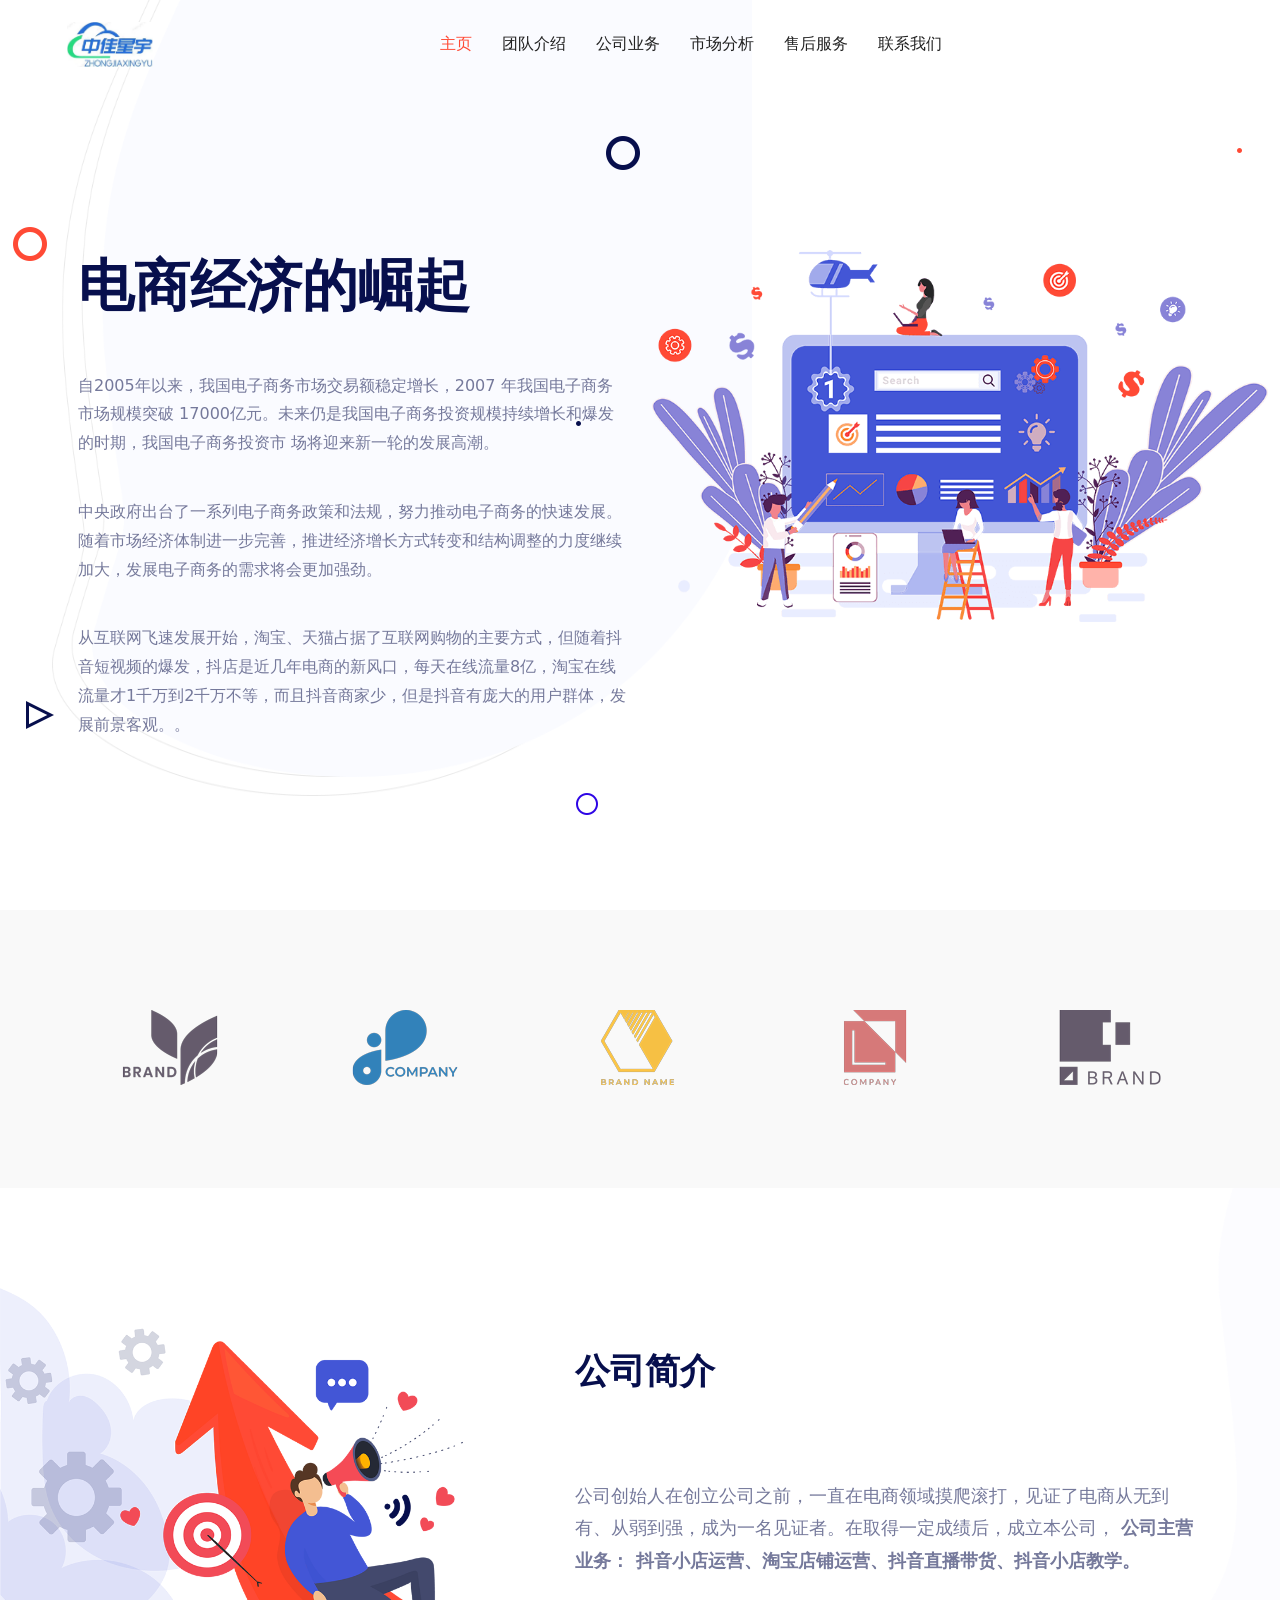
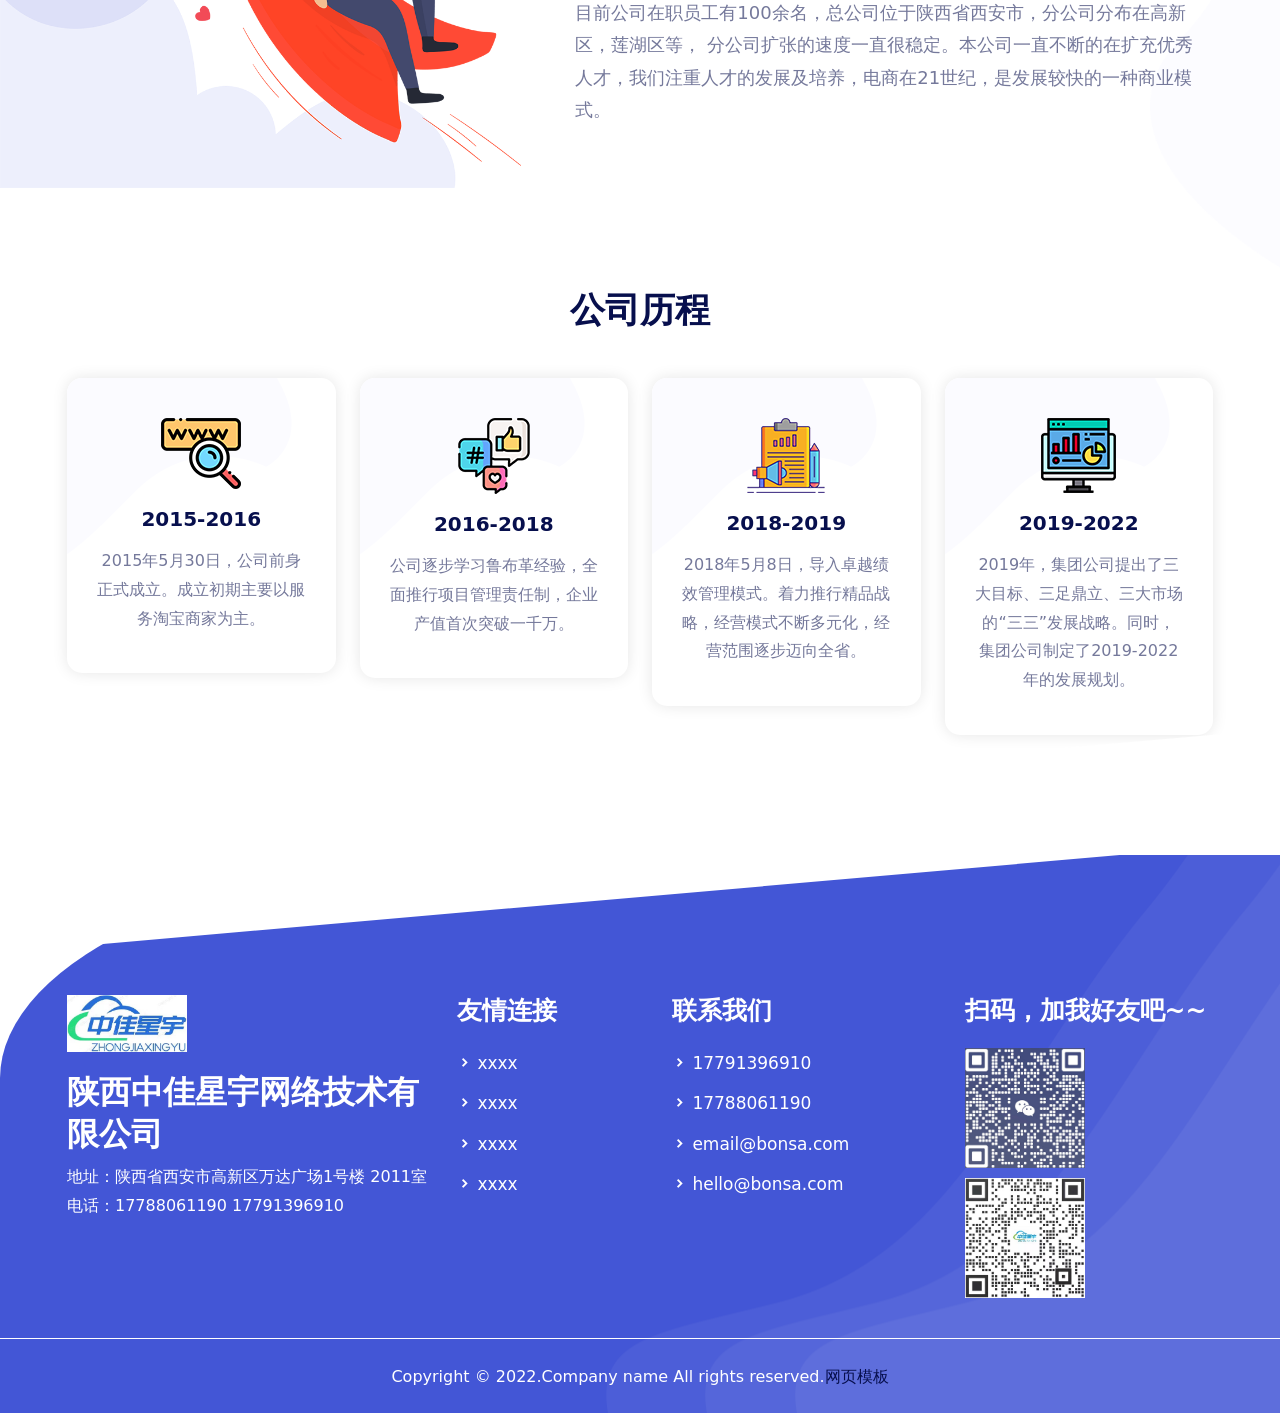
==== index.html @ acd69f8a "update" ====
<!doctype html>
<html lang="zxx">
<head>

  <meta charset="UTF-8">
  <meta name="viewport" content="width=device-width, initial-scale=1.0">

  <link rel="stylesheet" href="static/css/bootstrap.min.css">

  <link rel="stylesheet" href="static/css/owl.theme.default.min.css">
  <link rel="stylesheet" href="static/css/owl.carousel.min.css">

  <link rel="stylesheet" href="static/css/magnific-popup.min.css">

  <link rel="stylesheet" href="static/css/animate.min.css">

  <link rel="stylesheet" href="static/css/boxicons.min.css">

  <link rel="stylesheet" href="static/css/flaticon.css">

  <link rel="stylesheet" href="static/css/meanmenu.min.css">

  <link rel="stylesheet" href="static/css/style.css">

  <link rel="stylesheet" href="static/css/responsive.css">

  <title>陕西中佳星宇网络技术有限公司</title>

</head>
<body>

<div class="preloader">
  <div class="preloader-wave"></div>
</div>


<div class="navbar-area">

  <div class="mobile-nav">
    <a href="" class="logo">
      <img src="static/picture/logo.png" alt="Logo" style="height: 45px">
    </a>
  </div>

  <div class="main-nav">
    <div class="container">
      <nav class="navbar navbar-expand-md navbar-light ">
        <a class="navbar-brand" href="index.html">
          <img src="static/picture/logo.png" alt="Logo" style="height: 45px">
        </a>
        <a class="navbar-brand-sticky" href="">
          <img src="static/picture/logo.png" alt="Logo" style="height: 45px">
        </a>
        <div class="collapse navbar-collapse mean-menu" id="navbarSupportedContent">
          <ul class="navbar-nav m-auto">
            <li class="nav-item">
              <a href="index.html" class="nav-link active">
                主页
              </a>
            </li>
            <li class="nav-item">
              <a href="teams.html" class="nav-link">
                团队介绍
              </a>
            </li>
            <li class="nav-item">
              <a href="service.html" class="nav-link">
                公司业务
              </a>
            </li>
            <li class="nav-item">
              <a href="privacy-policy.html" class="nav-link">
                市场分析
              </a>
            </li>
            <li class="nav-item">
              <a href="#" class="nav-link">
                售后服务
              </a>
            </li>
            <li class="nav-item">
              <a href="contact.html" class="nav-link">
                联系我们
              </a>
            </li>
          </ul>
<!--          <div class="menu-btn">-->
<!--            <a href="#" class="seo-btn">SEO Score</a>-->
<!--          </div>-->
        </div>
      </nav>
    </div>
  </div>
</div>


<div class="main-banner">
  <div class="container-fluid">
    <div class="row">
      <div class="col-lg-6">
        <div class="banner-text">
<!--          <span>Search Engine Optimization</span>-->
          <h1>电商经济的崛起</h1>
          <br>

          <p>
            自2005年以来，我国电子商务市场交易额稳定增长，2007 年我国电子商务市场规模突破 17000亿元。未来仍是我国电子商务投资规模持续增长和爆发的时期，我国电子商务投资市 场将迎来新一轮的发展高潮。
          </p>
          <p>
            中央政府出台了一系列电子商务政策和法规，努力推动电子商务的快速发展。随着市场经济体制进一步完善，推进经济增长方式转变和结构调整的力度继续加大，发展电子商务的需求将会更加强劲。
          </p>
          <p>
            从互联网飞速发展开始，淘宝、天猫占据了互联网购物的主要方式，但随着抖音短视频的爆发，抖店是近几年电商的新风口，每天在线流量8亿，淘宝在线流量才1千万到2千万不等，而且抖音商家少，但是抖音有庞大的用户群体，发展前景客观。。
          </p>
<!--          <div class="banner-btn">-->
<!--            <a href="contact.html" class="default-btn">Contact Us</a>-->
<!--            <a href="#" class="default-btn active">Know More</a>-->
<!--          </div>-->
        </div>
      </div>
      <div class="col-lg-6">
        <div class="banner-img">
          <img src="static/picture/home1.png" alt="Banner Images">
        </div>
      </div>
      <div class="banner-shape-1">
        <img src="static/picture/home11.png" alt="Banner Shape">
      </div>
    </div>
  </div>
  <div class="home-shape">
    <div class="shape1">
      <img src="static/picture/1.png" alt="shape">
    </div>
    <div class="shape2">
      <img src="static/picture/2.png" alt="shape">
    </div>
<!--    <div class="shape3">-->
<!--      <img src="static/picture/3.png" alt="shape">-->
<!--    </div>-->
    <div class="shape4">
      <img src="static/picture/4.png" alt="shape">
    </div>
    <div class="shape5">
      <img src="static/picture/5.png" alt="shape">
    </div>
    <div class="shape6">
      <img src="static/picture/6.png" alt="shape">
    </div>
    <div class="shape7">
      <img src="static/picture/3.png" alt="shape">
    </div>
  </div>
</div>


<div class="brand-area brand-bg ptb-100">
  <div class="container">
    <div class="brand-slider owl-carousel owl-theme">
      <div class="brand-item">
        <a href="#">
          <img src="static/picture/11.png" alt="Brand Images">
        </a>
      </div>
      <div class="brand-item">
        <a href="#">
          <img src="static/picture/21.png" alt="Brand Images">
        </a>
      </div>
      <div class="brand-item">
        <a href="#">
          <img src="static/picture/31.png" alt="Brand Images">
        </a>
      </div>
      <div class="brand-item">
        <a href="#">
          <img src="static/picture/41.png" alt="Brand Images">
        </a>
      </div>
      <div class="brand-item">
        <a href="#">
          <img src="static/picture/51.png" alt="Brand Images">
        </a>
      </div>
    </div>
  </div>
</div>


<div class="about-area pt-100 pb-70">
  <div class="container-fluid">
    <div class="row align-items-center">
      <div class="col-lg-5 col-xxl-6 ps-0">
        <div class="about-img">
          <img src="static/picture/12.png" alt="About Images">
        </div>
      </div>
      <div class="col-lg-7 col-xxl-6">
        <div class="about-content about-width">
<!--          <span>公司简介</span>-->
          <h2>公司简介</h2>
          <br>
          <br>

          <div style="font-size: 18px">
            <p>
              公司创始人在创立公司之前，一直在电商领域摸爬滚打，见证了电商从无到有、从弱到强，成为一名见证者。在取得一定成绩后，成立本公司， <b>公司主营业务： 抖音小店运营、淘宝店铺运营、抖音直播带货、抖音小店教学。</b>
            </p>
            <p>
              目前公司在职员工有100余名，总公司位于陕西省西安市，分公司分布在高新区，莲湖区等， 分公司扩张的速度一直很稳定。本公司一直不断的在扩充优秀人才，我们注重人才的发展及培养，电商在21世纪，是发展较快的一种商业模式。
            </p>
<!--            <p>-->
<!--              公司创始人在创立公司之前，一直在电商领域摸爬滚打，见证了电商从无到有、从弱到强，成为一名见证者。在取得一定成绩后，成立本公司， 公司主营业务： 抖音小店运营、淘宝店铺运营、抖音直播带货、抖音小店教学。-->
<!--            </p>-->
<!--            <p>-->
<!--              目前公司在职员工有100余名，总公司位于陕西省西安市，分公司分布在高新区，莲湖区等， 分公司扩张的速度一直很稳定。本公司一直不断的在扩充优秀人才，我们注重人才的发展及培养，电商在21世纪，是发展较快的一种商业模式。-->
<!--            </p>-->
          </div>

<!--          <div class="about-btn">-->
<!--            <a href="#" class="default-btn">Know More</a>-->
<!--          </div>-->
        </div>
      </div>
    </div>
  </div>
  <div class="about-shape">
    <img src="static/picture/right-side.png" alt="Shape Images">
  </div>
</div>


<section class="service-area pb-70">
  <div class="container">
    <div class="section-title text-center">
<!--      <span>Our Service</span>-->
      <h2>公司历程</h2>

    </div>
    <div class="row pt-45">
      <div class="col-lg-3 col-sm-6">
        <div class="service-card">
          <a href="service-details.html">
            <img src="static/picture/13.png" alt="Images">
          </a>
          <a href="service-details.html">
            <h3>2015-2016</h3>
          </a>
          <p>
            2015年5月30日，公司前身正式成立。成立初期主要以服务淘宝商家为主。
          </p>
        </div>
      </div>
      <div class="col-lg-3 col-sm-6">
        <div class="service-card">
          <a href="service-details.html">
            <img src="static/picture/22.png" alt="Images">
          </a>
          <a href="service-details.html">
            <h3>2016-2018</h3>
          </a>
          <p>
            公司逐步学习鲁布革经验，全面推行项目管理责任制，企业产值首次突破一千万。
          </p>
        </div>
      </div>
      <div class="col-lg-3 col-sm-6">
        <div class="service-card">
          <a href="service-details.html">
            <img src="static/picture/32.png" alt="Images">
          </a>
          <a href="service-details.html">
            <h3>2018-2019</h3>
          </a>
          <p>
            2018年5月8日，导入卓越绩效管理模式。着力推行精品战略，经营模式不断多元化，经营范围逐步迈向全省。
          </p>
        </div>
      </div>
      <div class="col-lg-3 col-sm-6">
        <div class="service-card">
          <a href="service-details.html">
            <img src="static/picture/42.png" alt="Images">
          </a>
          <a href="service-details.html">
            <h3>2019-2022</h3>
          </a>
          <p>
            2019年，集团公司提出了三大目标、三足鼎立、三大市场的“三三”发展战略。同时，集团公司制定了2019-2022年的发展规划。
          </p>
        </div>
      </div>

    </div>
  </div>
</section>

<footer id="footer" class="footer-area bg-footer">
  <div class="footer-top">
    <div class="container">
      <div class="row">
        <div class="col-lg-4 col-md-6">
          <div class="footer-single">
            <div class="footer-single-content">
              <a href="">
                <img src="static/picture/logo.png" alt="Logo" style="width: 120px">
              </a>
              <h2 style="color: white">陕西中佳星宇网络技术有限公司</h2>
              <p>
                地址：陕西省西安市高新区万达广场1号楼 2011室
              </p>
              <p>
                电话：17788061190  17791396910
              </p>
            </div>

          </div>
        </div>
        <div class="col-lg-2 col-md-6">
          <div class="footer-list">
            <h3>友情连接</h3>
            <ul>
              <li>
                <i class='bx bxs-chevron-right'></i>
                <a href="">xxxx</a>
              </li>
              <li>
                <i class='bx bxs-chevron-right'></i>
                <a href="services.html">xxxx</a>
              </li>
              <li>
                <i class='bx bxs-chevron-right'></i>
                <a href="about.html">xxxx</a>
              </li>
              <li>
                <i class='bx bxs-chevron-right'></i>
                <a href="testimonial.html">xxxx</a>
              </li>

            </ul>
          </div>
        </div>
        <div class="col-lg-3 col-md-6">
          <div class="footer-list ml-20">
            <h3>联系我们</h3>
            <ul>
              <li>
                <i class='bx bxs-chevron-right'></i>
                <a href="tel:17791396910">17791396910</a>
              </li>
              <li>
                <i class='bx bxs-chevron-right'></i>
                <a href="tel:17788061190">17788061190</a>
              </li>
              <li>
                <i class='bx bxs-chevron-right'></i>
                <a href="email-protection.html#26434b474f4a6644494855470845494b"><span class="__cf_email__" data-cfemail="9df8f0fcf4f1ddfff2f3eefcb3fef2f0">[email&#160;protected]</span></a>
              </li>
              <li>
                <i class='bx bxs-chevron-right'></i>
                <a href="email-protection.html#721a171e1e1d32101d1c01135c111d1f"><span class="__cf_email__" data-cfemail="90f8f5fcfcffd0f2fffee3f1bef3fffd">[email&#160;protected]</span></a>
              </li>
            </ul>
          </div>
        </div>

        <div class="col-lg-3 col-md-6">
          <div class="footer-list ml-20">
            <h3>扫码，加我好友吧~~</h3>

            <div style="display: inline-block; margin-right: 10px; margin-bottom: 10px ">
              <img src="static/picture/qr_code1.png" alt="" width="120px">
            </div>

            <div style="display: inline-block;">
              <img src="static/picture/qr_code2.png" alt="" width="120px">
            </div>
          </div>
        </div>
      </div>
    </div>
  </div>
  <div class="footer-bottom">
    <div class="container">
      <div class="row align-items-center">
        <div class="col-lg-12">
          <div class="bottom-text text-center">
            <p>Copyright &copy; 2022.Company name All rights reserved.<a target="_blank" href="https://sc.chinaz.com/moban/">&#x7F51;&#x9875;&#x6A21;&#x677F;</a></p>
          </div>
        </div>
      </div>
    </div>
  </div>
</footer>


<script data-cfasync="false" src="static/js/email-decode.min.js"></script>
<script src="static/js/jquery-3.5.0.min.js"></script>

<script src="static/js/bootstrap.bundle.min.js"></script>

<script src="static/js/meanmenu.min.js"></script>

<script src="static/js/owl.carousel.min.js"></script>

<script src="static/js/jquery.magnific-popup.min.js"></script>

<script src="static/js/wow.min.js"></script>

<script src="static/js/jquery.ajaxchimp.min.js"></script>

<script src="static/js/form-validator.min.js"></script>

<script src="static/js/contact-form-script.js"></script>

<script src="static/js/custom.js"></script>
</body>
</html>
---- static/css/flaticon.css ----
@font-face{font-family:flaticon;src:url(../font/Flaticon.eot);src:url(../font/Flaticon.eot) format("embedded-opentype"),url(../font/Flaticon.woff2) format("woff2"),url(../font/Flaticon.woff) format("woff"),url(../font/Flaticon.ttf) format("truetype"),url(https://templates.hibootstrap.com/bonsa/default/assets/fonts/Flaticon.svg) format("svg");font-weight:400;font-style:normal}@media screen and (-webkit-min-device-pixel-ratio:0){@font-face{font-family:flaticon;src:url(https://templates.hibootstrap.com/bonsa/default/assets/fonts/Flaticon.svg) format("svg")}}[class^=flaticon-]:before,[class*=" flaticon-"]:before,[class^=flaticon-]:after,[class*=" flaticon-"]:after{font-family:Flaticon;font-style:normal}.flaticon-team:before{content:"\f100"}.flaticon-launch:before{content:"\f101"}.flaticon-customer:before{content:"\f102"}.flaticon-team-building:before{content:"\f103"}.flaticon-pin:before{content:"\f104"}.flaticon-paper-plane:before{content:"\f105"}.flaticon-call:before{content:"\f106"}.flaticon-loupe:before{content:"\f107"}.flaticon-menu:before{content:"\f108"}.flaticon-double-angle-pointing-to-right:before{content:"\f109"}.flaticon-plus:before{content:"\f10a"}.flaticon-success:before{content:"\f10b"}
---- static/css/style.css ----
/*
@File: Bonsa  HTML Template

* This file contains the styling for the actual template, this
is the file you need to edit to change the look of the
template.

This files table contents are outlined below>>>>>

*******************************************
*******************************************
** - Default Btn Style 
** - Section Title Style
** - Home Page One Style
** - Navbar Area Style
** - Main Banner Style
** - Unique Area Style
** - Service Area Style
** - Faq Area Style
** - Portfolio Area Style
** - Submission Area Style
** - Price Section Style
** - Member Area Style
** - Testimonial Area Style
** - Blog Card Style
** - Footer Section Style
** - Home Page Two Style
** - Home Page Three Style
** - Inner Banner Style
** - Pagination Area Style
** - Service Details Page Style
** - Blog Details Page Style
** - Contact Page Style
** - Single Content CSS Style
** - 404 Error page Style
** - Back To Top Button Style
** - Preloader Style
** - Animation CSS Style

*******************************************
/*

/*================================================
Default CSS
=================================================*/
@import url("css2.css");
body {
  font-size: 16px;
  line-height: 1.8;
  /*font-family: "Poppins", sans-serif;*/
  color: #75799b;
}

p {
  color: #75799b;
}

a {
  display: inline-block;
  -webkit-transition: all 0.5s;
  transition: all 0.5s;
  text-decoration: none;
}

a:hover, a:focus {
  text-decoration: none;
}

button {
  margin: 0;
  padding: 0;
  outline: 0;
}

button:focus {
  outline: 0;
  border: 0;
}

h1, h2, h3, h4, h5, h6 {
  color: #070f4d;
  font-weight: 600;
  line-height: 1.3;
}

.d-table {
  width: 100%;
  height: 100%;
}

.d-table-cell {
  display: table-cell;
  vertical-align: middle;
}

img {
  max-width: 100%;
}

.ptb-100 {
  padding-top: 100px;
  padding-bottom: 100px;
}

.pt-100 {
  padding-top: 100px;
}

.pb-100 {
  padding-bottom: 100px;
}

.ptb-70 {
  padding-top: 70px;
  padding-bottom: 70px;
}

.pt-70 {
  padding-top: 70px;
}

.pb-90 {
  padding-bottom: 90px;
}

.pb-70 {
  padding-bottom: 70px;
}

.pt-45 {
  padding-top: 45px;
}

.pt-20 {
  padding-top: 20px;
}

.ml-50 {
  margin-left: 50px;
}

.ml-20 {
  margin-left: 20px;
}

.box-shadow {
  -webkit-box-shadow: 0 0 15px rgba(0, 0, 0, 0.3);
          box-shadow: 0 0 15px rgba(0, 0, 0, 0.3);
}

.price-bg {
  background-color: #fafbff;
}

.radius-and-padding {
  padding-bottom: 70px !important;
  border-radius: 15px 15px 250px 250px !important;
}

.color-title {
  color: #070f4d !important;
}

.color-list {
  color: #75799b !important;
}

/*================================
Default Btn Style 
===================================*/
.default-btn {
  background-color: #4356d6;
  padding: 12px 42px;
  color: #fff;
  border-radius: 50px;
  text-align: center;
  position: relative;
  overflow: hidden;
  z-index: 1;
}

.default-btn::before {
  content: "";
  position: absolute;
  top: 100%;
  left: 0%;
  width: 100%;
  height: 50%;
  background-color: #4356d6;
  z-index: -1;
  -webkit-transition: all 0.5s;
  transition: all 0.5s;
}

.default-btn::after {
  content: "";
  position: absolute;
  bottom: 100%;
  right: 0%;
  width: 100%;
  height: 50%;
  background-color: #4356d6;
  z-index: -1;
  -webkit-transition: all 0.5s;
  transition: all 0.5s;
}

.default-btn:hover {
  color: #fff;
}

.default-btn:hover::before {
  top: 0;
  background-color: #070f4d;
  color: #fff;
}

.default-btn:hover::after {
  bottom: 0;
  background-color: #070f4d;
  color: #fff;
}

.default-btn.active {
  margin-left: 20px;
  color: #232350;
  background-color: transparent;
  border: 1px solid #070f4d;
  overflow: hidden;
}

.default-btn.active:hover {
  color: #fff;
}

/*================================
Default Btn Style End
===================================*/
/*================================
Section Title Style 
===================================*/
.section-title span {
  color: #ff4a35;
  font-weight: 500;
  line-height: 0;
}

.section-title h2 {
  font-size: 35px;
  max-width: 510px;
  margin: auto;
}

.section-title p {
  padding-top: 25px;
  max-width: 620px;
  margin: 0 auto;
}

/*================================
Section Title Style End
===================================*/
/*===============================
Default CSS End
==================================*/
/*================================
Home Page One Style 
==================================*/
/*=================================
Navbar Area
====================================*/
.navbar-area {
  background-color: transparent;
  -webkit-transition: 0.3s;
  transition: 0.3s;
  position: relative;
  padding-top: 0;
  padding-bottom: 0;
  padding-right: 0;
  padding-left: 0;
}

.navbar-light {
  padding-left: 0;
  padding-right: 0;
}

.navbar-light .navbar-brand img {
  float: left;
}

.navbar-light .navbar-brand-sticky {
  display: none;
}

.sticky-nav {
  position: fixed;
  top: 0;
  left: 0;
  right: 0;
  -webkit-box-shadow: 0 0 15px rgba(0, 0, 0, 0.3);
          box-shadow: 0 0 15px rgba(0, 0, 0, 0.3);
  margin: auto;
  z-index: 999;
  background-color: #4356d6 !important;
  -webkit-animation: 900ms ease-in-out 5s normal none 1 running fadeInDown;
          animation: 900ms ease-in-out 5s normal none 1 running fadeInDown;
  -webkit-transition: 0.9s;
  transition: 0.9s;
  width: 100% !important;
}

.sticky-nav .main-nav {
  background-color: #8883d7;
}

.sticky-nav .main-nav nav .navbar-nav .nav-item a {
  color: #fff;
}

.sticky-nav .menu-btn .seo-btn {
  background-color: #4356d6;
}

.sticky-nav .navbar-light .navbar-brand {
  display: none;
}

.sticky-nav .navbar-light .navbar-brand-sticky {
  display: inline-block;
}

/* Main nav */
.main-nav {
  position: absolute;
  background: transparent;
  top: 0;
  left: 0;
  padding: 7px 0;
  width: 100%;
  z-index: 999;
  height: auto;
}

.main-nav nav .navbar-nav .nav-item:hover a, .main-nav nav .navbar-nav .nav-item .active {
  color: #ff4a35;
}

.main-nav nav .navbar-nav .nav-item a {
  text-transform: capitalize;
  color: #222222;
  font-weight: 400;
}

.main-nav nav .navbar-nav .nav-item a i {
  line-height: 0;
  position: relative;
  top: 3px;
}

.main-nav nav .navbar-nav .nav-item a:hover, .main-nav nav .navbar-nav .nav-item a :focus {
  color: #ff4a35;
}

.main-nav nav .navbar-nav .nav-item a.active {
  color: #ff4a35 !important;
}

.main-nav nav .navbar-nav .nav-item a.active i {
  -webkit-transform: rotate(90deg);
  transform: rotate(90deg);
}

.main-nav nav .navbar-nav .nav-item a:hover i {
  -webkit-transform: rotate(90deg);
  transform: rotate(90deg);
  -webkit-transition: 0.7s;
  transition: 0.7s;
}

.main-nav nav .navbar-nav .nav-item a:focus i {
  -webkit-transform: rotate(90deg);
  transform: rotate(90deg);
}

.main-nav nav .navbar-nav .nav-item a .active::before {
  -webkit-transform: scale(1);
          transform: scale(1);
}

.main-nav nav .navbar-nav .nav-item .dropdown-menu {
  border: none;
  padding: 0;
  border-radius: 0;
  background-color: #fff !important;
}

.main-nav nav .navbar-nav .nav-item .dropdown-menu li {
  border-bottom: 1px dotted rgba(187, 9, 83, 0.4);
}

.main-nav nav .navbar-nav .nav-item .dropdown-menu li:last-child {
  border-bottom: none;
}

.main-nav nav .navbar-nav .nav-item .dropdown-menu li a {
  color: #222222 !important;
  position: relative;
  -webkit-transition: 0.7s;
  transition: 0.7s;
  font-weight: 400;
}

.main-nav nav .navbar-nav .nav-item .dropdown-menu li a:hover {
  background-color: #f3f3f3;
}

.main-nav nav .navbar-nav .nav-item .dropdown-menu li a.active {
  background-color: #f3f3f3;
  border-radius: .25rem;
  color: #ff4a35 !important;
}

.main-nav nav .navbar-nav .nav-item .dropdown-menu li a::before {
  content: "";
  position: absolute;
  bottom: -1px;
  left: 0;
  width: 0;
  height: 1px;
  background-color: #ff4a35;
  -webkit-transition: all 0.5s;
  transition: all 0.5s;
}

.main-nav nav .navbar-nav .nav-item .dropdown-menu li a:hover::before {
  width: 100%;
}

.main-nav nav .navbar-nav .nav-item .dropdown-menu li a:hover, .main-nav nav .navbar-nav .nav-item .dropdown-menu li a :focus, .main-nav nav .navbar-nav .nav-item .dropdown-menu li a .active {
  color: #ff4a35 !important;
  letter-spacing: 0.5px;
  background-color: #f3f3f3;
  border-radius: .25rem;
}

.main-nav nav .navbar-nav .nav-item .dropdown-menu li.active {
  color: #ff4a35 !important;
}

.menu-btn {
  display: inline-block;
  position: relative;
  top: 5px;
}

.menu-btn .seo-btn {
  background-color: #070f4d;
  padding: 10px 40px;
  color: #fff;
  border-radius: 50px;
  text-align: center;
  position: relative;
  overflow: hidden;
  z-index: 1;
}

.menu-btn .seo-btn::before {
  content: "";
  position: absolute;
  top: 100%;
  left: 0%;
  width: 100%;
  height: 50%;
  background-color: #070f4d;
  z-index: -1;
  -webkit-transition: all 0.5s;
  transition: all 0.5s;
}

.menu-btn .seo-btn::after {
  content: "";
  position: absolute;
  bottom: 100%;
  right: 0%;
  width: 100%;
  height: 50%;
  background-color: #070f4d;
  z-index: -1;
  -webkit-transition: all 0.5s;
  transition: all 0.5s;
}

.menu-btn .seo-btn:hover {
  color: #fff;
}

.menu-btn .seo-btn:hover::before {
  top: 0;
  background-color: #4356d6;
  color: #fff;
}

.menu-btn .seo-btn:hover::after {
  bottom: 0;
  background-color: #4356d6;
  color: #fff;
}

/* Mobile Nav */
.mobile-nav .mean-container .mean-nav ul li a .active {
  color: #ff4a35;
}

.mean-container a.meanmenu-reveal {
  color: #222222;
}

.mean-container a.meanmenu-reveal span {
  background-color: #75799b;
}

/*=================================
Navbar Area
====================================*/
/*================================
Main Banner Style
===================================*/
.main-banner {
  position: relative;
  z-index: 1;
  padding-top: 250px;
  padding-bottom: 130px;
  overflow: hidden;
}

.banner-text {
  position: relative;
  max-width: 550px;
  margin-left: auto;
}

.banner-text span {
  color: #ff4a35;
  font-weight: 500;
  margin-bottom: 10px;
}

.banner-text h1 {
  font-size: 56px;
  font-weight: 700;
  margin-bottom: 20px;
}

.banner-text p {
  margin-bottom: 40px;
}

.banner-text .banner-btn {
  display: inline-block;
  position: relative;
  z-index: 1;
}

.banner-img {
  position: relative;
}

.banner-img img {
  max-width: 100%;
  -webkit-animation: moveBounce 9s linear infinite;
          animation: moveBounce 9s linear infinite;
}

.banner-shape-1 {
  position: absolute;
  top: -54px;
  right: -40px;
  z-index: -1;
}

.banner-shape-1 img {
  max-width: 700px;
  height: 850px;
  -webkit-animation: pulse 7s infinite;
          animation: pulse 7s infinite;
}

.home-shape .shape1 {
  position: absolute;
  top: 77%;
  left: 2%;
  -webkit-animation: rotaed360 6s infinite linear;
          animation: rotaed360 6s infinite linear;
}

.home-shape .shape2 {
  position: absolute;
  top: 25%;
  left: 1%;
  -webkit-animation: animationFramesOne 15s linear infinite;
          animation: animationFramesOne 15s linear infinite;
}

.home-shape .shape3 {
  position: absolute;
  top: 17%;
  left: 10%;
}

.home-shape .shape4 {
  position: absolute;
  top: 45%;
  left: 45%;
  -webkit-animation: animationFramesOne 10s linear infinite;
          animation: animationFramesOne 10s linear infinite;
}

.home-shape .shape5 {
  position: absolute;
  bottom: 10%;
  left: 45%;
  -webkit-animation: animationFramesOne 15s linear infinite;
          animation: animationFramesOne 15s linear infinite;
}

.home-shape .shape6 {
  position: absolute;
  top: 15%;
  right: 50%;
  -webkit-animation: animationFramesOne 15s linear infinite;
          animation: animationFramesOne 15s linear infinite;
}

.home-shape .shape7 {
  position: absolute;
  top: 15%;
  right: 3%;
  -webkit-animation: animationFramesOne 15s linear infinite;
          animation: animationFramesOne 15s linear infinite;
}

.home-shape .home-shape3 {
  position: absolute;
  top: 28%;
  left: 15%;
  -webkit-animation: animationFramesOne 10s linear infinite;
          animation: animationFramesOne 10s linear infinite;
}

.home-shape .home-shape4 {
  position: absolute;
  top: 47%;
  left: 52%;
  -webkit-animation: animationFramesOne 15s linear infinite;
          animation: animationFramesOne 15s linear infinite;
}

.home-shape .home-shape5 {
  position: absolute;
  bottom: 16%;
  right: 32%;
  -webkit-animation: animationFramesOne 10s linear infinite;
          animation: animationFramesOne 10s linear infinite;
}

.home-shape .home-shape6 {
  position: absolute;
  top: 30%;
  right: 38%;
  -webkit-animation: animationFramesOne 15s linear infinite;
          animation: animationFramesOne 15s linear infinite;
}

.home-shape .home-shape8 {
  position: absolute;
  top: 40%;
  right: 10%;
  -webkit-animation: animationFramesOne 10s linear infinite;
          animation: animationFramesOne 10s linear infinite;
}

.head-width {
  max-width: 480px;
}

.banner-img-3 {
  margin-top: 220px;
  position: relative;
}

.banner-img-3 img {
  border-radius: 50%;
  border: 1px solid #dcdcdc;
  padding: 0 35px 0 35px;
}

.banner-img-shape {
  position: absolute;
  top: 50px;
  right: 10px;
}

.banner-img-shape img {
  border: none;
  max-width: 245px;
}

.banner-another {
  background-image: url(../image/bg-shape-home3.png);
  background-position: center center;
  background-size: cover;
  position: relative;
  overflow: hidden;
}

.banner-ptb {
  padding-top: 160px;
  padding-bottom: 270px;
}

.banner-social-icon .banner-icon-tag {
  width: 80px;
  height: 80px;
  text-align: center;
  background-color: #fff;
  line-height: 80px;
  border-radius: 50px;
}

.banner-social-icon .banner-icon-tag img {
  width: 40px;
  border: none;
  padding: 0;
}

.banner-social-icon .banner-icon1 {
  position: absolute;
  top: 25%;
  right: 20%;
}

.banner-social-icon .banner-icon2 {
  position: absolute;
  top: 40%;
  right: 8%;
}

.banner-social-icon .banner-icon3 {
  position: absolute;
  top: 42%;
  right: 25%;
}

.banner-social-icon .banner-icon4 {
  position: absolute;
  top: 57%;
  right: 15%;
}

/*================================
Main Banner Style End
===================================*/
/*=================================
Brand Area 
====================================*/
.brand-area {
  position: relative;
}

.brand-bg {
  background-color: #f9f9f9;
}

.brand-title {
  margin-bottom: 50px;
}

.brand-title span {
  color: #ff4a35;
  font-weight: 500;
  line-height: 0;
}

.brand-title h2 {
  font-size: 35px;
}

.brand-item {
  text-align: center;
  line-height: 1;
}

.brand-item a img {
  max-width: unset;
  opacity: 0.8;
}

.brand-item a img:hover {
  opacity: 1;
}

/*=================================
Brand Area End
====================================*/
/*=================================
About Area 
====================================*/
.about-area {
  position: relative;
}

.about-img {
  margin-bottom: 30px;
}

.about-content {
  margin-left: 30px;
  margin-bottom: 30px;
}

.about-content.about-width {
  max-width: 620px;
  margin-right: auto;
}

.about-content span {
  color: #ff4a35;
  font-weight: 500;
  line-height: 0;
}

.about-content h2 {
  font-size: 35px;
}

.about-content p {
  margin-top: 20px;
}

.about-content .about-btn {
  margin-top: 31px;
}

.about-shape {
  position: absolute;
  top: -100px;
  right: 0;
  z-index: -1;
}

.about-shape img {
  max-width: 130px;
  height: 780px;
}

.about-shape-2 {
  position: absolute;
  top: 400px;
  right: 0;
  z-index: -1;
}

/*=================================
About Area End
====================================*/
/*=================================
Service Area
====================================*/
.service-area {
  z-index: 1;
  position: relative;
}

.service-area .owl-nav .owl-prev {
  position: absolute;
  -webkit-transition: 0.5s all ease;
  transition: 0.5s all ease;
  position: absolute;
  top: 45%;
  left: 0;
  opacity: 0;
  width: 40px;
  height: 40px;
  font-size: 24px;
  line-height: 0;
  background-color: #cfd5f5;
  -webkit-box-shadow: 0 0 15px rgba(0, 0, 0, 0.1);
          box-shadow: 0 0 15px rgba(0, 0, 0, 0.1);
  color: #fff;
  border-radius: 50px;
  -webkit-transition: all 0.5s;
  transition: all 0.5s;
}

.service-area .owl-nav .owl-prev:hover {
  background-color: #4356d6;
  opacity: 1;
}

.service-area .owl-nav .owl-next {
  position: absolute;
  -webkit-transition: 0.5s all ease;
  transition: 0.5s all ease;
  position: absolute;
  top: 45%;
  right: 0;
  opacity: 0;
  right: 0;
  width: 40px;
  height: 40px;
  font-size: 24px;
  line-height: 0;
  background-color: #cfd5f5;
  -webkit-box-shadow: 0 0 15px rgba(0, 0, 0, 0.1);
          box-shadow: 0 0 15px rgba(0, 0, 0, 0.1);
  color: #fff;
  border-radius: 50px;
  -webkit-transition: all 0.5s;
  transition: all 0.5s;
}

.service-area .owl-nav .owl-next:hover {
  background-color: #4356d6;
  opacity: 1;
}

.service-area .service-slider:hover .owl-prev {
  opacity: 1;
  left: 0;
}

.service-area .service-slider:hover .owl-next {
  opacity: 1;
  right: 0;
}

.service-area .service-slider .center .service-card::before {
  background-image: url(../image/card-shape-2.png);
  z-index: 1;
}

.service-area .service-slider .center .service-card::after {
  width: 100%;
  opacity: 1;
}

.service-area .service-slider .center .service-card h3, .service-area .service-slider .center .service-card p {
  color: #fff;
  z-index: 5555;
}

.service-card {
  position: relative;
  text-align: center;
  padding: 40px 30px;
  -webkit-box-shadow: 0 0 15px rgba(0, 0, 0, 0.1);
          box-shadow: 0 0 15px rgba(0, 0, 0, 0.1);
  display: block;
  z-index: 1;
  border-radius: 15px;
  margin-bottom: 30px;
}

.service-card:hover::before {
  background-image: url(../image/card-shape-2.png);
  z-index: 1;
}

.service-card:hover::after {
  width: 100%;
  opacity: 1;
}

.service-card:hover h3, .service-card:hover p {
  color: #fff;
  z-index: 5555;
}

.service-card::before {
  content: '';
  position: absolute;
  top: 0;
  left: 0;
  width: 100%;
  height: 100%;
  background-image: url(../image/card-shape.png);
  background-repeat: no-repeat;
  z-index: -1;
  -webkit-transition: 0.3s;
  transition: 0.3s;
}

.service-card::after {
  content: '';
  position: absolute;
  top: 0;
  left: 0;
  right: 0;
  opacity: 0;
  width: 0;
  height: 100%;
  background-color: #4356d6;
  z-index: -1;
  -webkit-transition: 0.5s;
  transition: 0.5s;
  border-radius: 15px;
}

.service-card a img {
  margin-bottom: 17px;
  max-width: 100% !important;
  margin-left: auto;
  margin-right: auto;
  position: relative;
  z-index: 1;
}

.service-card a {
  display: block;
}

.service-card a h3 {
  font-size: 20px;
  margin-bottom: 15px;
  position: relative;
}

.service-card p {
  margin: 0 auto;
}

.service-shape1 {
  position: absolute;
  top: 0;
  right: 0;
  z-index: -1;
}

.service-shape1 img {
  max-width: 100px;
  height: 970px;
}

/*=================================
Service Area End
====================================*/
/*=================================
Faq Area 
====================================*/
.faq-area {
  background-color: #fcfcff;
  position: relative;
  z-index: 1;
}

.faq-area::before {
  content: '';
  position: absolute;
  z-index: -1;
  top: 0;
  left: 0;
  height: 100%;
  width: 100%;
  background-image: url(../image/shape-3.png);
  background-position: center center;
  background-size: cover;
}

.faq-area-bg {
  background-color: #fcfcff;
}

.faq-bg {
  background-color: #4356d6;
  position: relative;
  z-index: 1;
  height: auto;
}

.faq-bg::before {
  content: '';
  position: absolute;
  z-index: -1;
  top: 0;
  left: 0;
  right: 0;
  background-image: url(../image/shape-5.png);
  width: 60%;
  height: 100%;
  background-repeat: no-repeat;
  background-position: center center;
  background-size: cover;
}

.faq-bg::after {
  content: '';
  position: absolute;
  top: 0;
  right: 0;
  left: 0;
  background-image: url(../image/shape-6.png);
  width: 100%;
  height: 100%;
  background-repeat: no-repeat;
  background-position: center center;
  background-size: cover;
}

.faq-bg-into {
  background-color: #fff;
  max-width: 1240px;
  top: 100px;
  left: 0;
  right: 0;
  margin-left: auto;
  margin-right: auto;
  -webkit-box-shadow: 0 0 15px rgba(0, 0, 0, 0.1);
          box-shadow: 0 0 15px rgba(0, 0, 0, 0.1);
  border-radius: 30px;
  position: relative;
  z-index: 1;
}

.faq-bg-into::before {
  content: '';
  position: absolute;
  z-index: -1;
  bottom: 0;
  right: 0;
  background-image: url(../image/shape-4.png);
  width: 100%;
  height: 100%;
  background-repeat: no-repeat;
  background-position: bottom right;
}

.faq-img {
  margin-bottom: 30px;
}

.faq-img img {
  max-width: 100%;
  height: 500px;
  -webkit-animation: moveBounce 10s linear infinite;
          animation: moveBounce 10s linear infinite;
}

.faq-content {
  max-width: 570px;
  margin-right: auto;
  margin-left: 30px;
}

.faq-content span {
  color: #ff4a35;
  font-weight: 500;
  line-height: 0;
}

.faq-content h2 {
  font-size: 35px;
  margin-bottom: 25px;
}

.faq-content p {
  padding-bottom: 45px;
  max-width: 620px;
  margin: 0 auto;
}

.faq-accordion {
  max-width: 470px;
  margin-right: auto;
  margin-bottom: 30px;
  margin-left: 30px;
}

.faq-accordion .accordion {
  list-style-type: none;
  padding-left: 0;
  margin-bottom: 0;
}

.faq-accordion .accordion .accordion-item {
  border-radius: 50px;
  display: block;
  background-color: #ffffff;
  margin-bottom: 15px;
  -webkit-box-shadow: 0 0 20px 3px rgba(0, 0, 0, 0.05);
          box-shadow: 0 0 20px 3px rgba(0, 0, 0, 0.05);
}

.faq-accordion .accordion .accordion-item:last-child {
  margin-bottom: 0;
}

.faq-accordion .accordion .accordion-title {
  padding: 20px 60px 17px 25px;
  color: #232350;
  text-decoration: none;
  position: relative;
  display: block;
  font-size: 18px;
  font-weight: 600;
}

.faq-accordion .accordion .accordion-title.active {
  border-radius: 50px;
}

.faq-accordion .accordion .accordion-title i {
  position: absolute;
  right: 20px;
  top: 15px;
  font-size: 25px;
  -webkit-transition: 0.5s;
  transition: 0.5s;
  font-size: 24px;
  width: 40px;
  height: 40px;
  border-radius: 50px;
  color: #fff;
  text-align: center;
  line-height: 40px;
  background-color: #4356d6;
}

.faq-accordion .accordion .accordion-title.active i {
  -webkit-transform: rotate(180deg);
          transform: rotate(180deg);
  top: 15px;
}

.faq-accordion .accordion .accordion-content {
  display: none;
  position: relative;
  margin-top: -5px;
  padding-bottom: 10px;
  padding-right: 30px;
  padding-left: 30px;
}

.faq-accordion .accordion .accordion-content p {
  line-height: 1.8;
}

.faq-accordion .accordion .accordion-content.show {
  display: block;
}

.faq-accordion-width {
  max-width: 100% !important;
  margin-bottom: 30px !important;
  margin-right: auto !important;
  margin-left: auto !important;
}

.faq-img-2 {
  margin-bottom: 30px;
}

.faq-content-text p {
  margin-bottom: 50px;
}

.faq-content-text p a {
  color: #ff4a35;
  text-decoration: underline;
}

.faq-content-text p a:hover {
  color: #070f4d;
}

.faq-content-text .color-black {
  color: #070f4d !important;
}

.faq-content-text .font-size {
  font-size: 18px;
}

/*=================================
Faq Area End
====================================*/
/*=================================
Portfolio Area 
====================================*/
.portfolio-area {
  position: relative;
}

.portfolio-area .owl-nav .owl-prev {
  position: absolute;
  margin-top: 0;
  top: 50%;
  -webkit-transform: translateY(-16px);
          transform: translateY(-16px);
  left: 0;
  width: 40px;
  height: 40px;
  font-size: 20px;
  line-height: 0;
  background-color: #4356d6 !important;
  -webkit-box-shadow: 0 0 15px rgba(0, 0, 0, 0.1);
          box-shadow: 0 0 15px rgba(0, 0, 0, 0.1);
  color: #fff !important;
  border-radius: 50px;
  -webkit-transition: all 0.5s;
  transition: all 0.5s;
}

.portfolio-area .owl-nav .owl-prev:hover {
  background-color: #fff !important;
  color: #4356d6 !important;
}

.portfolio-area .owl-nav .owl-next {
  position: absolute;
  margin-top: 0;
  top: 50%;
  -webkit-transform: translateY(-16px);
          transform: translateY(-16px);
  right: 0;
  width: 40px;
  height: 40px;
  font-size: 20px;
  line-height: 0;
  background-color: #4356d6 !important;
  -webkit-box-shadow: 0 0 15px rgba(0, 0, 0, 0.1);
          box-shadow: 0 0 15px rgba(0, 0, 0, 0.1);
  color: #fff !important;
  border-radius: 50px;
  -webkit-transition: all 0.5s;
  transition: all 0.5s;
}

.portfolio-area .owl-nav .owl-next:hover {
  background-color: #fff;
  color: #4356d6;
}

.portfolio-item {
  margin-bottom: 30px;
}

.portfolio-item .portfolio-img {
  position: relative;
}

.portfolio-item .portfolio-img a {
  display: block;
}

.portfolio-item .portfolio-img a img {
  border-radius: 10px;
}

.portfolio-item .portfolio-tag {
  position: absolute;
  bottom: 105px;
  left: 25px;
}

.portfolio-item .portfolio-tag a span {
  color: #fff;
  background-color: #ff4a35;
  padding: 7px 20px;
  border-radius: 50px;
  font-size: 13px;
}

.portfolio-item .portfolio-content {
  position: absolute;
  bottom: 25px;
  left: 25px;
  background-color: #fff;
  padding: 15px 20px;
  border-radius: 15px;
  width: 85%;
  -webkit-transition: 0.7s;
  transition: 0.7s;
}

.portfolio-item .portfolio-content:hover {
  background-color: #4356d6;
}

.portfolio-item .portfolio-content:hover h3 {
  color: #fff;
}

.portfolio-item .portfolio-content:hover i {
  background-color: #fff;
  color: #4356d6;
}

.portfolio-item .portfolio-content a h3 {
  font-size: 20px;
  color: #070f4d;
  display: inline-block;
  margin-top: 6px;
}

.portfolio-item .portfolio-content i {
  width: 35px;
  height: 35px;
  background-color: #4356d6;
  color: #fff;
  border-radius: 50px;
  line-height: 35px;
  text-align: center;
  font-size: 24px;
  top: 16px;
  position: absolute;
  right: 15px;
}

.portfolio-mt {
  margin-top: 100px;
}

/*=================================
Portfolio Area End
====================================*/
/*=================================
Submission Area 
====================================*/
.submission-area {
  background-color: #ff4a35;
  position: relative;
  z-index: 1;
}

.submission-area::before {
  content: '';
  position: absolute;
  z-index: -1;
  background-image: url(../image/shape-1.png);
  background-position: center center;
  bottom: 0;
  width: 100%;
  height: 60%;
}

.submission-title h2 {
  font-size: 35px;
  color: #fff;
  text-align: center;
  margin-bottom: 35px;
}

.submission-form {
  max-width: 780px;
  margin: 0 auto;
  height: 70px;
  background-color: #fff;
  border-radius: 50px;
}

.submission-form .form-group {
  margin-bottom: 0;
}

.submission-form .form-group.border-line {
  position: relative;
}

.submission-form .form-group.border-line::before {
  content: '';
  position: absolute;
  background-color: #d3d9ff;
  width: 1px;
  height: 40px;
  top: 15px;
  left: 0;
}

.submission-form .form-group .form-control {
  height: 70px;
  font-size: 18px;
  line-height: 70px;
  background-color: transparent;
  border: 0;
  padding: 3px 35px;
}

.submission-form .form-group .form-control:focus, .submission-form .form-group .form-control :hover {
  outline: 0;
  -webkit-box-shadow: none;
          box-shadow: none;
}

.submission-form .default-btn {
  border: 0;
  margin-top: 8px;
  float: right;
  margin-right: 10px;
  padding: 12px 50px;
  font-size: 18px;
}

.submission-form .form-group .form-control::-webkit-input-placeholder {
  color: #b6b6b6;
}

.submission-form .form-group .form-control::-ms-input-placeholder {
  color: #b6b6b6;
}

.submission-form .form-group .form-control::-ms-input-placeholder {
  color: #b6b6b6;
}

.submission-form .form-group .form-control:-ms-input-placeholder {
  color: #b6b6b6;
}

.submission-form .form-group .form-control::placeholder {
  color: #b6b6b6;
}

/*=================================
Submission Area End
====================================*/
/*=================================
Price Section 
====================================*/
.bg-price {
  background-color: #fcfcff;
}

.tabs-item-list ul {
  list-style: none;
  padding: 0;
  margin: 0;
  margin: auto;
}

.tabs-item-list ul li {
  display: inline-block;
}

.tabs-item-list ul li.active a {
  background-color: #4356d6;
  color: #fff;
}

.tabs-item-list ul li a {
  color: #4356d6;
  display: inline-block;
  color: #fff;
  margin-right: 20px;
  text-align: center;
  background-color: #eff1ff;
  padding: 10px 50px;
  border-radius: 50px;
  color: #4356d6;
}

.tabs-item-list ul li a.active {
  background-color: #4356d6;
  color: #fff;
}

#prices-content {
  margin-top: 50px;
}

#prices-content .prices-content-area {
  display: none;
}

#prices-content .active {
  display: block;
}

.single-price {
  padding-top: 38px;
  padding-bottom: 30px;
  text-align: center;
  background-color: #fff;
  -webkit-box-shadow: 0 0 15px rgba(146, 145, 145, 0.1);
          box-shadow: 0 0 15px rgba(146, 145, 145, 0.1);
  border-radius: 15px;
  -webkit-transition: 0.7s;
  transition: 0.7s;
  margin-bottom: 30px;
}

.single-price:hover {
  background-color: #4356d6;
}

.single-price:hover .get-btn {
  background-color: #fff;
  color: #ff4a35;
}

.single-price:hover ul li, .single-price:hover .single-price-title h2 {
  color: #fff;
}

.single-price:hover ul .color-gray {
  color: #6578f7;
}

.single-price.current {
  background-color: #4356d6;
}

.single-price.current .get-btn {
  background-color: #fff;
  color: #ff4a35;
}

.single-price.current ul li, .single-price.current .single-price-title h2 {
  color: #fff;
}

.single-price.current ul .color-gray {
  color: #6578f7;
}

.single-price.current .get-btn {
  background-color: #fff;
  color: #ff4a35;
}

.single-price span {
  color: #ff4a35;
  background-color: #fffbfb;
  padding: 10px 20px;
  border-radius: 50px;
}

.single-price .single-price-title {
  margin-top: 20px;
  margin-bottom: 30px;
}

.single-price .single-price-title h2 {
  font-size: 40px;
  color: #4356d6;
  font-weight: 700;
}

.single-price .single-price-title h2 sup {
  font-size: 22px;
  line-height: 0;
  margin-right: 5px;
}

.single-price .single-price-title h2 sub {
  font-size: 22px;
  font-weight: 500;
}

.single-price ul {
  list-style: none;
  margin: 0;
  padding: 0;
}

.single-price ul li {
  color: #444444;
  display: block;
  margin-top: 10px;
}

.single-price ul li.color-gray {
  color: #cbcbcb;
}

.single-price .get-btn {
  margin-top: 30px;
  background-color: #4356d6;
  text-align: center;
  padding: 10px 40px;
  color: #fff;
  border-radius: 50px;
  -webkit-transition: 0.7s;
  transition: 0.7s;
}

.single-price .get-btn:hover {
  background-color: #070f4d;
  color: #fff;
}

/*=================================
Price Section End
====================================*/
/*=================================
Member Area 
====================================*/
.member-area {
  position: relative;
}

.member-card {
  margin-bottom: 30px;
  -webkit-box-shadow: 0 0 15px rgba(0, 0, 0, 0.1);
          box-shadow: 0 0 15px rgba(0, 0, 0, 0.1);
}

.member-card:hover .member-img .member-content {
  padding-top: 40px;
}

.member-card:hover .member-img .member-content .social-icon {
  opacity: 1;
}

.member-card .member-img {
  position: relative;
}

.member-card .member-img a {
  display: block;
}

.member-card .member-img a img {
  max-width: 100%;
  border-radius: 10px 10px 0 0;
  width: 100%;
}

.member-card .member-img .member-content {
  position: absolute;
  bottom: 0;
  padding-top: 20px;
  padding-bottom: 15px;
  text-align: center;
  background-color: #fff;
  border-radius: 15px 15px 0 0;
  width: 100%;
  -webkit-transition: 0.7s;
  transition: 0.7s;
}

.member-card .member-img .member-content a h3 {
  font-size: 20px;
  line-height: 0.7;
  color: #070f4d;
}

.member-card .member-img .member-content span {
  font-size: 14px;
  line-height: 0;
  color: #707070;
}

.member-card .member-img .member-content .social-icon {
  opacity: 0;
  position: absolute;
  left: 0;
  right: 0;
  bottom: 85px;
  -webkit-transition: 0.7s;
  transition: 0.7s;
}

.member-card .member-img .member-content .social-icon.active {
  opacity: 1;
}

.member-card .member-img .member-content .social-icon ul {
  list-style: none;
  padding: 0;
  margin: 0;
}

.member-card .member-img .member-content .social-icon ul li {
  display: inline-block;
  width: 40px;
  height: 40px;
  line-height: 40px;
  margin-right: 5px;
  border-radius: 50px;
  text-align: center;
  background-color: #fff;
  -webkit-box-shadow: 0 0 15px rgba(0, 0, 0, 0.1);
          box-shadow: 0 0 15px rgba(0, 0, 0, 0.1);
  -webkit-transition: 0.7s;
  transition: 0.7s;
}

.member-card .member-img .member-content .social-icon ul li a {
  color: #4356d6;
  font-size: 20px;
}

.member-card .member-img .member-content .social-icon ul li a:hover {
  color: #fff;
}

.member-card .member-img .member-content .social-icon ul li:hover {
  background-color: #4356d6;
}

.member-shape {
  position: absolute;
  top: -300px;
  left: 0;
  z-index: -1;
}

.member-shape img {
  height: 900px;
  max-width: 845px;
}

.member-shape-2 {
  position: absolute;
  top: 0;
  left: 0;
  z-index: -1;
}

.member-shape-2 img {
  max-width: 950px;
  height: 1730px;
}

/*=================================
Member Area End
====================================*/
/*=================================
Counter Area 
====================================*/
.counter-area {
  background-color: #ff4a35;
  position: relative;
}

.counter-area::before {
  content: '';
  position: absolute;
  background-image: url(../image/counter-shape-1.png);
  top: 0;
  left: 0;
  right: 0;
  background-position: center center;
  width: 100%;
  height: 250px;
}

.single-counter {
  text-align: center;
  margin-bottom: 30px;
  -webkit-transition: 0.5s;
  transition: 0.5s;
}

.single-counter i {
  font-size: 35px;
  width: 70px;
  display: inline-block;
  height: 70px;
  background-color: #fff;
  color: #070f4d;
  border-radius: 50%;
  line-height: 70px;
  margin-bottom: 35px;
}

.single-counter h3 {
  font-size: 25px;
  color: #fff;
  line-height: 0;
  margin-bottom: 15px;
}

.single-counter p {
  font-size: 22px;
  color: #fff;
  margin: 0;
}

.counter-area-2 {
  background-image: url(../image/counter-bg.png);
  background-position: center center;
  background-size: cover;
  background-repeat: no-repeat;
  position: relative;
  z-index: 1;
}

.counter-area-2::before {
  content: '';
  z-index: -1;
  position: absolute;
  background-color: #ff4a35;
  top: 0;
  left: 0;
  right: 0;
  width: 100%;
  height: 100%;
  opacity: 0.8;
}

/*=================================
Counter Area End
====================================*/
/*=================================
Testimonial Area
====================================*/
.testimonial-area {
  position: relative;
}

.testimonial-area .owl-theme .owl-nav {
  margin-top: 40px;
}

.testimonial-area .owl-theme .owl-nav .owl-prev {
  width: 45px !important;
  height: 45px !important;
  font-size: 24px !important;
  line-height: 0;
  background-color: #d0d5f5 !important;
  color: #fff;
  border-radius: 50px;
  -webkit-transition: all 0.5s;
  transition: all 0.5s;
}

.testimonial-area .owl-theme .owl-nav .owl-prev:hover {
  background-color: #4356d6 !important;
}

.testimonial-area .owl-theme .owl-nav .owl-next {
  width: 45px !important;
  height: 45px !important;
  font-size: 24px !important;
  line-height: 0;
  background-color: #d0d5f5 !important;
  color: #fff;
  border-radius: 50px;
  -webkit-transition: all 0.5s;
  transition: all 0.5s;
}

.testimonial-area .owl-theme .owl-nav .owl-next:hover {
  background-color: #4356d6 !important;
}

.testimonial-slider {
  max-width: 700px;
  margin-left: auto;
  position: relative;
}

.testimonial-slider .testimonial-icon {
  font-size: 160px;
  color: #fff6f5;
  line-height: 0;
  position: absolute;
  top: 0;
  left: 0;
}

.testimonial-item {
  max-width: 670px;
  margin-top: 150px;
  margin-left: auto;
  margin-right: auto;
  position: relative;
  background-color: #4356d6;
  text-align: center;
  border-radius: 15px;
  padding-bottom: 45px;
}

.testimonial-item::before {
  content: '';
  position: absolute;
  background-image: url(../image/shape-bg.png);
  background-position: center center;
  background-size: cover;
  background-repeat: no-repeat;
  top: 0;
  left: 0;
  right: 0;
  height: 100%;
  width: 100%;
}

.testimonial-item .testimonial-item-img img {
  position: absolute;
  top: -50px;
  left: 0;
  right: 0;
  margin: auto;
  width: 100px;
  border-radius: 50%;
}

.testimonial-item h3 {
  font-size: 20px;
  color: #fff;
  padding-top: 70px;
}

.testimonial-item p {
  color: #fff;
  max-width: 490px;
  margin: 0 auto;
}

.testimonial-img img {
  max-width: 100%;
  height: 100%;
  margin-top: 90px;
  -webkit-animation: moveBounce 10s linear infinite;
          animation: moveBounce 10s linear infinite;
}

.shape-left {
  position: absolute;
  top: 130px;
  left: 0;
  z-index: -1;
}

.shape-left img {
  max-width: 470px;
  height: 1100px;
}

.shape-right {
  position: absolute;
  top: -70px;
  right: 0;
  z-index: -1;
}

.shape-right img {
  max-width: 580px;
  height: 1290px;
}

/*=================================
Testimonial Area End
====================================*/
/*=================================
Blog Card 
====================================*/
.blog-card {
  margin-bottom: 30px;
}

.blog-card:hover a h3 {
  color: #4356d6;
}

.blog-card .blog-img {
  position: relative;
}

.blog-card .blog-img a {
  display: block;
}

.blog-card .blog-img a img {
  border-radius: 15px 15px 0 0;
}

.blog-card .blog-content {
  margin-top: -45px;
  position: relative;
  width: 90%;
  margin-left: auto;
  margin-right: auto;
  left: 0;
  right: 0;
  padding-top: 35px;
  padding-bottom: 20px;
  padding-left: 35px;
  padding-right: 35px;
  background-color: #fff;
  border-radius: 15px;
  -webkit-box-shadow: 0 0 15px rgba(0, 0, 0, 0.1);
          box-shadow: 0 0 15px rgba(0, 0, 0, 0.1);
}

.blog-card .blog-content .blog-tag {
  position: absolute;
  left: 25px;
  bottom: 130px;
}

.blog-card .blog-content .blog-tag a {
  display: block;
}

.blog-card .blog-content .blog-tag a span {
  padding: 7px 20px;
  background-color: #ff4a35;
  color: #fff;
  border-radius: 50px;
  font-size: 13px;
}

.blog-card .blog-content a {
  display: block;
}

.blog-card .blog-content a h3 {
  font-size: 20px;
}

.blog-card .blog-content .read-btn {
  color: #4356d6;
}

.blog-card .blog-content .read-btn:hover {
  color: #ff4a35;
  letter-spacing: .2px;
}

/*=================================
Blog Card End
====================================*/
/*=================================
Footer Section 
====================================*/
.bg-footer {
  margin-top: 20px;
  background-color: #4356d6;
  position: relative;
  border-radius: 40% 0 0 0;
}

.bg-footer::before {
  content: "";
  left: 0;
  position: absolute;
  background: #ffffff;
  height: 20%;
  top: -70px;
  -webkit-transform: skewY(175deg);
          transform: skewY(175deg);
  width: 100%;
  z-index: 1;
}

.bg-footer::after {
  content: '';
  position: absolute;
  top: 0;
  right: 0;
  background-image: url(../image/footer-shape.png);
  background-repeat: no-repeat;
  background-position: right;
  width: 100%;
  height: 100%;
}

.footer-top {
  padding-top: 140px;
  padding-bottom: 10px;
  position: relative;
  z-index: 1;
}

.footer-single {
  margin-bottom: 30px;
}

.footer-single .footer-single-content a img {
  margin-bottom: 20px;
}

.footer-single .footer-single-content p {
  color: #fff;
  margin: 0;
}

.footer-single .newsletter-area {
  margin-top: 25px;
}

.footer-single .newsletter-area .newsletter-form {
  position: relative;
  max-width: 370px;
  border-radius: 50px;
}

.footer-single .newsletter-area .newsletter-form .form-control {
  background: #fff;
  height: 55px;
  line-height: 55px;
  margin: 0;
  border-radius: 50px;
  border: none;
  padding: 0 25px;
}

.footer-single .newsletter-area .newsletter-form .form-control:focus {
  outline: none;
  -webkit-box-shadow: none;
          box-shadow: none;
  border: none;
}

.footer-single .newsletter-area .newsletter-form .subscribe-btn {
  position: absolute;
  top: 8px;
  right: 10px;
  margin: 0;
  background: #4356d6;
  color: #fff;
  height: 40px;
  line-height: 40px;
  padding: 0 20px;
  border: 0;
  border-radius: 50px;
  font-size: 14px;
}

.footer-single .newsletter-area .newsletter-form .subscribe-btn:hover {
  background: #070f4d;
  color: #ffffff;
}

.footer-single .newsletter-area .newsletter-form .validation-danger {
  font-size: 18px;
  margin-top: 5px;
  color: red;
}

.footer-list {
  margin-bottom: 30px;
}

.footer-list h3 {
  font-size: 25px;
  color: #fff;
  position: relative;
  margin-bottom: 20px;
}

.footer-list ul {
  list-style: none;
  margin: 0;
  padding: 0;
}

.footer-list ul li {
  margin-top: 10px;
  display: block;
  font-size: 17px;
  color: #fff;
}

.footer-list ul li i {
  font-size: 15px;
}

.footer-list ul li a {
  color: #fff;
  position: relative;
  -webkit-transition: 0.7s;
  transition: 0.7s;
}

.footer-list ul li a::before {
  content: '';
  position: absolute;
  bottom: 0;
  left: 0;
  width: 0;
  height: 1px;
  background-color: #070f4d;
  -webkit-transition: 0.7s;
  transition: 0.7s;
}

.footer-list ul li a:hover::before {
  width: 100%;
}

.footer-list ul li a:hover {
  color: #070f4d;
}

.footer-bottom {
  position: relative;
  border-top: 1px solid #fff;
  padding-top: 24px;
  padding-bottom: 22px;
  z-index: 1;
}

.footer-bottom .bottom-text p {
  color: #fff;
  padding: 0;
  margin: 0;
}

.footer-bottom .bottom-text p a {
  color: #070f4d;
  font-weight: 500;
}

.footer-bottom .bottom-text p a:hover {
  color: #fff;
}

.footer-area-bg {
  background-color: #4356d6;
}

/*=================================
Footer Section End
====================================*/
/*================================
Home Page One Style  End
==================================*/
/*================================
Home Page two Style  
==================================*/
/*================================
Header Area 
==================================*/
.header-area {
  background-color: #4356d6;
  padding: 10px 0;
}

.header-content-right {
  position: relative;
}

.header-content-right .header-contact {
  margin: 0;
  padding: 0;
  list-style: none;
  float: left;
}

.header-content-right .header-contact li {
  display: inline-block;
  position: relative;
  font-size: 14px;
  margin-right: 20px;
  font-weight: 400;
}

.header-content-right .header-contact li:hover {
  color: #ff4a35;
}

.header-content-right .header-contact li a {
  color: #fff;
}

.header-content-right .header-contact li a:hover {
  color: #070f4d;
}

.header-content-right .header-contact li i {
  position: relative;
  top: 3px;
  margin-right: 10px;
  font-size: 16px;
}

.header-content-right .header-social {
  margin: 0;
  padding: 0;
  list-style: none;
  float: right;
}

.header-content-right .header-social li {
  display: inline-block;
  position: relative;
  padding-left: 10px;
}

.header-content-right .header-social li a {
  font-size: 20px;
  color: #fff;
}

.header-content-right .header-social li a:hover {
  color: #070f4d;
  -webkit-transform: translateY(-2px);
          transform: translateY(-2px);
}

/*================================
Header Area End
==================================*/
.top-nav {
  background-color: #fff;
  position: inherit;
}

/*================================
Banner Area 
==================================*/
.banner-area {
  position: relative;
  overflow: hidden;
}

.banner-area::before {
  content: '';
  position: absolute;
  z-index: -1;
  width: 100%;
  height: 100%;
  background-image: url(../image/home-bg.jpg);
  background-position: center center;
  background-size: cover;
  background-repeat: no-repeat;
  border-radius: 0 0 50px 50px;
}

.banner-into {
  padding-top: 125px;
  padding-bottom: 165px;
}

.banner-content h1 {
  font-size: 56px;
  font-weight: 700;
  margin-bottom: 20px;
}

.banner-content p {
  margin-bottom: 40px;
  max-width: 560px;
}

.banner-content .banner-content-btn .learn-btn {
  background-color: #4356d6;
  padding: 12px 42px;
  color: #fff;
  border-radius: 50px;
  text-align: center;
  position: relative;
  z-index: 1;
}

.banner-content .banner-content-btn .learn-btn::before {
  position: absolute;
  content: '';
  background: #070f4d;
  top: 0;
  bottom: 0;
  left: 0;
  right: 0;
  z-index: -1;
  border-radius: 50px;
  -webkit-transform: scaleY(0);
          transform: scaleY(0);
  -webkit-transition: .3s all ease-in-out;
  transition: .3s all ease-in-out;
}

.banner-content .banner-content-btn .learn-btn:hover::before {
  -webkit-transform: scaleY(1);
          transform: scaleY(1);
}

.banner-content .banner-content-btn .banner-play-btn {
  display: inline-block;
  margin-left: 20px;
}

.banner-content .banner-content-btn .banner-play-btn .play-btn {
  color: #ff4a35;
  position: relative;
}

.banner-content .banner-content-btn .banner-play-btn .play-btn i {
  position: relative;
  top: 8px;
  width: 50px;
  height: 50px;
  line-height: 50px;
  text-align: center;
  font-size: 35px;
  border-radius: 50px;
  color: #ff4a35;
  background-color: #fff;
  margin-right: 10px;
  -webkit-transition: 0.7s;
  transition: 0.7s;
}

.banner-content .banner-content-btn .banner-play-btn .play-btn i:hover {
  background-color: #4356d6;
  color: #fff;
}

.banner-img-2 {
  position: relative;
}

.banner-img-2 .dots {
  position: absolute;
  bottom: -40px;
  right: -40px;
  z-index: -1;
}

/*================================
Banner Area End
==================================*/
.submission-top {
  margin-top: -40px;
  position: relative;
  z-index: 1;
}

/*================================
About Section
==================================*/
.about-img-2 {
  margin-top: 80px;
  margin-bottom: 30px;
  margin-left: auto;
  max-width: 500px;
  height: auto;
  position: relative;
  z-index: 1;
}

.about-img-2 .about-man {
  text-align: center;
  position: relative;
}

.about-img-2 .about-man img {
  height: 570px;
  margin-top: -80px;
}

.about-img-2 .about-man::before {
  content: '';
  position: absolute;
  background-image: url(../image/bg-shape.png);
  background-position: center center;
  background-size: cover;
  background-repeat: no-repeat;
  width: 500px;
  height: 500px;
  top: 0;
  left: 0;
  right: 0;
  z-index: -1;
}

.about-img-2 .about-shape1 {
  position: absolute;
  left: -40px;
  top: 35%;
  -webkit-animation: moveBounce 9s linear infinite;
          animation: moveBounce 9s linear infinite;
}

.about-img-2 .about-shape2 {
  position: absolute;
  right: -10px;
  top: 55%;
  -webkit-animation: moveBounce 12s linear infinite;
          animation: moveBounce 12s linear infinite;
}

/*================================
About Section End
==================================*/
/*================================
Client Area
==================================*/
.client-area {
  position: relative;
}

.client-area .owl-theme .owl-nav {
  margin-top: 40px;
}

.client-area .owl-theme .owl-nav .owl-prev {
  width: 45px !important;
  height: 45px !important;
  font-size: 24px !important;
  line-height: 0;
  background-color: #d0d5f5 !important;
  color: #fff;
  border-radius: 50px;
  -webkit-transition: all 0.5s;
  transition: all 0.5s;
}

.client-area .owl-theme .owl-nav .owl-prev:hover {
  background-color: #4356d6 !important;
}

.client-area .owl-theme .owl-nav .owl-next {
  width: 45px !important;
  height: 45px !important;
  font-size: 24px !important;
  line-height: 0;
  background-color: #d0d5f5 !important;
  color: #fff;
  border-radius: 50px;
  -webkit-transition: all 0.5s;
  transition: all 0.5s;
}

.client-area .owl-theme .owl-nav .owl-next:hover {
  background-color: #4356d6 !important;
}

.client-area .client-slider .center .client-item {
  background-color: #4356d6;
}

.client-area .client-slider .center .client-item::before {
  content: '';
  position: absolute;
  background-image: url(../image/shape-bg.png);
  background-position: center center;
  background-size: cover;
  background-repeat: no-repeat;
  top: 0;
  left: 0;
  right: 0;
  height: 100%;
  width: 100%;
}

.client-area .client-slider .center .client-item h3, .client-area .client-slider .center .client-item p {
  color: #fff;
}

.client-item {
  margin-left: auto;
  margin-right: auto;
  margin-top: 100px;
  position: relative;
  background-color: #fff;
  -webkit-box-shadow: 0 0 15px rgba(0, 0, 0, 0.1);
          box-shadow: 0 0 15px rgba(0, 0, 0, 0.1);
  text-align: center;
  border-radius: 15px;
  padding-left: 20px;
  padding-right: 20px;
  padding-bottom: 45px;
}

.client-item .client-item-img img {
  position: absolute;
  top: -50px;
  left: 0;
  right: 0;
  margin: auto;
  width: 100px;
  border-radius: 50%;
}

.client-item h3 {
  font-size: 20px;
  color: #070f4d;
  padding-top: 70px;
}

.client-item p {
  color: #75799b;
  max-width: 490px;
  margin: 0 auto;
}

.client-mt {
  margin-top: 80px !important;
}

/*================================
Client Area End
==================================*/
/*================================
Subscribe Area 
==================================*/
.subscribe-area {
  margin-top: 25px;
  position: relative;
  background-color: #ff4a35;
}

.subscribe-area::before {
  content: '';
  position: absolute;
  background-image: url(../image/submition-shape2.png);
  width: 50%;
  height: 100%;
  top: 0;
  left: 0;
  background-position: left;
  background-repeat: no-repeat;
}

.subscribe-area::after {
  content: '';
  position: absolute;
  background-image: url(../image/submition-shape1.png);
  background-position: right;
  width: 100%;
  height: 100%;
  top: 0;
  background-repeat: no-repeat;
}

.subscribe-area .subscribe-content {
  max-width: 685px;
  margin: 0 auto;
  position: relative;
  z-index: 1;
}

.subscribe-area .subscribe-content h2 {
  font-size: 40px;
  color: #fff;
  margin-bottom: 50px;
}

.subscribe-area .subscribe-form {
  position: relative;
  max-width: 575px;
  margin: 0 auto;
  border-radius: 50px;
}

.subscribe-area .subscribe-form .form-control {
  background: #fff;
  height: 55px;
  line-height: 55px;
  margin: 0;
  border-radius: 50px;
  border: none;
  padding: 0 25px;
}

.subscribe-area .subscribe-form .form-control:focus {
  outline: none;
  -webkit-box-shadow: none;
          box-shadow: none;
  border: none;
}

.subscribe-area .subscribe-form .submit-btn {
  position: absolute;
  top: 8px;
  right: 10px;
  margin: 0;
  background: #4356d6;
  color: #fff;
  height: 40px;
  line-height: 40px;
  padding: 0 30px;
  border: 0;
  border-radius: 50px;
  font-size: 14px;
}

.subscribe-area .subscribe-form .submit-btn:hover {
  background: #070f4d;
  color: #ffffff;
}

/*================================
Subscribe Area End
==================================*/
/*=================================
Footer Area Another
====================================*/
.footer-area-another {
  background-color: #fff;
}

.footer-top-2 {
  position: relative;
  z-index: 1;
}

.footer-single-2 {
  margin-bottom: 30px;
}

.footer-single-2 .footer-single-content-2 a img {
  margin-bottom: 20px;
}

.footer-single-2 .footer-single-content-2 p {
  color: #75799b;
  margin-bottom: 20px;
}

.footer-single-2 .footer-social {
  margin: 0;
  padding: 0;
  list-style: none;
}

.footer-single-2 .footer-social li {
  display: inline-block;
  position: relative;
  padding-right: 10px;
}

.footer-single-2 .footer-social li a {
  font-size: 24px;
  color: #070f4d;
}

.footer-single-2 .footer-social li a:hover {
  color: #4356d6;
}

.footer-list-2 {
  margin-bottom: 30px;
}

.footer-list-2 h3 {
  font-size: 25px;
  color: #070f4d;
  position: relative;
  margin-bottom: 20px;
}

.footer-list-2 ul {
  list-style: none;
  margin: 0;
  padding: 0;
}

.footer-list-2 ul li {
  margin-top: 10px;
  display: block;
  font-size: 17px;
  color: #070f4d;
}

.footer-list-2 ul li i {
  font-size: 15px;
}

.footer-list-2 ul li a {
  color: #070f4d;
  position: relative;
  -webkit-transition: 0.7s;
  transition: 0.7s;
}

.footer-list-2 ul li a::before {
  content: '';
  position: absolute;
  bottom: 0;
  left: 0;
  width: 0;
  height: 1px;
  background-color: #4356d6;
  -webkit-transition: 0.7s;
  transition: 0.7s;
}

.footer-list-2 ul li a:hover::before {
  width: 100%;
}

.footer-list-2 ul li a:hover {
  color: #4356d6;
}

.footer-bottom-2 {
  position: relative;
  border-top: 1px solid #fff;
  padding-top: 24px;
  padding-bottom: 22px;
  z-index: 1;
  background-color: #070f4d;
}

.footer-bottom-2 .bottom-text-2 p {
  color: #fff;
  padding: 0;
  margin: 0;
}

.footer-bottom-2 .bottom-text-2 p a {
  color: #ff4a35;
  font-weight: 500;
}

.footer-bottom-2 .bottom-text-2 p a:hover {
  color: #fff;
}

/*=================================
Footer Area Another End
====================================*/
/*================================
Home Page Two Style End
==================================*/
/*================================
Home Page Three Style 
==================================*/
/* Other Side */
.other-side .search-area {
  float: left;
  position: relative;
  top: 0;
  margin-right: 10px;
}

.other-side .search-area .search-item {
  display: inline-block;
  position: relative;
  color: #75799b;
  cursor: pointer;
  top: 9px;
}

.other-side .search-area .search-item i {
  display: inline-block;
  text-align: center;
  font-size: 16px;
  position: relative;
  top: -5px;
  color: #75799b;
  font-weight: 600;
  border-radius: 3px;
  width: 40px;
  height: 40px;
  line-height: 40px;
  text-align: center;
  background-color: #fff;
  -webkit-box-shadow: 0 0 15px rgba(0, 0, 0, 0.1);
          box-shadow: 0 0 15px rgba(0, 0, 0, 0.1);
}

.other-side .search-area .search-item .search-overlay {
  display: none;
}

.other-side .search-area .search-item .search-overlay.search-popup {
  position: absolute;
  top: 100%;
  width: 300px;
  right: 0;
  background: #fff;
  z-index: 2;
  padding: 20px;
  -webkit-box-shadow: 0px 0px 15px 0px rgba(0, 0, 0, 0.1);
  box-shadow: 0px 0px 15px 0px rgba(0, 0, 0, 0.1);
  margin-top: 20px;
}

.other-side .search-area .search-item .search-overlay.search-popup .search-form {
  position: relative;
}

.other-side .search-area .search-item .search-overlay.search-popup .search-form .search-input {
  display: block;
  width: 100%;
  height: 50px;
  line-height: initial;
  border: 1px solid #eeeeee;
  color: #75799b;
  outline: 0;
  -webkit-transition: 0.5s;
  transition: 0.5s;
  padding-top: 4px;
  padding-left: 10px;
}

.other-side .search-area .search-item .search-overlay.search-popup .search-form .search-input:focus {
  border-color: #ff4a35;
}

.other-side .search-area .search-item .search-overlay.search-popup .search-form .search-button {
  position: absolute;
  right: 0;
  top: 0;
  height: 50px;
  background: transparent;
  border: none;
  width: 50px;
  outline: 0;
  -webkit-transition: 0.5s;
  transition: 0.5s;
  padding: 0;
  cursor: pointer;
}

.other-side .search-area .search-item .search-overlay.search-popup .search-form .search-button i {
  height: 50px;
  width: 50px;
  line-height: 50px;
  top: 0;
  margin-top: 0;
  background: transparent;
  -webkit-box-shadow: none;
          box-shadow: none;
}

.other-side .search-area .search-item .search-overlay.search-popup .search-form .search-button:focus {
  color: #ff4a35;
}

.other-side .search-area .search-item .search-btn {
  -webkit-transition: all 0.5s;
  transition: all 0.5s;
  font-size: 16px;
  color: #000000;
}

.other-side .search-area .search-item .search-btn:hover {
  color: #ff4a35;
}

.other-side .search-area .search-item .search-btn:hover i {
  color: #ff4a35;
}

.other-side .search-area .search-item .close-btn {
  cursor: pointer;
  display: none;
  -webkit-transition: 0.5s;
  transition: 0.5s;
  color: #75799b;
}

.other-side .search-area .search-item .close-btn i {
  font-size: 20px;
}

.other-side .search-area .search-item .close-btn:hover {
  color: #ff4a35;
}

.other-side .search-area .search-item .close-btn.active {
  display: block;
  top: -5px;
}

.other-side .search-area .search-item .close-btn.active i {
  font-size: 20px;
}

.other-side .modal-menu {
  float: right;
  margin-left: 20px;
  margin-top: 3px;
}

.other-side .modal-menu a {
  color: #000000;
  border-radius: 3px;
  font-size: 20px;
  font-weight: bold;
  width: 40px;
  height: 40px;
  line-height: 40px;
  background-color: #fff;
  -webkit-box-shadow: 0 0 15px rgba(0, 0, 0, 0.1);
          box-shadow: 0 0 15px rgba(0, 0, 0, 0.1);
  text-align: center;
}

.other-side .modal-menu a:hover {
  color: #ff4a35;
}

/* Sidebar Modal */
.sidebar-modal {
  position: relative;
}

.sidebar-modal .navbar-nav li a {
  padding: 10px 0px 10px 15px;
}

.sidebar-modal .modal.right .modal-dialog {
  position: fixed;
  margin: auto;
  width: 450px;
  height: 100%;
  -webkit-transform: translate3d(0%, 0, 0);
          transform: translate3d(0%, 0, 0);
}

.sidebar-modal .modal.right .modal-content {
  height: 100%;
  overflow-y: auto;
  border-radius: 0;
  border: none;
  background-color: #fff;
}

.sidebar-modal .modal.right .modal-body {
  padding: 30px;
}

.sidebar-modal .modal.right .modal-body .sidebar-modal-widget {
  margin-bottom: 35px;
}

.sidebar-modal .modal.right .modal-body .sidebar-modal-widget .title {
  position: relative;
  z-index: 1;
  margin-bottom: 35px;
  color: #070f4d;
  border-bottom: 1px solid #eeeeee;
  padding-bottom: 5px;
}

.sidebar-modal .modal.right .modal-body .sidebar-modal-widget .title::before {
  content: '';
  position: absolute;
  left: 0;
  bottom: -1px;
  width: 70px;
  height: 2px;
  border-radius: 5px;
  background: #4356d6;
}

.sidebar-modal .modal.right .modal-body .sidebar-modal-widget:last-child {
  margin-bottom: 0;
}

.sidebar-modal .modal.right .modal-body .sidebar-modal-widget ul {
  list-style: none;
  padding: 0;
  margin: 0;
}

.sidebar-modal .modal.right .modal-body .sidebar-modal-widget ul li {
  margin-bottom: 10px;
}

.sidebar-modal .modal.right .modal-body .sidebar-modal-widget ul li:last-child {
  margin-bottom: 0;
}

.sidebar-modal .modal.right .modal-body .sidebar-modal-widget ul li a {
  font-size: 16px;
  color: #75799b;
  font-weight: 600;
  text-transform: capitalize;
}

.sidebar-modal .modal.right .modal-body .sidebar-modal-widget ul li a:hover {
  color: #ff4a35;
}

.sidebar-modal .modal.right .modal-body .sidebar-modal-widget .contact-info {
  list-style: none;
  padding: 0;
  margin: 0;
}

.sidebar-modal .modal.right .modal-body .sidebar-modal-widget .contact-info li {
  position: relative;
  font-weight: 500;
  padding-left: 45px;
  text-transform: uppercase;
  margin-bottom: 10px;
  font-size: 16px;
  color: #75799b;
}

.sidebar-modal .modal.right .modal-body .sidebar-modal-widget .contact-info li span {
  font-size: 16px;
  display: block;
  font-weight: 400;
  color: #070f4d;
  margin-top: 5px;
  text-transform: initial;
}

.sidebar-modal .modal.right .modal-body .sidebar-modal-widget .contact-info li i {
  position: absolute;
  left: 0;
  top: 0;
  color: #fff;
  text-align: center;
  width: 35px;
  height: 35px;
  line-height: 35px;
  font-size: 29px;
  -webkit-transition: all 0.5s;
  transition: all 0.5s;
  background-color: #4356d6;
  border-radius: 4px;
  font-size: 15px;
}

.sidebar-modal .modal.right .modal-body .sidebar-modal-widget .contact-info li:hover i {
  color: #ffffff;
  background: #ff4a35;
}

.sidebar-modal .modal.right .modal-body .sidebar-modal-widget .contact-info li:last-child {
  margin-bottom: 0;
}

.sidebar-modal .modal.right .modal-body .sidebar-modal-widget .social-list {
  text-align: left;
}

.sidebar-modal .modal.right .modal-body .sidebar-modal-widget .social-list li {
  display: inline-block;
  padding-right: 5px;
}

.sidebar-modal .modal.right .modal-body .sidebar-modal-widget .social-list li a i {
  width: 25px;
  height: 25px;
  display: inline-block;
  text-align: center;
  line-height: 25px;
  border-radius: 4px;
  color: #ffffff;
  background-color: #75799b;
  font-size: 12px;
  -webkit-transition: all 0.5s;
  transition: all 0.5s;
}

.sidebar-modal .modal.right .modal-body .sidebar-modal-widget .social-list li a i:hover {
  background-color: #ff4a35;
}

.sidebar-modal .modal.right .modal-body .sidebar-modal-widget .social-list li a:hover {
  color: #ff4a35;
}

.sidebar-modal .modal.right .modal-body .sidebar-modal-widget .social-list li:hover {
  color: #fff;
}

.sidebar-modal .modal.right.fade.show .modal-dialog {
  right: 0;
  -webkit-animation: fadeInRight 0.6s linear;
  animation: fadeInRight 0.6s linear;
}

.sidebar-modal .modal-header {
  display: inline;
  padding: 0;
  border: none;
}

.sidebar-modal .modal-header .close {
  height: 110px;
  width: 60px;
  color: #75799b;
  margin: 0px;
  padding: 0px;
  cursor: pointer;
  -webkit-transition: all 0.3s ease-in-out;
  transition: all 0.3s ease-in-out;
  border: none;
  opacity: 1;
  position: absolute;
  top: 0;
  right: 0;
}

.sidebar-modal .modal-header .close i {
  margin-left: 0;
  font-size: 40px;
}

.sidebar-modal .modal-header h2 {
  background-color: #fff;
  -webkit-box-shadow: 0 0 20px 3px rgba(0, 0, 0, 0.05);
  box-shadow: 0 0 20px 3px rgba(0, 0, 0, 0.05);
  padding: 30px 25px;
}

.sidebar-modal button:focus {
  outline: 0px;
}

.sidebar-modal .modal.right.fade.show .modal-dialog {
  right: 0;
  -webkit-animation: fadeInRight 0.6s linear;
  animation: fadeInRight 0.6s linear;
}

.sidebar-modal .modal.right.fade .modal-dialog {
  right: 0;
}

.price-shape {
  background-image: url(../image/price-shape.png);
  background-position: center center;
  background-size: cover;
}

/*================================
Home Page Three Style End
==================================*/
/*================================
Inner Banner
==================================*/
.inner-banner {
  position: relative;
  background-position: center center;
  background-size: cover;
}

.inner-banner::before {
  content: '';
  position: absolute;
  width: 100%;
  height: 100%;
  top: 0;
  left: 0;
  right: 0;
  background-color: #070f4d;
  opacity: 0.8;
}

.inner-banner .inner-title {
  padding-top: 150px;
  padding-bottom: 150px;
  position: relative;
}

.inner-banner .inner-title h3 {
  font-size: 30px;
  color: #fff;
}

.inner-banner .inner-title ul {
  list-style: none;
  padding: 0;
  margin: 0;
}

.inner-banner .inner-title ul li {
  font-size: 18px;
  color: #ff4a35;
  display: inline-block;
  margin-right: 10px;
}

.inner-banner .inner-title ul li:last-child {
  margin-right: 0;
}

.inner-banner .inner-title ul li i {
  font-size: 16px;
  color: #fff;
}

.inner-banner .inner-title ul li a {
  color: #fff;
}

.inner-banner .inner-title ul li a:hover {
  color: #ff4a35;
}

.inner-bg1 {
  background-image: url(../image/1.jpg);
}

.inner-bg2 {
  background-image: url(../image/2.jpg);
}

.inner-bg3 {
  background-image: url(../image/3.jpg);
}

.inner-bg4 {
  background-image: url(../image/4.jpg);
}

.inner-bg5 {
  background-image: url(../image/5.jpg);
}

.inner-bg6 {
  background-image: url(../image/6.jpg);
}

.inner-bg7 {
  background-image: url(../image/7.jpg);
}

.inner-bg8 {
  background-image: url(../image/8.jpg);
}

/*================================
Inner Banner End
==================================*/
/*================================
Pagination Area
==================================*/
.pagination-area {
  text-align: center;
  margin-top: 20px;
  margin-right: auto;
  margin-left: auto;
  margin-bottom: 30px;
  display: table;
}

.pagination-area .page-link {
  color: #ff4a35;
  background-color: #ffffff;
  -webkit-box-shadow: 0 0 15px #d0d0d0;
          box-shadow: 0 0 15px #d0d0d0;
  width: 40px;
  height: 40px;
  border: 1px solid #ffffff;
  line-height: 24px;
  -webkit-transition: all 0.5s;
  transition: all 0.5s;
  font-weight: 700;
}

.pagination-area .page-link i {
  margin-right: -4px;
  font-size: 21px;
}

.pagination-area .page-link i::before {
  margin-left: -4px;
}

.pagination-area .page-link.current, .pagination-area .page-link:hover, .pagination-area .page-link:focus {
  color: #ffffff;
  background-color: #ff4a35;
  border: 1px solid #ff4a35;
}

.pagination-area .page-item {
  padding: 0 8px 0;
}

.pagination-area .page-item:first-child .page-link {
  border-radius: none;
}

.pagination-area .page-item:last-child .page-link {
  border-radius: none;
}

.pagination-area .page-item.current .page-link {
  z-index: 1;
  color: #ffffff;
  background-color: #ff4a35;
  border-color: #ff4a35;
}

/*================================
Pagination Area End
==================================*/
/*================================
Service Dtls Content
==================================*/
.service-dtls-content .service-dtls-img img {
  max-width: 100%;
  margin-bottom: 30px;
  width: 100%;
}

.service-dtls-content h2 {
  font-size: 35px;
  margin-bottom: 25px;
}

.service-dtls-content .service-dtls-btn {
  margin-top: 20px;
  display: inline-block;
}

.service-dtls-content .pager-area {
  margin-top: 20px;
  float: right;
}

.service-dtls-content .pager-area .pager {
  list-style: none;
  margin: 0;
  padding: 0;
  display: inline-block;
}

.service-dtls-content .pager-area .pager .previous {
  float: left;
  margin-right: 20px;
}

.service-dtls-content .pager-area .pager .next {
  float: right;
}

.service-dtls-content .pager-area .pager a {
  color: #4356d6;
  padding: 12px 42px;
  border-radius: 50px;
  font-weight: 400;
  background-color: transparent;
  border: 1px solid #4356d6;
  -webkit-transition: 0.9s;
  transition: 0.9s;
}

.service-dtls-content .pager-area .pager a:hover {
  color: #fff;
  background-color: #4356d6;
}

/*================================
Service Dtls Content End
==================================*/
/*================================
Common Catagory
==================================*/
.common-catagory {
  margin-bottom: 30px;
}

.common-catagory h3 {
  font-size: 25px;
  color: #070f4d;
  margin-bottom: 25px;
}

.common-catagory .catagory {
  list-style: none;
  margin: 0;
  padding: 0;
  position: relative;
  z-index: 1;
}

.common-catagory .catagory li {
  display: block;
  background-color: #fff;
  -webkit-box-shadow: 0 0 15px rgba(0, 0, 0, 0.1);
          box-shadow: 0 0 15px rgba(0, 0, 0, 0.1);
  margin-bottom: 5px;
  border-radius: 5px;
  position: relative;
  z-index: 1;
}

.common-catagory .catagory li::before {
  content: '';
  position: absolute;
  width: 0;
  height: 100%;
  left: 0;
  right: 0;
  opacity: 0;
  background-color: #4356d6;
  z-index: -1;
  border-radius: 5px;
  -webkit-transition: 0.9s;
  transition: 0.9s;
}

.common-catagory .catagory li:hover::before {
  width: 100%;
  opacity: 1;
}

.common-catagory .catagory li a {
  padding: 15px 25px;
  width: 100%;
  color: #070f4d;
  font-weight: 600;
  -webkit-transition: 0.9s;
  transition: 0.9s;
}

.common-catagory .catagory li a:hover {
  color: #fff;
}

.common-catagory .catagory li a i {
  float: right;
  font-size: 20px;
  position: relative;
  top: 4px;
}

/*================================
Common Catagory End
==================================*/
/*================================
Blog Details Page
==================================*/
.blog-dtls-content .blog-dtls-img {
  margin-bottom: 30px;
}

.blog-dtls-content .blog-dtls-img img {
  border-radius: 10px;
  width: 100%;
}

.blog-dtls-content .blog-text {
  margin-bottom: 30px;
}

.blog-dtls-content .blog-text h2 {
  font-size: 35px;
  color: #070f4d;
  margin-bottom: 20px;
}

.blog-dtls-content .blog-text blockquote {
  overflow: hidden;
  background-color: #f7f7f7;
  padding: 50px !important;
  position: relative;
  z-index: 1;
  margin-bottom: 20px;
  margin-top: 20px;
  border-radius: 4px;
}

.blog-dtls-content .blog-text blockquote p {
  color: #0e0129;
  line-height: 1.6;
  margin-bottom: 0;
  font-style: italic;
  font-weight: 600;
  font-size: 17px !important;
  text-align: left;
}

.blog-dtls-content .blog-text blockquote cite {
  display: none;
}

.blog-dtls-content .blog-text blockquote::before {
  color: #ff4a35;
  content: "\ee34";
  position: absolute;
  left: 50px;
  top: -50px;
  z-index: -1;
  font-family: 'boxicons';
  font-size: 140px;
  font-weight: 900;
  opacity: 0.1;
}

.blog-dtls-content .blog-text blockquote::after {
  content: '';
  position: absolute;
  left: 0;
  top: 0;
  bottom: 0;
  width: 3px;
  background-color: #4356d6;
  margin-top: 20px;
  margin-bottom: 20px;
}

.blog-dtls-content h3 {
  font-size: 24px;
  margin-top: 30px;
  margin-bottom: 30px;
}

.blog-dtls-content .bolg-gallery-item {
  -webkit-box-flex: 0;
      -ms-flex: 0 0 33.3333%;
          flex: 0 0 33.3333%;
  max-width: 33.3333%;
  padding-right: 10px;
  padding-left: 10px;
}

.blog-dtls-content .article-footer {
  display: -webkit-box;
  display: -ms-flexbox;
  display: flex;
  -ms-flex-wrap: wrap;
      flex-wrap: wrap;
  margin-top: 30px;
}

.blog-dtls-content .article-footer .article-tags {
  -webkit-box-flex: 0;
      -ms-flex: 0 0 50%;
          flex: 0 0 50%;
  max-width: 50%;
}

.blog-dtls-content .article-footer .article-tags a {
  display: inline-block;
  color: #666666;
  font-weight: 600;
}

.blog-dtls-content .article-footer .article-tags a:hover {
  color: #ff4a35;
}

.blog-dtls-content .article-footer span {
  display: inline-block;
  color: #ff4a35;
  font-size: 20px;
  margin-right: 5px;
  position: relative;
  top: 4px;
}

.blog-dtls-content .article-footer .article-share {
  -webkit-box-flex: 0;
      -ms-flex: 0 0 50%;
          flex: 0 0 50%;
  max-width: 50%;
}

.blog-dtls-content .article-footer .article-share .social {
  padding-left: 0;
  list-style-type: none;
  text-align: right;
  margin-bottom: 0;
}

.blog-dtls-content .article-footer .article-share .social li {
  display: inline-block;
}

.blog-dtls-content .article-footer .article-share .social li span {
  display: inline-block;
  margin-right: 2px;
  font-weight: 500;
  color: #666666;
}

.blog-dtls-content .article-footer .article-share .social li a {
  display: block;
  color: #ffffff;
  width: 32px;
  height: 32px;
  line-height: 33px;
  border-radius: 50%;
  background-color: #ff4a35;
  text-align: center;
  font-size: 14px;
}

.blog-dtls-content .article-footer .article-share .social li a:hover {
  -webkit-animation: tada 1s linear;
          animation: tada 1s linear;
}

.blog-dtls-content .post-navigation {
  margin-top: 30px;
  border-top: 1px solid #eeeeee;
  border-bottom: 1px solid #eeeeee;
  padding-top: 20px;
  padding-bottom: 20px;
}

.blog-dtls-content .post-navigation .navigation-links {
  display: -webkit-box;
  display: -ms-flexbox;
  display: flex;
  -ms-flex-wrap: wrap;
      flex-wrap: wrap;
}

.blog-dtls-content .post-navigation .navigation-links .nav-previous {
  -webkit-box-flex: 0;
      -ms-flex: 0 0 50%;
          flex: 0 0 50%;
  max-width: 50%;
}

.blog-dtls-content .post-navigation .navigation-links .nav-next {
  -webkit-box-flex: 0;
      -ms-flex: 0 0 50%;
          flex: 0 0 50%;
  max-width: 50%;
  text-align: right;
}

.blog-dtls-content .post-navigation .navigation-links div a {
  display: inline-block;
  font-weight: 600;
  color: #4356d6;
  padding: 8px 32px;
  background-color: transparent;
  border: 1px solid #4356d6;
  border-radius: 50px;
  -webkit-transition: 0.9s;
  transition: 0.9s;
}

.blog-dtls-content .post-navigation .navigation-links div a:hover {
  color: #fff;
  background-color: #4356d6;
}

.blog-dtls-content .comment-area .comment-title {
  font-size: 24px;
  color: #070f4d;
}

.blog-dtls-content .comment-area .comment-card {
  margin-bottom: 30px;
  padding-bottom: 20px;
  border-bottom: 1px solid #eeeeee;
}

.blog-dtls-content .comment-area .comment-card:last-child {
  border-bottom: none;
}

.blog-dtls-content .comment-area .comment-card .comment-author-img {
  display: inline-block;
}

.blog-dtls-content .comment-area .comment-card .comment-author-img img {
  max-width: 80%;
  border-radius: 50%;
}

.blog-dtls-content .comment-area .comment-card .comment-author-title {
  display: inline-block;
  position: relative;
  top: 10px;
}

.blog-dtls-content .comment-area .comment-card .comment-author-title h3 {
  font-size: 16px;
  margin: 0;
}

.blog-dtls-content .comment-area .comment-card .comment-author-title span {
  font-size: 12px;
  font-weight: 500;
  color: #75799b;
}

.blog-dtls-content .comment-area .comment-card .comment-body {
  margin-left: 100px;
  margin-top: 15px;
}

.blog-dtls-content .comment-area .comment-card .comment-body .reply-btn {
  border: 1px solid #ded9d9;
  color: #070f4d;
  display: inline-block;
  padding: 5px 20px;
  border-radius: 30px;
  text-transform: uppercase;
  font-size: 13px;
  font-weight: 500;
}

.blog-dtls-content .comment-area .comment-card .comment-body .reply-btn:hover {
  background-color: #4356d6;
  color: #fff;
}

.blog-dtls-content .comment-area .comment-respond {
  background-color: #f9f9f9;
  padding: 30px;
}

.blog-dtls-content .comment-area .comment-respond .comment-respond-title {
  margin-top: 0;
  margin-bottom: 15px;
  font-size: 24px;
}

.blog-dtls-content .comment-area .comment-respond .comment-form .form-group {
  margin-bottom: 25px;
}

.blog-dtls-content .comment-area .comment-respond .comment-form .form-group label {
  color: #070f4d;
  display: block;
  margin-bottom: 10px;
  font-weight: 600;
}

.blog-dtls-content .comment-area .comment-respond .comment-form .form-group .form-control {
  font-size: 16px;
  border: none;
  padding: 25px 18px;
  color: #b3b3b3;
  font-weight: 400;
  background-color: #fff;
  border: 1px solid #f7f7f7;
}

.blog-dtls-content .comment-area .comment-respond .comment-form .form-group .form-control:focus {
  border-color: #070f4d;
  outline: none;
  -webkit-box-shadow: none;
          box-shadow: none;
}

.blog-dtls-content .comment-area .comment-respond .comment-form .post-com-btn {
  padding: 12px 30px;
  background-color: #4356d6;
  color: #fff;
  text-align: center;
  outline: none;
  border: none;
  -webkit-transition: 0.7s;
  transition: 0.7s;
}

.blog-dtls-content .comment-area .comment-respond .comment-form .post-com-btn:hover {
  background-color: #070f4d;
}

.widget-area .widget {
  margin-top: 35px;
}

.widget-area .widget:first-child {
  margin-top: 0;
}

.widget-area .widget .widget-title {
  text-transform: capitalize;
  position: relative;
  font-size: 20px;
  margin-bottom: 0;
  border-bottom: 1px solid #eee;
  padding-bottom: 10px;
  color: #070f4d;
  position: relative;
}

.widget-area .widget .post-wrap {
  padding-top: 20px;
}

.widget-area .widget_search form {
  position: relative;
}

.widget-area .widget_search form label {
  display: block;
  margin-bottom: 0;
}

.widget-area .widget_search form .screen-reader-text {
  display: none;
}

.widget-area .widget_search form .search-field {
  background-color: transparent;
  height: 50px;
  padding: 6px 15px;
  border: 1px solid #eeeeee;
  width: 100%;
  display: block;
  outline: 0;
  -webkit-transition: 0.5s;
  transition: 0.5s;
}

.widget-area .widget_search form .search-field:focus {
  border-color: #070f4d;
}

.widget-area .widget_search form button {
  position: absolute;
  right: 0;
  outline: 0;
  bottom: 0;
  height: 50px;
  width: 50px;
  border: none;
  color: #fff;
  background-color: #4356d6;
  -webkit-transition: 0.5s;
  transition: 0.5s;
  cursor: pointer;
}

.widget-area .widget_search form button:hover {
  background-color: #070f4d;
}

.widget-area .widget-popular-post {
  position: relative;
  overflow: hidden;
}

.widget-area .widget-popular-post .item {
  overflow: hidden;
  margin-bottom: 10px;
  padding-bottom: 10px;
  border-bottom: 1px solid #efefef;
}

.widget-area .widget-popular-post .item:last-child {
  margin-bottom: 0;
  border-bottom: none;
  padding-bottom: 0;
}

.widget-area .widget-popular-post .item .thumb {
  float: left;
  height: 80px;
  overflow: hidden;
  position: relative;
  width: 80px;
  margin-right: 15px;
}

.widget-area .widget-popular-post .item .thumb .fullimage {
  width: 80px;
  height: 80px;
  display: inline-block;
  background-size: cover !important;
  background-repeat: no-repeat;
  background-position: center center !important;
  position: relative;
  background-color: #070f4d;
}

.widget-area .widget-popular-post .item .thumb .fullimage.bg1 {
  background-image: url(../image/41.jpg);
}

.widget-area .widget-popular-post .item .thumb .fullimage.bg2 {
  background-image: url(../image/51.jpg);
}

.widget-area .widget-popular-post .item .thumb .fullimage.bg3 {
  background-image: url(../image/61.jpg);
}

.widget-area .widget-popular-post .item .thumb .fullimage.bg4 {
  background-image: url(../image/11.jpg);
}

.widget-area .widget-popular-post .item .info {
  overflow: hidden;
}

.widget-area .widget-popular-post .item .info span {
  display: block;
  color: #75799b;
  text-transform: uppercase;
  margin-top: 5px;
  margin-bottom: 5px;
  font-size: 12px;
  font-weight: 500;
}

.widget-area .widget-popular-post .item .info .title {
  margin-bottom: 0;
  line-height: 1.5;
  font-size: 15px;
  font-weight: 600;
}

.widget-area .widget-popular-post .item .info .title a {
  display: inline-block;
  color: #070f4d;
}

.widget-area .widget-popular-post .item .info .title a:hover {
  color: #4356d6;
}

.widget-area .widget_categories ul {
  padding: 0;
  margin: 0;
  list-style-type: none;
}

.widget-area .widget_categories ul li {
  position: relative;
  padding-bottom: 10px;
  margin-bottom: 10px;
  color: #75799b;
  padding-left: 20px;
  font-size: 15px;
  font-weight: 600;
  border-bottom: 1px solid #efefef;
}

.widget-area .widget_categories ul li::before {
  background: #ff4a35;
  position: absolute;
  height: 7px;
  width: 7px;
  content: '';
  left: 0;
  top: 10px;
}

.widget-area .widget_categories ul li:last-child {
  margin-bottom: 0;
  border-bottom: none;
  padding-bottom: 0;
}

.widget-area .widget_categories ul li a {
  display: block;
  color: #75799b;
  font-weight: normal;
}

.widget-area .widget_categories ul li a span {
  float: right;
  font-size: 13px;
}

.widget-area .widget_categories ul li a:hover {
  color: #ff4a35;
}

.widget-area .widget_tag ul {
  margin: 0;
  padding: 0;
  list-style-type: none;
}

.widget-area .widget_tag ul li {
  display: inline-block;
}

.widget-area .widget_tag ul li a {
  color: #75799b;
  font-weight: normal;
  padding: 7px 16px;
  border: 1px dashed #eeeeee;
  margin-top: 10px;
  margin-right: 10px;
  text-transform: capitalize;
}

.widget-area .widget_tag ul li a:hover {
  background-color: #ff4a35;
  color: #fff;
}

/*================================
Blog Details Page End
==================================*/
/*================================
Contact Page 
==================================*/
.contact-width {
  width: 960px;
  margin: 0 auto;
}

.contact-card {
  text-align: center;
  padding: 30px 20px;
  border-radius: 10px;
  background-color: #fff;
  -webkit-box-shadow: 0 0 15px rgba(0, 0, 0, 0.3);
          box-shadow: 0 0 15px rgba(0, 0, 0, 0.3);
  margin-bottom: 30px;
}

.contact-card i {
  color: #fff;
  background: #4356d6;
  font-size: 16px;
  width: 40px;
  height: 40px;
  display: inline-block;
  border-radius: 30px;
  line-height: 40px;
  text-align: center;
  margin-bottom: 25px;
  -webkit-transition: .5s;
  transition: .5s;
}

.contact-card ul {
  margin: 0;
  padding: 0;
  list-style-type: none;
}

.contact-card ul li {
  list-style: none;
  color: #070f4d;
  font-weight: 500;
  line-height: 1;
  margin-bottom: 15px;
}

.contact-card ul li:last-child {
  margin-bottom: 0;
}

.contact-card ul li a {
  color: #070f4d;
}

.contact-card ul li a:hover {
  color: #ff4a35;
}

.contact-wrap-form {
  background-color: #fff;
  -webkit-box-shadow: 0 0 15px rgba(0, 0, 0, 0.1);
          box-shadow: 0 0 15px rgba(0, 0, 0, 0.1);
  padding: 50px;
}

.contact-wrap-form p {
  text-align: center;
  color: #000;
}

.contact-wrap-form .form-group {
  margin-bottom: 25px;
}

.contact-wrap-form .form-group .form-control {
  height: 50px;
  color: #070f4d;
  border: 1px solid #e8e8e8;
  background-color: #fcfcff;
  border-radius: 0;
  padding: 10px 20px;
  width: 100%;
}

.contact-wrap-form .form-group .form-control:focus {
  outline: none;
  -webkit-box-shadow: none;
          box-shadow: none;
  border-color: #070f4d;
}

.contact-wrap-form .form-group textarea.form-control {
  height: auto;
}

.contact-wrap-form .with-errors {
  float: left;
  font-size: 16px;
  margin-top: 10px;
  margin-bottom: 25px;
  color: #f00;
  font-weight: 400;
  display: block;
}

.contact-wrap-form .default-btn {
  border: 0;
  outline: none;
}

.contact-wrap-form .text-danger {
  font-size: 18px;
  margin-top: 15px;
}

.contact-wrap-form .agree-label {
  margin-bottom: 15px;
}

.contact-wrap-form .agree-label #chb1 {
  position: relative;
  top: 2px;
  margin-right: 4px;
}

.contact-wrap-form .agree-label label {
  font-weight: 600;
  color: #000;
}

.contact-wrap-form .forget {
  margin-bottom: 15px;
  float: right;
  color: #ff4a35;
  font-weight: 600;
}

.contact-wrap-form .forget:hover {
  color: #4356d6;
}

.contact-wrap-form .account-desc {
  margin-top: 25px;
  font-weight: 600;
}

.contact-wrap-form .account-desc a {
  color: #ff4a35;
}

.contact-wrap-form .account-desc a:hover {
  color: #4356d6;
}

.contact-wrap-form .recover-login {
  color: #ff4a35;
  font-weight: 600;
}

.contact-wrap-form .recover-login:hover {
  color: #4356d6;
}

.contact-wrap-form .recover-register {
  font-weight: 600;
}

.contact-wrap-form .recover-register a {
  color: #ff4a35;
}

.contact-wrap-form .recover-register a:hover {
  color: #4356d6;
}

.contact-wrap-form .form-group .form-control::-webkit-input-placeholder {
  color: #070f4d;
}

.contact-wrap-form .form-group .form-control:-ms-input-placeholder {
  color: #070f4d;
}

.contact-wrap-form .form-group .form-control::-ms-input-placeholder {
  color: #070f4d;
}

.contact-wrap-form .form-group .form-control::placeholder {
  color: #070f4d;
}

.map-area iframe {
  display: block;
  width: 100%;
  height: 400px;
}

.log-in-width {
  max-width: 570px;
  margin-top: 50px;
  margin-left: auto;
  margin-right: auto;
}

.login-social-btn {
  font-size: 30px;
  color: #fff;
  background-color: #4356d6;
  border-radius: 50px;
  width: 120px;
  height: 50px;
  line-height: 55px;
  outline: none;
  border: none;
  margin-bottom: 30px;
  -webkit-transition: 0.9s;
  transition: 0.9s;
}

.login-social-btn i {
  line-height: 0;
}

.login-social-btn:hover {
  background-color: #070f4d;
}

/*================================
Contact Page End
==================================*/
/*==================================
Single Content CSS
====================================*/
.single-content h3 {
  font-size: 24px;
  margin-bottom: 10px;
}

.single-content p {
  margin-bottom: 15px;
}

.single-content p:last-child {
  margin-bottom: 0;
}

/*==================================
Single Content CSS End
====================================*/
/*=================================
404 Error page
===================================*/
.error-area {
  padding: 140px 0;
  height: 100vh;
}

.error-area .error-content {
  text-align: center;
}

.error-area .error-content h1 {
  font-size: 300px;
  line-height: 0.5;
  font-weight: 700;
  color: #75799b;
}

.error-area .error-content h1 span {
  color: #ff4a35;
}

.error-area .error-content h3 {
  margin: 50px 0 0;
  position: relative;
  color: #ff4a35;
}

.error-area .error-content p {
  margin: 20px 0 20px;
  font-size: 18px;
  max-width: 520px;
  margin-left: auto;
  margin-right: auto;
}

/*=================================
404 Error page End
===================================*/
/*==================================
Back To Top Button 
=====================================*/
#toTop {
  position: fixed;
  bottom: 20px;
  right: 20px;
  cursor: pointer;
  display: none;
  z-index: 99;
}

.top-btn {
  background-color: #4356d6;
  color: #fff;
  width: 50px;
  height: 50px;
  border-radius: 50%;
  -webkit-box-shadow: 0 0 15px #4356d6;
          box-shadow: 0 0 15px #4356d6;
  font-size: 24px;
  display: inline-block;
  text-align: center;
  line-height: 50px;
  transition: .9s;
  -webkit-transition: .9s;
}

.top-btn:hover {
  background: #ff4a35;
  -webkit-box-shadow: 0 0 15px #ff4a35;
          box-shadow: 0 0 15px #ff4a35;
  color: #fff;
  -webkit-animation: none;
          animation: none;
}

/*==============================
Back To Top Button 
=================================*/
/*=================================
 Preloader
===================================*/
.preloader {
  position: fixed;
  top: 0;
  right: 0;
  bottom: 0;
  left: 0;
  z-index: 999999;
  display: block;
  background: #4356d6;
}

.preloader-wave {
  position: absolute;
  top: 50%;
  left: 50%;
  width: 60px;
  height: 60px;
  border-radius: 50%;
  margin: -30px 0 0 -30px;
}

.preloader-wave::before {
  position: absolute;
  content: "";
  width: 60px;
  height: 60px;
  top: 0;
  right: 0;
  left: 0;
  border-radius: 50%;
  background-color: #fff;
  -webkit-animation: wave-circle 1.6s linear infinite;
  animation: wave-circle 1.6s linear infinite;
}

.preloader-wave::after {
  content: "";
  width: 60px;
  height: 60px;
  border-radius: 50%;
  position: absolute;
  display: inline-block;
  background-color: transparent;
  opacity: 1;
  border: 2px solid #fff;
  -webkit-animation: scale 1.9s linear infinite;
  animation: scale 1.9s linear infinite;
}

.preloader-wave:after {
  animation-delay: -0.3s;
  -webkit-animation-delay: -0.3s;
}

/*==================================
 Preloader End
====================================*/
/*==================================
Animation CSS
====================================*/
@-webkit-keyframes rotaed360 {
  0% {
    -webkit-transform: rotateZ(0deg);
    transform: rotateZ(0deg);
  }
  100% {
    -webkit-transform: rotateZ(-360deg);
    transform: rotateZ(-360deg);
  }
}

@keyframes rotaed360 {
  0% {
    -webkit-transform: rotateZ(0deg);
    transform: rotateZ(0deg);
  }
  100% {
    -webkit-transform: rotateZ(-360deg);
    transform: rotateZ(-360deg);
  }
}

@-webkit-keyframes animationFramesOne {
  0% {
    -webkit-transform: translate(0px, 0px) rotate(0deg);
    transform: translate(0px, 0px) rotate(0deg);
  }
  20% {
    -webkit-transform: translate(73px, -1px) rotate(36deg);
    transform: translate(73px, -1px) rotate(36deg);
  }
  40% {
    -webkit-transform: translate(141px, 72px) rotate(72deg);
    transform: translate(141px, 72px) rotate(72deg);
  }
  60% {
    -webkit-transform: translate(83px, 122px) rotate(108deg);
    transform: translate(83px, 122px) rotate(108deg);
  }
  80% {
    -webkit-transform: translate(-40px, 72px) rotate(144deg);
    transform: translate(-40px, 72px) rotate(144deg);
  }
  100% {
    -webkit-transform: translate(0px, 0px) rotate(0deg);
    transform: translate(0px, 0px) rotate(0deg);
  }
}

@keyframes animationFramesOne {
  0% {
    -webkit-transform: translate(0px, 0px) rotate(0deg);
    transform: translate(0px, 0px) rotate(0deg);
  }
  20% {
    -webkit-transform: translate(73px, -1px) rotate(36deg);
    transform: translate(73px, -1px) rotate(36deg);
  }
  40% {
    -webkit-transform: translate(141px, 72px) rotate(72deg);
    transform: translate(141px, 72px) rotate(72deg);
  }
  60% {
    -webkit-transform: translate(83px, 122px) rotate(108deg);
    transform: translate(83px, 122px) rotate(108deg);
  }
  80% {
    -webkit-transform: translate(-40px, 72px) rotate(144deg);
    transform: translate(-40px, 72px) rotate(144deg);
  }
  100% {
    -webkit-transform: translate(0px, 0px) rotate(0deg);
    transform: translate(0px, 0px) rotate(0deg);
  }
}

@-webkit-keyframes animationFramesTwo {
  0% {
    -webkit-transform: translate(0px, 0px) rotate(0deg);
    transform: translate(0px, 0px) rotate(0deg);
  }
  20% {
    -webkit-transform: translate(-1px, 173px) rotate(36deg);
    transform: translate(-1px, 173px) rotate(36deg);
  }
  40% {
    -webkit-transform: translate(172px, 0px) rotate(72deg);
    transform: translate(72px, 0px) rotate(72deg);
  }
  60% {
    -webkit-transform: translate(183px, 0) rotate(108deg);
    transform: translate(183px, 0) rotate(108deg);
  }
  80% {
    -webkit-transform: translate(172px, 0px) rotate(144deg);
    transform: translate(172px, 0px) rotate(144deg);
  }
  100% {
    -webkit-transform: translate(0px, 0px) rotate(0deg);
    transform: translate(0px, 0px) rotate(0deg);
  }
}

@keyframes animationFramesTwo {
  0% {
    -webkit-transform: translate(0px, 0px) rotate(0deg);
    transform: translate(0px, 0px) rotate(0deg);
  }
  20% {
    -webkit-transform: translate(-1px, 173px) rotate(36deg);
    transform: translate(-1px, 173px) rotate(36deg);
  }
  40% {
    -webkit-transform: translate(172px, 0px) rotate(72deg);
    transform: translate(72px, 0px) rotate(72deg);
  }
  60% {
    -webkit-transform: translate(183px, 0) rotate(108deg);
    transform: translate(183px, 0) rotate(108deg);
  }
  80% {
    -webkit-transform: translate(172px, 0px) rotate(144deg);
    transform: translate(172px, 0px) rotate(144deg);
  }
  100% {
    -webkit-transform: translate(0px, 0px) rotate(0deg);
    transform: translate(0px, 0px) rotate(0deg);
  }
}

@-webkit-keyframes moveBounce {
  0% {
    -webkit-transform: translateY(0px);
    transform: translateY(0px);
  }
  50% {
    -webkit-transform: translateY(50px);
    transform: translateY(50px);
  }
  100% {
    -webkit-transform: translateY(0px);
    transform: translateY(0px);
  }
}

@keyframes moveBounce {
  0% {
    -webkit-transform: translateY(0px);
    transform: translateY(0px);
  }
  50% {
    -webkit-transform: translateY(50px);
    transform: translateY(50px);
  }
  100% {
    -webkit-transform: translateY(0px);
    transform: translateY(0px);
  }
}

@keyframes wave-circle {
  0% {
    -webkit-transform: scale(0, 0);
    transform: scale(0, 0);
    opacity: 0.5;
    filter: alpha(opacity=50);
  }
  100% {
    -webkit-transform: scale(1, 1);
    transform: scale(1, 1);
    opacity: 0;
    filter: alpha(opacity=0);
  }
}

@-webkit-keyframes wave-circle {
  0% {
    -webkit-transform: scale(0, 0);
    opacity: 0.5;
    filter: alpha(opacity=50);
  }
  100% {
    -webkit-transform: scale(1, 1);
    opacity: 0;
    filter: alpha(opacity=0);
  }
}

@-webkit-keyframes scale {
  0%,
  35% {
    -webkit-transform: scale(0);
            transform: scale(0);
    opacity: 1;
  }
  50% {
    -webkit-transform: scale(1.2);
            transform: scale(1.2);
    opacity: 0.8;
  }
  100% {
    opacity: 0;
    -webkit-transform: scale(1.5);
            transform: scale(1.5);
  }
}

@keyframes scale {
  0%,
  35% {
    -webkit-transform: scale(0);
            transform: scale(0);
    opacity: 1;
  }
  50% {
    -webkit-transform: scale(1.2);
            transform: scale(1.2);
    opacity: 0.8;
  }
  100% {
    opacity: 0;
    -webkit-transform: scale(1.5);
            transform: scale(1.5);
  }
}

/*==================================
Animation CSS End
====================================*/
/*# sourceMappingURL=style.css.map */
---- static/css/responsive.css ----
@media only screen and (max-width:767px){body{font-size:14px}.ptb-100{padding-top:50px;padding-bottom:50px}.pt-100{padding-top:50px}.ptb-70{padding-top:20px;padding-bottom:20px}.pb-100{padding-bottom:50px}.pt-70{padding-top:30px}.pb-90{padding-bottom:50px}.pb-70{padding-bottom:20px}.pt-45{padding-top:30px}.pt-20{padding-top:0}.ml-50{margin-left:0}.ml-20{margin-left:0}.default-btn{padding:8px 25px}.section-title h2{font-size:24px}.section-title p{padding-top:15px}.menu-btn{display:none}.mobile-nav .logo img{max-width:110px}.other-side{display:none}.main-banner{padding-top:100px;padding-bottom:50px}.banner-text h1{font-size:32px;margin-bottom:10px;margin-top:5px}.banner-text p{margin-bottom:20px}.banner-shape-1{display:none}.home-shape{display:none}.banner-another{background-image:none;background-color:#f5f6ff}.banner-ptb{padding-top:100px;padding-bottom:20px}.banner-img-3{margin-top:0;padding-bottom:50px}.banner-img-3 img{padding:0 15px}.banner-social-icon{display:none}.banner-img-shape{display:none}.brand-title{margin-bottom:30px;padding-top:50px;text-align:center}.brand-title h2{font-size:24px}.about-shape{display:none}.about-content{margin-left:0}.about-content h2{font-size:24px}.about-content p{margin-top:10px;margin-bottom:0}.about-content .about-btn{margin-top:20px}.service-card{padding:30px}.service-card a h3{font-size:18px;margin-bottom:10px}.service-shape1{display:none}.faq-img{margin-bottom:10px}.faq-img img{height:auto;-webkit-animation:none;animation:none}.faq-content h2{font-size:24px;margin-bottom:15px}.faq-content p{padding-bottom:25px}.faq-accordion{max-width:100%;margin-bottom:30px}.faq-accordion .accordion .accordion-item{border-radius:30px}.faq-accordion .accordion .accordion-title{font-size:16px;padding:10px 60px 10px 25px}.faq-accordion .accordion .accordion-title i{top:10px;font-size:20px;width:30px;height:30px;line-height:30px}.faq-accordion .accordion .accordion-content{padding-bottom:10px}.portfolio-mt{margin-top:0}.portfolio-area .owl-nav{padding-top:30px}.portfolio-area .owl-nav .owl-prev{position:absolute;margin-top:0;top:unset;bottom:0;left:30%}.portfolio-area .owl-nav .owl-next{position:absolute;margin-top:0;top:unset;bottom:0;right:30%}.portfolio-item .portfolio-content a h3{font-size:18px}.submission-title h2{font-size:25px;margin-bottom:20px}.submission-form{max-width:100%;height:auto;border-radius:5px;padding:25px}.submission-form .form-group{margin-bottom:20px}.submission-form .form-group .form-control{height:50px;font-size:14px;line-height:50px;padding:0;border-bottom:1px solid #ddd;border-radius:inherit}.submission-form .form-group.border-line::before{display:none}.submission-form .default-btn{float:none;text-align:center;margin:0 auto;width:100%;font-size:15px;padding:8px 25px}.tabs-item-list ul li a{padding:8px 40px;margin:0 5px}#prices-content{margin-top:30px}.single-price .single-price-title{margin-top:15px;margin-bottom:20px}.single-price .single-price-title h2{font-size:30px}.single-price .single-price-title h2 sup{font-size:18px}.single-price .single-price-title h2 sub{font-size:18px}.single-price ul li{margin-top:5px}.single-price .get-btn{margin-top:20px}.member-card .member-img a img{width:100%}.member-shape{display:none}.counter-area::before{display:none}.single-counter h3{font-size:22px}.single-counter p{font-size:18px}.single-counter i{font-size:26px;width:60px;height:60px;line-height:60px;margin-bottom:25px}.testimonial-area .owl-theme .owl-nav{margin-top:20px}.testimonial-slider .testimonial-icon{font-size:100px}.testimonial-item{margin-top:90px;padding-bottom:30px;padding-left:20px;padding-right:20px}.testimonial-img img{max-width:100%;height:auto;margin-top:30px;-webkit-animation:none;animation:none}.shape-left{display:none}.shape-right{display:none}.blog-card .blog-img a{display:block}.blog-card .blog-img a img{width:100%}.blog-card .blog-content{width:100%;border-radius:0}.blog-card .blog-content .blog-tag{bottom:90%}.blog-card .blog-content a h3{font-size:20px}.bg-footer{margin-top:0;border-radius:0;height:auto;background-color:#4356d6}.bg-footer::before{display:none}.bg-footer::after{display:none}.footer-top{padding-top:50px;padding-bottom:20px}.footer-single .footer-single-content a img{width:130px;margin-bottom:10px}.footer-single .footer-single-content p{max-width:300px}.footer-single .newsletter-area .newsletter-form .form-control{height:50px;line-height:50px}.footer-single .newsletter-area .newsletter-form .subscribe-btn{top:5px}.footer-list h3{font-size:22px;margin-bottom:10px}.footer-list ul li{margin-top:5px;font-size:14px}.footer-bottom{padding-top:15px;padding-bottom:15px}.header-content-right .header-contact{margin:5px 0 0;float:none;text-align:center}.header-content-right .header-contact li{font-size:13px;margin-right:10px}.header-content-right .header-contact li i{font-size:15px}.header-content-right .header-social{float:none;text-align:center}.header-content-right .header-social li{padding-left:0;padding-right:10px}.header-content-right .header-social li a{font-size:18px}.banner-into{padding-top:125px;padding-bottom:125px}.banner-content{margin-bottom:30px}.banner-content h1{font-size:35px;margin-bottom:15px}.banner-content p{margin-bottom:25px}.banner-content .banner-content-btn .learn-btn{padding:8px 25px}.banner-content .banner-content-btn .banner-play-btn .play-btn i{width:40px;height:40px;line-height:40px;font-size:30px;margin-right:5px}.about-area .pl-0,.about-area .px-0{padding-left:15px!important}.about-img-2{margin-top:80px;margin-bottom:30px;margin-left:auto;max-width:500px;height:auto;position:relative;z-index:1}.about-img-2 .about-man{text-align:center}.about-img-2 .about-man img{height:auto;margin-top:-80px;text-align:center}.about-img-2 .about-man::before{display:none}.member-shape-2{display:none}.about-shape1{display:none}.about-shape2{display:none}.service-area{position:relative}.service-area .owl-nav{margin-bottom:50px}.service-area .owl-nav .owl-prev{position:absolute;-webkit-transition:.5s all ease;transition:.5s all ease;position:absolute;top:unset;bottom:-30px;left:30%;opacity:1}.service-area .owl-nav .owl-next{position:absolute;-webkit-transition:.5s all ease;transition:.5s all ease;position:absolute;top:unset;bottom:-30px;right:30%;opacity:1}.service-area .service-slider:hover .owl-prev{opacity:1;left:30%}.service-area .service-slider:hover .owl-next{opacity:1;right:30%}.faq-bg{padding-top:50px;position:relative;height:auto;margin-bottom:0;padding-bottom:50px}.faq-bg-into{top:unset;max-width:100%;height:auto}.faq-bg-into::before{display:none}.client-area .owl-theme .owl-nav{margin-top:20px;margin-bottom:20px}.subscribe-area::before{display:none}.subscribe-area::after{display:none}.subscribe-area .subscribe-content h2{font-size:24px;margin-bottom:30px}.footer-single-2{margin-bottom:20px}.footer-single-2 .footer-single-content-2 a img{width:130px;margin-bottom:10px}.footer-single-2 .footer-single-content-2 p{margin-bottom:10px;max-width:300px}.footer-single-2 .footer-social{margin:0;padding:0;list-style:none}.footer-single-2 .footer-social li{padding-right:10px}.footer-single-2 .footer-social li a{font-size:24px}.footer-list-2 h3{font-size:22px;margin-bottom:10px}.footer-list-2 ul li{margin-top:5px;font-size:14px}.footer-bottom-2{padding-top:15px;padding-bottom:15px}.inner-banner .inner-title{padding-top:120px;padding-bottom:60px}.inner-banner .inner-title h3{font-size:26px}.inner-banner .inner-title ul li{font-size:16px}.pagination-area{margin-top:0}.service-dtls-content{margin-bottom:30px}.service-dtls-content h2{font-size:24px;margin-bottom:20px}.service-dtls-content .service-dtls-btn{margin-top:5px}.service-dtls-content .pager-area{margin-top:10px;margin-bottom:30px;float:left;text-align:center}.service-dtls-content .pager-area .pager a{padding:8px 25px}.blog-dtls-content .blog-text h2{font-size:24px}.blog-dtls-content .blog-text blockquote{padding:30px!important;font-size:16px}.blog-dtls-content .bolg-gallery{padding:0 15px}.blog-dtls-content .bolg-gallery-item{padding-right:3px;padding-left:3px}.blog-dtls-content h3{font-size:20px;margin-top:20px;margin-bottom:20px}.blog-dtls-content .post-navigation .navigation-links div a{padding:5px 20px}.blog-dtls-content .comment-area .comment-title{font-size:20px}.blog-dtls-content .comment-area .comment-card .comment-author-img{margin-bottom:15px}.blog-dtls-content .comment-area .comment-card .comment-author-title{position:inherit;display:block}.blog-dtls-content .comment-area .comment-card .comment-body{margin-left:0;margin-top:5px}.blog-dtls-content .comment-area .comment-respond{margin-bottom:30px}.blog-dtls-content .comment-area .comment-respond .comment-respond-title{margin-bottom:10px;font-size:20px}.blog-dtls-content .comment-area .comment-respond .comment-form p{font-size:13px}.blog-dtls-content .comment-area .comment-respond .comment-form .form-group{margin-bottom:15px}.blog-dtls-content .comment-area .comment-respond .comment-form .form-group label{margin-bottom:5px}.blog-dtls-content .comment-area .comment-respond .comment-form .form-group .form-control{padding:22px 18px}.blog-dtls-content .comment-area .comment-respond .comment-form .post-com-btn{padding:10px 20px}.widget-area .widget{margin-top:25px}.contact-width{width:100%}.contact-wrap-form{padding:30px}.contact-wrap-form .form-group{margin-bottom:15px}.contact-wrap-form .form-group .form-control{font-size:14px}.contact-wrap-form .with-errors{margin-bottom:15px}.error-area{padding:110px 15px 100px}.error-area .error-content h1{font-size:100px}.contact-wrap-form .agree-label{margin-bottom:0}.contact-wrap-form .forget{float:unset}.contact-wrap-form .default-btn{width:100%}.login-social-btn{font-size:20px;width:100%;height:40px;line-height:45px;margin-bottom:15px}}@media only screen and (min-width:576px) and (max-width:767px){.main-banner .container-fluid{max-width:540px}.about-content.about-width{margin-left:auto;max-width:540px}.about-max .container-fluid{max-width:540px}.service-card p{margin:0 auto;max-width:350px}.service-shape1{display:none}.faq-content{max-width:540px;margin:auto}.faq-accordion{max-width:540px;margin-left:auto}.faq-accordion .accordion .accordion-title{padding:15px 60px 15px 25px}.faq-accordion .accordion .accordion-title i{top:15px}.portfolio-area .owl-nav .owl-prev{left:40%}.portfolio-area .owl-nav .owl-next{right:40%}.testimonial-area .container-fluid{max-width:540px}.testimonial-item{max-width:540px}.blog-card .blog-content{width:75%;border-radius:15px}.footer-single .footer-single-content p{max-width:340px}.banner-img-2 .dots{right:-18px}.about-img-2{margin-left:auto;margin-right:auto}.service-area .owl-nav .owl-prev{left:40%}.service-area .owl-nav .owl-next{right:40%}.client-area .container-fluid{max-width:540px}.subscribe-area .subscribe-content h2{text-align:center}.footer-single-2 .footer-single-content-2 p{max-width:340px}.footer-single-2 .footer-social{margin:0;padding:0;list-style:none;display:inline-block}.banner-another .container-fluid{max-width:540px}.service-dtls-content .pager-area{float:right;margin-top:5px}}@media only screen and (min-width:768px) and (max-width:991px){body{font-size:14px}.ptb-100{padding-top:50px;padding-bottom:50px}.pt-100{padding-top:50px}.pb-100{padding-bottom:50px}.ptb-70{padding-top:20px;padding-bottom:20px}.pt-70{padding-top:30px}.pb-90{padding-bottom:50px}.pb-70{padding-bottom:20px}.pt-45{padding-top:30px}.pt-20{padding-top:0}.ml-50{margin-left:0}.ml-20{margin-left:0}.default-btn{padding:8px 25px}.section-title h2{font-size:26px}.section-title p{padding-top:15px}.menu-btn{display:none}.mobile-nav .logo img{max-width:110px}.other-side{display:none}.main-banner{padding-top:100px;padding-bottom:50px}.main-banner .container-fluid{max-width:720px}.banner-text{max-width:650px;margin-left:0}.banner-text h1{font-size:35px;margin-bottom:10px;margin-top:5px}.banner-text p{margin-bottom:20px}.banner-shape-1{display:none}.home-shape{display:none}.banner-another{background-image:none;background-color:#f5f6ff}.banner-another .container-fluid{max-width:720px}.banner-ptb{padding-top:100px;padding-bottom:20px}.banner-img-3{margin-top:0;padding-bottom:50px}.banner-img-3 img{padding:0 15px}.about-shape{display:none}.about-content{margin-bottom:0;padding:0 15px}.about-content.about-width{max-width:720px;margin-left:auto}.about-content h2{font-size:26px}.about-content p{margin-top:10px;margin-bottom:0}.about-content .about-btn{margin-top:20px}.service-card{padding:30px}.service-card a h3{font-size:18px;margin-bottom:10px}.service-shape1{display:none}.faq-area .container-fluid{max-width:720px}.faq-img{margin-bottom:10px}.faq-img img{height:auto;-webkit-animation:none;animation:none}.faq-content{margin-right:auto;margin-left:auto;text-align:center}.faq-content h2{font-size:26px;margin-bottom:15px}.faq-content p{padding-bottom:25px}.faq-img-2{text-align:center}.faq-content-text{text-align:center}.faq-content-text p{max-width:540px;margin-left:auto;margin-right:auto;margin-bottom:30px}.faq-accordion{max-width:80%;margin-bottom:30px;margin-left:auto;margin-right:auto}.faq-accordion .accordion .accordion-item{border-radius:30px}.faq-accordion .accordion .accordion-title{font-size:16px;padding:10px 60px 10px 25px}.faq-accordion .accordion .accordion-title i{top:10px;font-size:20px;width:30px;height:30px;line-height:30px}.faq-accordion .accordion .accordion-content{padding-bottom:10px}.portfolio-mt{margin-top:0}.portfolio-area .owl-nav .owl-prev{left:0}.portfolio-area .owl-nav .owl-next{right:0}.portfolio-item .portfolio-content h3{font-size:18px}.portfolio-item .portfolio-content i{margin-top:1px}.submission-title h2{font-size:25px;margin-bottom:20px}.submission-form{max-width:100%;height:auto;border-radius:5px;padding:25px}.submission-form .form-group{margin-bottom:20px}.submission-form .form-group .form-control{height:50px;font-size:14px;line-height:50px;padding:0;border-bottom:1px solid #ddd;border-radius:inherit}.submission-form .form-group.border-line::before{display:none}.submission-form .default-btn{float:none;text-align:center;margin:0 auto;width:100%;padding:8px 30px;font-size:16px}.tabs-item-list ul li a{padding:8px 40px;margin:0 5px}#prices-content{margin-top:30px}.single-price .single-price-title{margin-top:15px;margin-bottom:20px}.single-price .single-price-title h2{font-size:30px}.single-price .single-price-title h2 sup{font-size:18px}.single-price .single-price-title h2 sub{font-size:18px}.single-price ul li{margin-top:5px}.single-price .get-btn{margin-top:20px}.member-card .member-img a img{width:100%}.member-shape{display:none}.counter-area::before{display:none}.single-counter h3{font-size:21px}.single-counter p{font-size:17px}.single-counter i{font-size:26px;width:60px;height:60px;line-height:60px;margin-bottom:25px}.testimonial-area .container-fluid{max-width:720px}.testimonial-area .owl-theme .owl-nav{margin-top:20px}.testimonial-slider .testimonial-icon{font-size:100px}.testimonial-item{margin-top:90px;padding-bottom:30px;padding-left:20px;padding-right:20px}.testimonial-img{text-align:center}.testimonial-img img{max-width:100%;height:auto;margin-top:30px;-webkit-animation:none;animation:none}.shape-left{display:none}.shape-right{display:none}.blog-card .blog-img a{display:block}.blog-card .blog-img a img{width:100%}.blog-card .blog-content{width:90%;border-radius:15px;padding-left:20px;padding-right:20px}.blog-card .blog-content .blog-tag{bottom:120px;left:20px}.blog-card .blog-content a h3{font-size:18px}.bg-footer{margin-top:0;border-radius:0;height:auto;background-color:#4356d6}.bg-footer::before{display:none}.bg-footer::after{display:none}.footer-top{padding-top:50px;padding-bottom:20px}.footer-single .footer-single-content{text-align:left}.footer-single .footer-single-content a img{width:130px;margin-bottom:10px}.footer-single .footer-single-content p{text-align:left;max-width:300px;margin:0 auto}.footer-single .newsletter-area .newsletter-form .form-control{height:50px;line-height:50px}.footer-single .newsletter-area .newsletter-form .subscribe-btn{top:5px}.footer-list h3{font-size:22px;margin-bottom:10px}.footer-list ul li{margin-top:5px;font-size:14px}.footer-bottom{padding-top:15px;padding-bottom:15px}.header-content-right .header-contact li{margin-right:10px}.header-content-right .header-contact li i{margin-right:4px}.banner-into{padding-top:125px;padding-bottom:125px}.banner-content{margin-bottom:30px;text-align:center}.banner-content h1{font-size:35px;margin-bottom:10px}.banner-content p{margin-bottom:10px;margin-left:auto;margin-right:auto}.banner-content .banner-content-btn .learn-btn{padding:8px 32px}.banner-content .banner-content-btn .banner-play-btn .play-btn i{width:40px;height:40px;line-height:40px;font-size:30px}.banner-img-2{text-align:center}.banner-img-2 .dots{right:8.7%}.about-img-2{margin-left:auto;margin-right:auto}.faq-bg{padding-top:50px;padding-bottom:50px;height:auto;margin-bottom:0}.faq-bg-into{top:unset}.faq-bg-into::before{display:none}.subscribe-area::before{display:none}.subscribe-area::after{display:none}.subscribe-area .subscribe-content h2{font-size:26px;margin-bottom:20px;text-align:center}.member-shape-2{display:none}.footer-single-2 .footer-single-content-2 a img{width:130px;margin-bottom:10px}.footer-list-2 h3{font-size:22px;margin-bottom:10px}.footer-list-2 ul li{margin-top:5px;font-size:14px}.brand-title{padding-top:50px;margin-bottom:30px;text-align:center}.brand-title h2{font-size:26px}.about-max .container-fluid{max-width:720px}.inner-banner .inner-title{padding-bottom:90px}.pagination-area{margin-top:0}.service-dtls-content{margin-bottom:20px}.service-dtls-content h2{font-size:26px;margin-bottom:20px}.service-dtls-content .service-dtls-btn{margin-top:5px}.service-dtls-content .pager-area{margin-top:5px}.service-dtls-content .pager-area .pager a{padding:8px 25px}.blog-dtls-content .blog-text h2{font-size:26px}.blog-dtls-content .comment-area .comment-respond{margin-bottom:30px}.login-social-btn{font-size:20px;width:90px;height:40px;line-height:45px;text-align:center}.contact-wrap-form .default-btn{padding:10px 45px}}@media only screen and (min-width:992px) and (max-width:1199px){.main-nav nav .navbar-nav .nav-item a{margin-left:7px;margin-right:7px}.banner-text{max-width:460px;margin-left:auto}.banner-text h1{font-size:50px}.banner-shape-1 img{max-width:600px;height:750px}.portfolio-area .owl-theme .owl-nav .owl-prev{left:-5%}.portfolio-area .owl-theme .owl-nav .owl-next{right:-5%}.portfolio-item .portfolio-content a h3{font-size:18px}.testimonial-img img{margin-top:0;height:auto}.blog-card .blog-content{width:95%;padding-left:10px;padding-right:10px}.blog-card .blog-content .blog-tag{left:10px}.blog-card .blog-content a h3{font-size:18px}.footer-list h3{font-size:22px}.footer-list ul li{font-size:13px}.about-img-2 .about-man img{height:500px;margin-top:-90px}.about-img-2 .about-man::before{width:420px;height:420px}.faq-content-text .font-size{font-size:15px}.faq-bg-into::before{bottom:0}.subscribe-area::before{width:70%}.footer-list-2 h3{font-size:22px}.footer-list-2 ul li{font-size:15px}.banner-social-icon .banner-icon1{top:20%}.banner-social-icon .banner-icon2{right:5%}.banner-social-icon .banner-icon4{top:61%}.banner-img-shape img{border:none;max-width:200px}}@media only screen and (min-width:1800px){.banner-shape-1 img{max-width:100%;height:auto}.home-shape .shape1{position:absolute;top:73%;left:10%}.home-shape .shape2{position:absolute;top:25%;left:3%}.home-shape .shape3{position:absolute;top:17%;left:23%}.home-shape .shape4{position:absolute;top:43%;left:48%}.home-shape .shape6{position:absolute;top:15%;right:48%}.home-shape .shape7{position:absolute;top:6%;right:10%}.about-shape{position:absolute;top:0;right:0}.about-shape img{max-width:100%;height:auto}.member-shape{top:-400px}.member-shape img{height:auto;max-width:100%}.shape-left img{max-width:100%;height:auto}.shape-right{position:absolute;top:-50px;right:0;z-index:-1}.shape-right img{max-width:100%;height:auto}.bg-footer{border-radius:50% 0 0 0}.bg-footer::before{top:-50px}.banner-img-shape{position:absolute;top:70px;right:30px}.banner-img-shape img{max-width:100%}.service-shape1 img{max-width:100%;height:970px}.about-ml{margin-bottom:30px;margin-left:100px}.about-ml img{width:100%}}@media only screen and (min-width:1200px) and (max-width:1349px){.container{max-width:1170px!important}.blog-card .blog-content{width:95%;padding-left:20px;padding-right:20px}.blog-card .blog-content .blog-tag{left:20px}}@media only screen and (min-width:1350px) and (max-width:1699px){.container{max-width:1320px!important}.banner-text{max-width:630px}.banner-text h1{font-size:63px}.banner-text p{max-width:600px}.banner-content h1{font-size:65px}.head-width{max-width:520px}.banner-img-2 img{width:100%}.about-content.about-width{max-width:620px}.about-ml img{width:100%}}@media only screen and (min-width:1700px){.container{max-width:1440px!important}.banner-text{max-width:690px}.banner-text h1{font-size:63px}.banner-content h1{font-size:65px}.banner-img-2 img{width:100%}.banner-img-3{margin-top:120px}.head-width{max-width:510px}.about-content{margin-left:0}.about-content.about-width{max-width:670px}.about-img-2{max-width:630px;margin-top:0}.about-img-2 .about-man::before{width:97%;height:95%;top:35px}.about-img-2 .about-man img{height:100%;margin-top:0}.faq-img img{height:auto}}@media only screen and (max-width:991px){.mobile-nav{display:block;position:relative}.mobile-nav .logo{text-decoration:none;position:absolute;top:9px;z-index:999;left:15px;color:#fff;font-weight:700;text-transform:uppercase;font-size:20px}.mean-container .mean-bar{background-color:#fff;padding:0}.mean-container a.meanmenu-reveal{padding:20px 15px 0 0;margin-top:-8px}.mobile-nav nav .navbar-nav .nav-item a i{display:none}.main-nav{display:none!important}}
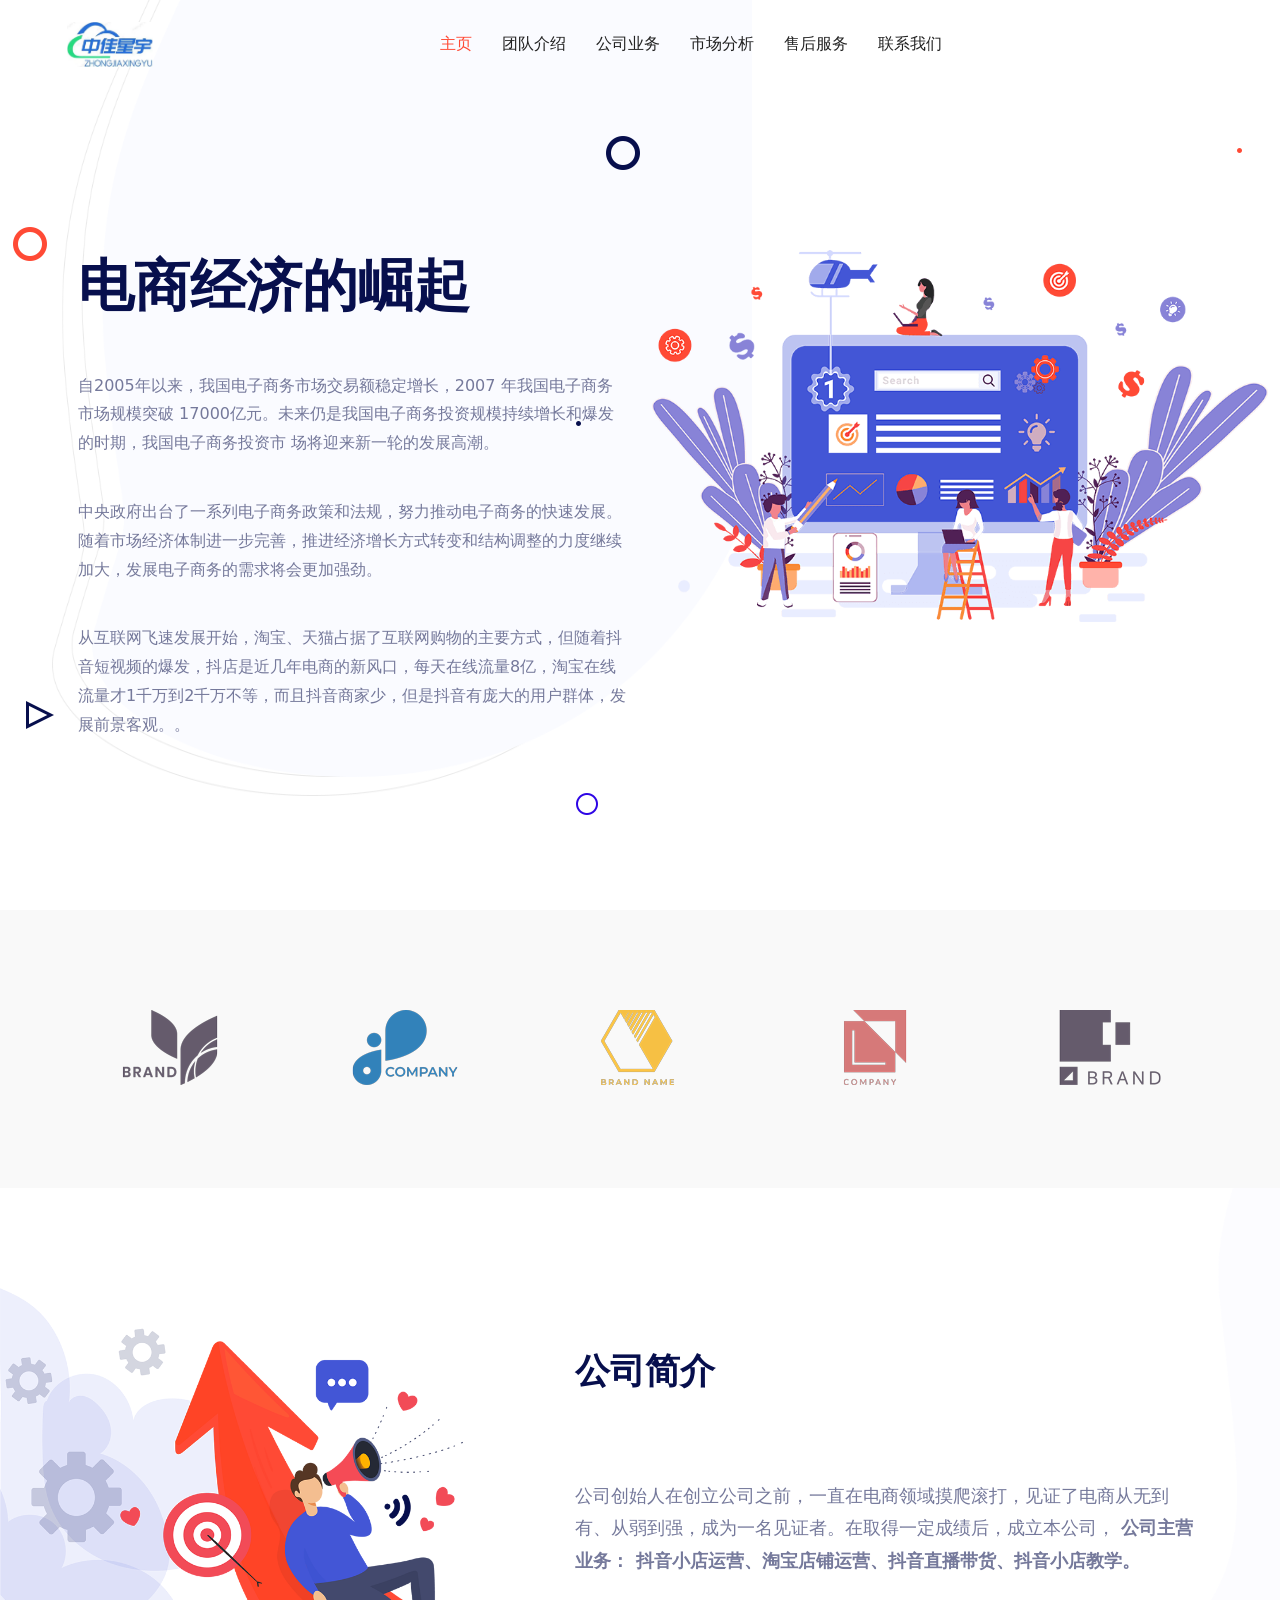
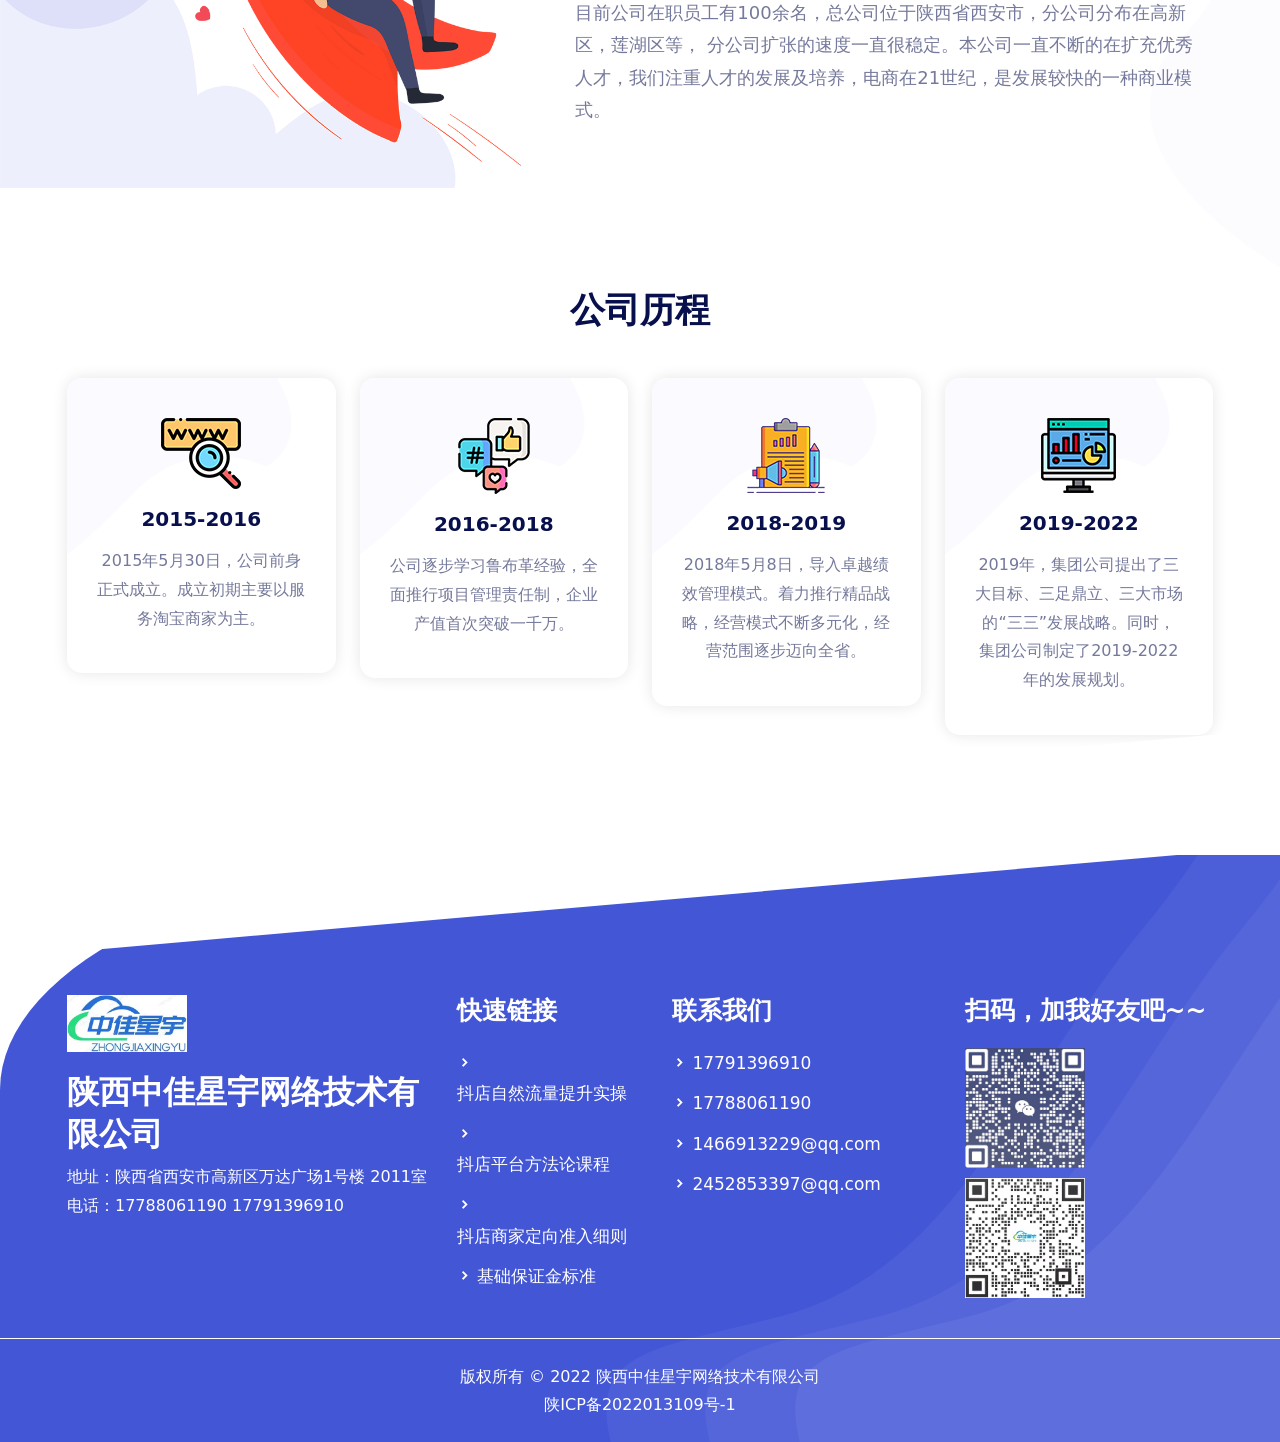
==== commit 0e0fc41b: "update" ====
--- a/index.html
+++ b/index.html
@@ -318,25 +318,32 @@
         </div>
         <div class="col-lg-2 col-md-6">
           <div class="footer-list">
-            <h3>友情连接</h3>
+            <h3>快速链接</h3>
             <ul>
               <li>
                 <i class='bx bxs-chevron-right'></i>
-                <a href="">xxxx</a>
-              </li>
-              <li>
-                <i class='bx bxs-chevron-right'></i>
-                <a href="services.html">xxxx</a>
-              </li>
-              <li>
-                <i class='bx bxs-chevron-right'></i>
-                <a href="about.html">xxxx</a>
-              </li>
-              <li>
-                <i class='bx bxs-chevron-right'></i>
-                <a href="testimonial.html">xxxx</a>
-              </li>
-
+                <a target="_blank" href="https://school.jinritemai.com/doudian/web/course-series/cHdXkCUPc5Gr?scene_source=kuaisumulu_web&strategy_source=KuaiSuMuLu%EF%BC%88PC%EF%BC%89_1652867181&btm_ppre=a4977.b31122.c0.d0&btm_pre=a4977.b4369.c0.d0&btm_show_id=e7c11757-f8ac-4c7b-8d72-0740f3a69018">
+                  抖店自然流量提升实操
+                </a>
+              </li>
+              <li>
+                <i class='bx bxs-chevron-right'></i>
+                <a target="_blank" href="https://school.jinritemai.com/magic/eco/runtime/release/6277ad4e58e11d051f61e6e8?appType=douyin&title_color=ffffff&nav_bar_color=000000&status_bar_color=000000&hide_more=0&nav_btn_type=2&scene_source=kuaisumulu_web&strategy_source=KuaiSuMuLu%EF%BC%88PC%EF%BC%89_1652867181&btm_ppre=a4977.b31122.c0.d0&btm_pre=a4977.b4369.c0.d0&btm_show_id=e7c11757-f8ac-4c7b-8d72-0740f3a69018">
+                  抖店平台方法论课程
+                </a>
+              </li>
+              <li>
+                <i class='bx bxs-chevron-right'></i>
+                <a target="_blank" href="https://school.jinritemai.com/doudian/web/article/aHb11WPHpsyG?btm_ppre=a4977.b4369.c0.d0&btm_pre=a4977.b31122.c0.d0&btm_show_id=ce37f7a8-9b80-4fb9-ac2c-02b3961df14e">
+                  抖店商家定向准入细则
+                </a>
+              </li>
+              <li>
+                <i class='bx bxs-chevron-right'></i>
+                <a target="_blank" href="https://school.jinritemai.com/doudian/web/article/101816?should_hide_bottom_nav=1&should_full_screen=1">
+                  基础保证金标准
+                </a>
+              </li>
             </ul>
           </div>
         </div>
@@ -354,11 +361,14 @@
               </li>
               <li>
                 <i class='bx bxs-chevron-right'></i>
-                <a href="email-protection.html#26434b474f4a6644494855470845494b"><span class="__cf_email__" data-cfemail="9df8f0fcf4f1ddfff2f3eefcb3fef2f0">[email&#160;protected]</span></a>
-              </li>
-              <li>
-                <i class='bx bxs-chevron-right'></i>
-                <a href="email-protection.html#721a171e1e1d32101d1c01135c111d1f"><span class="__cf_email__" data-cfemail="90f8f5fcfcffd0f2fffee3f1bef3fffd">[email&#160;protected]</span></a>
+<!--                <a href="email-protection.html#26434b474f4a6644494855470845494b"><span class="__cf_email__" data-cfemail="9df8f0fcf4f1ddfff2f3eefcb3fef2f0">[email&#160;protected]</span></a>-->
+                <a href="mailto:1466913229@qq.com"><span>1466913229@qq.com</span></a>
+
+              </li>
+              <li>
+                <i class='bx bxs-chevron-right'></i>
+<!--                <a href="email-protection.html#721a171e1e1d32101d1c01135c111d1f"><span class="__cf_email__" data-cfemail="90f8f5fcfcffd0f2fffee3f1bef3fffd">[email&#160;protected]</span></a>-->
+                <a href="mailto:2452853397@qq.com"><span>2452853397@qq.com</span></a>
               </li>
             </ul>
           </div>
@@ -385,7 +395,8 @@
       <div class="row align-items-center">
         <div class="col-lg-12">
           <div class="bottom-text text-center">
-            <p>Copyright &copy; 2022.Company name All rights reserved.<a target="_blank" href="https://sc.chinaz.com/moban/">&#x7F51;&#x9875;&#x6A21;&#x677F;</a></p>
+            <p>版权所有 &copy; 2022 陕西中佳星宇网络技术有限公司</p>
+            <p>陕ICP备2022013109号-1</p>
           </div>
         </div>
       </div>
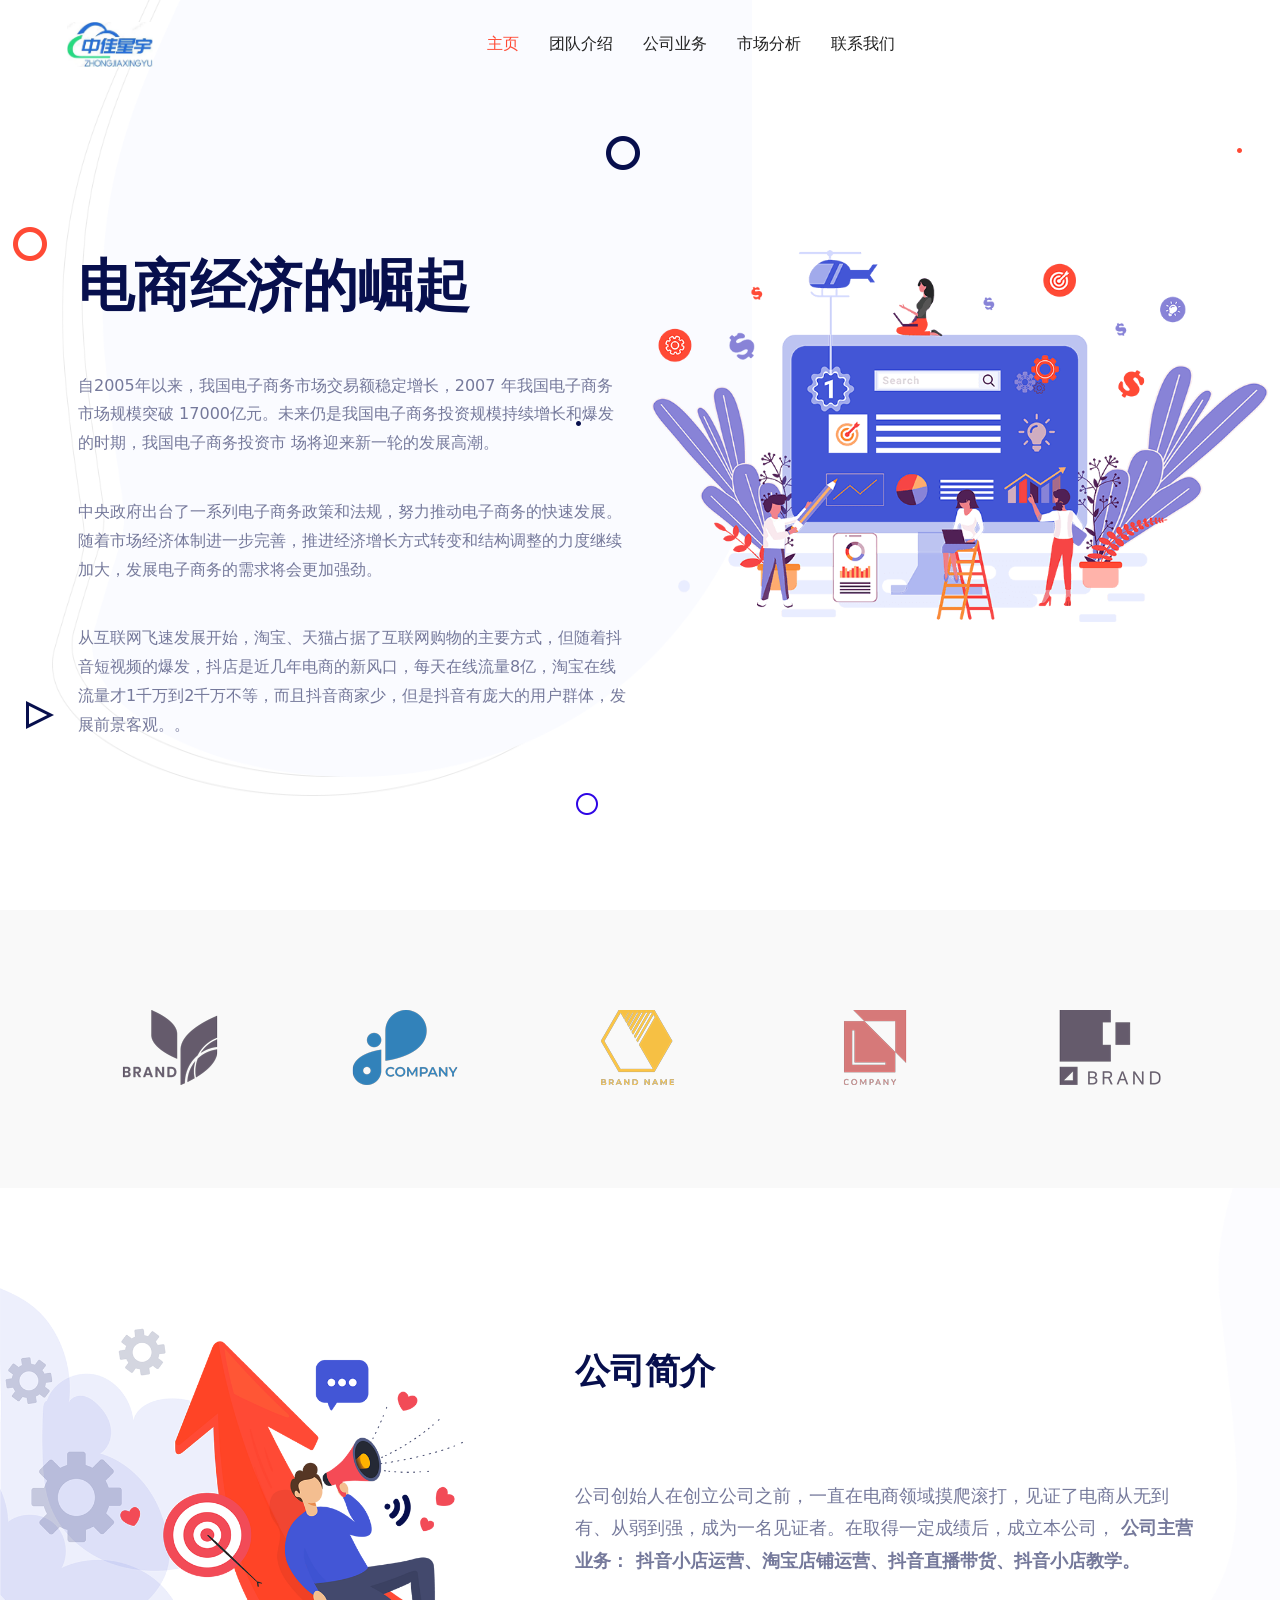
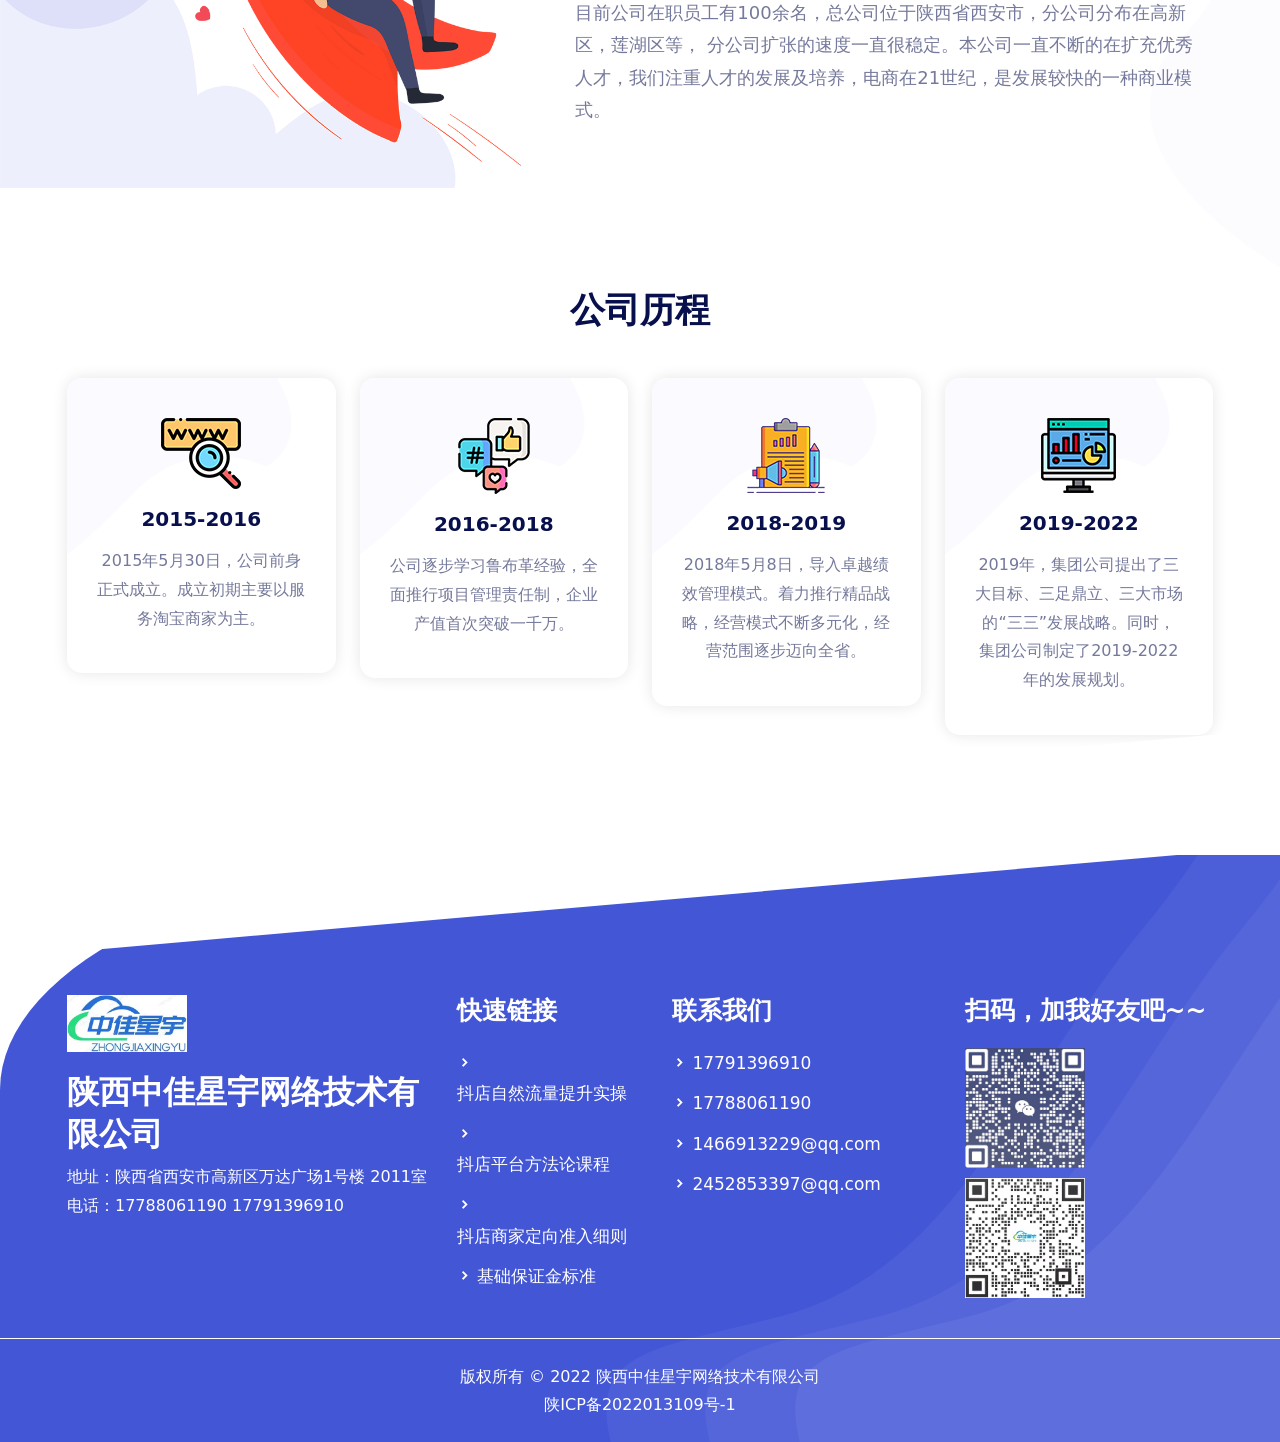
==== commit 7394c496: "update" ====
--- a/index.html
+++ b/index.html
@@ -1,5 +1,5 @@
 <!doctype html>
-<html lang="zxx">
+<html lang="zh-CN">
 <head>
 
   <meta charset="UTF-8">
@@ -24,7 +24,7 @@
 
   <link rel="stylesheet" href="static/css/responsive.css">
 
-  <title>陕西中佳星宇网络技术有限公司</title>
+  <title>陕西中佳星宇网络技术有限公司-首页</title>
 
 </head>
 <body>
@@ -73,11 +73,11 @@
                 市场分析
               </a>
             </li>
-            <li class="nav-item">
-              <a href="#" class="nav-link">
-                售后服务
-              </a>
-            </li>
+<!--            <li class="nav-item">-->
+<!--              <a href="#" class="nav-link">-->
+<!--                售后服务-->
+<!--              </a>-->
+<!--            </li>-->
             <li class="nav-item">
               <a href="contact.html" class="nav-link">
                 联系我们
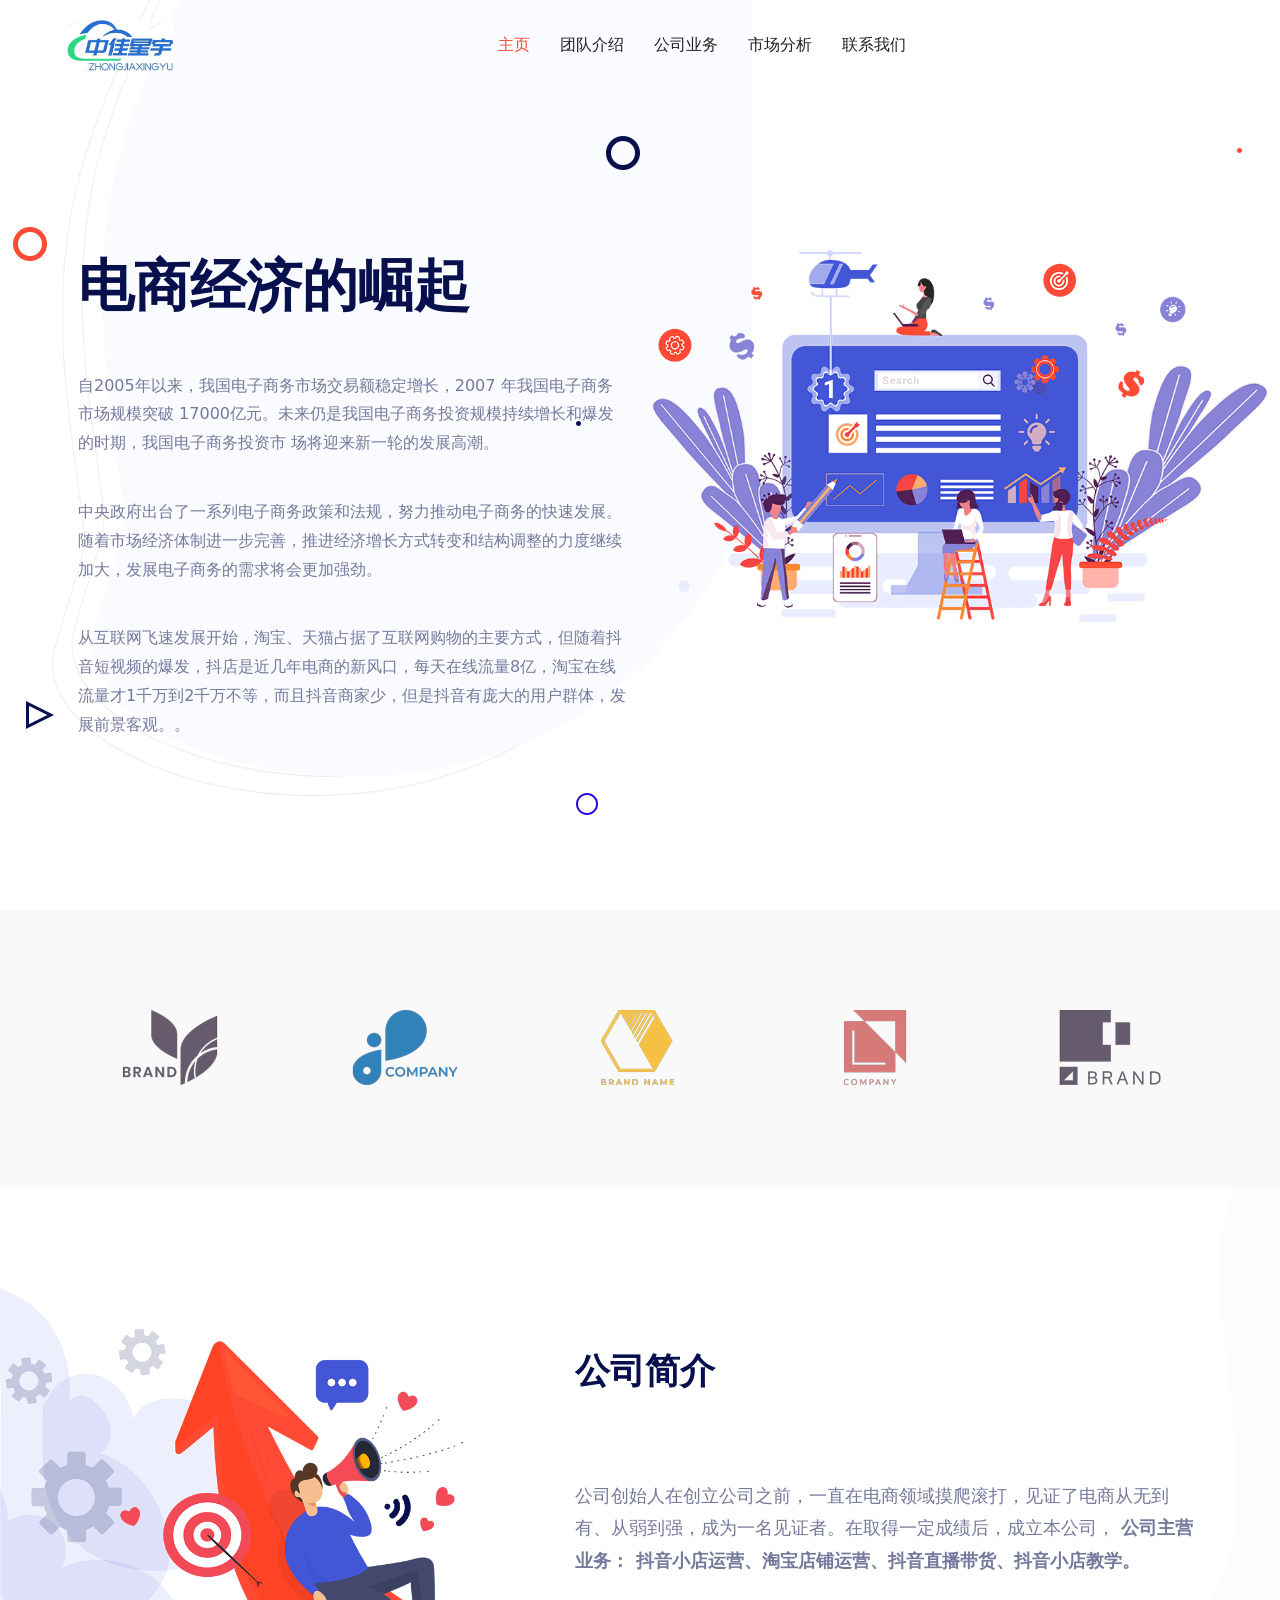
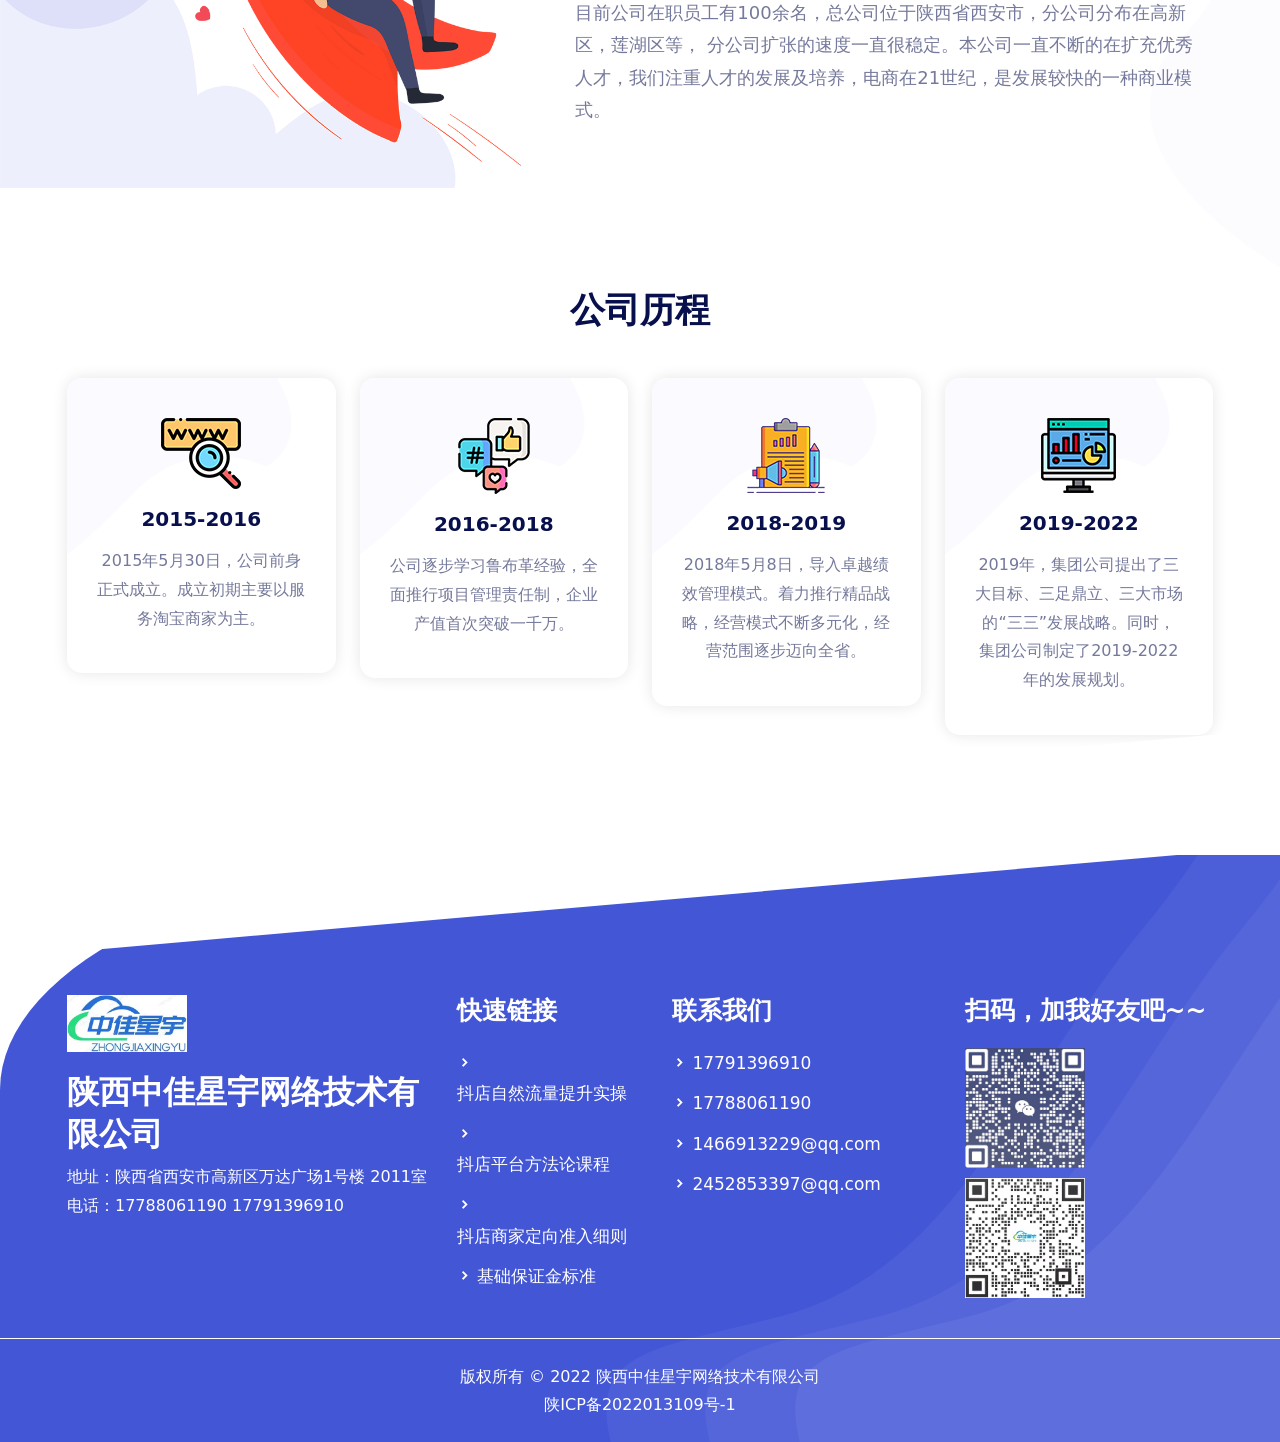
==== commit 0e8d9906: "update" ====
--- a/index.html
+++ b/index.html
@@ -4,7 +4,7 @@
 
   <meta charset="UTF-8">
   <meta name="viewport" content="width=device-width, initial-scale=1.0">
-
+  <meta name="baidu-site-verification" content="code-mY7Ig6XvkS" />
   <link rel="stylesheet" href="static/css/bootstrap.min.css">
 
   <link rel="stylesheet" href="static/css/owl.theme.default.min.css">
@@ -26,6 +26,8 @@
 
   <title>陕西中佳星宇网络技术有限公司-首页</title>
 
+  <meta name="keywords" content="陕西中佳星宇,西安中佳星宇,抖店运营,抖店学习,电商运营,中佳星宇,抖音学习,陕西中佳星宇网络技术有限公司,网店,网销,抖音电商" />
+  <meta name="description" value="陕西中佳星宇网络技术有限公司主营业务： 抖音小店运营、淘宝店铺运营、抖音直播带货、抖音小店教学等。">
 </head>
 <body>
 
@@ -38,7 +40,7 @@
 
   <div class="mobile-nav">
     <a href="" class="logo">
-      <img src="static/picture/logo.png" alt="Logo" style="height: 45px">
+      <img src="static/picture/logo.png" alt="Logo" style="width: 80px">
     </a>
   </div>
 
@@ -46,10 +48,10 @@
     <div class="container">
       <nav class="navbar navbar-expand-md navbar-light ">
         <a class="navbar-brand" href="index.html">
-          <img src="static/picture/logo.png" alt="Logo" style="height: 45px">
-        </a>
-        <a class="navbar-brand-sticky" href="">
-          <img src="static/picture/logo.png" alt="Logo" style="height: 45px">
+          <img src="static/picture/logo.png" alt="Logo" style="width: 120px">
+        </a>
+        <a class="navbar-brand-sticky" href="index.html">
+          <img src="static/picture/logo.png" alt="Logo" style="width: 120px">
         </a>
         <div class="collapse navbar-collapse mean-menu" id="navbarSupportedContent">
           <ul class="navbar-nav m-auto">
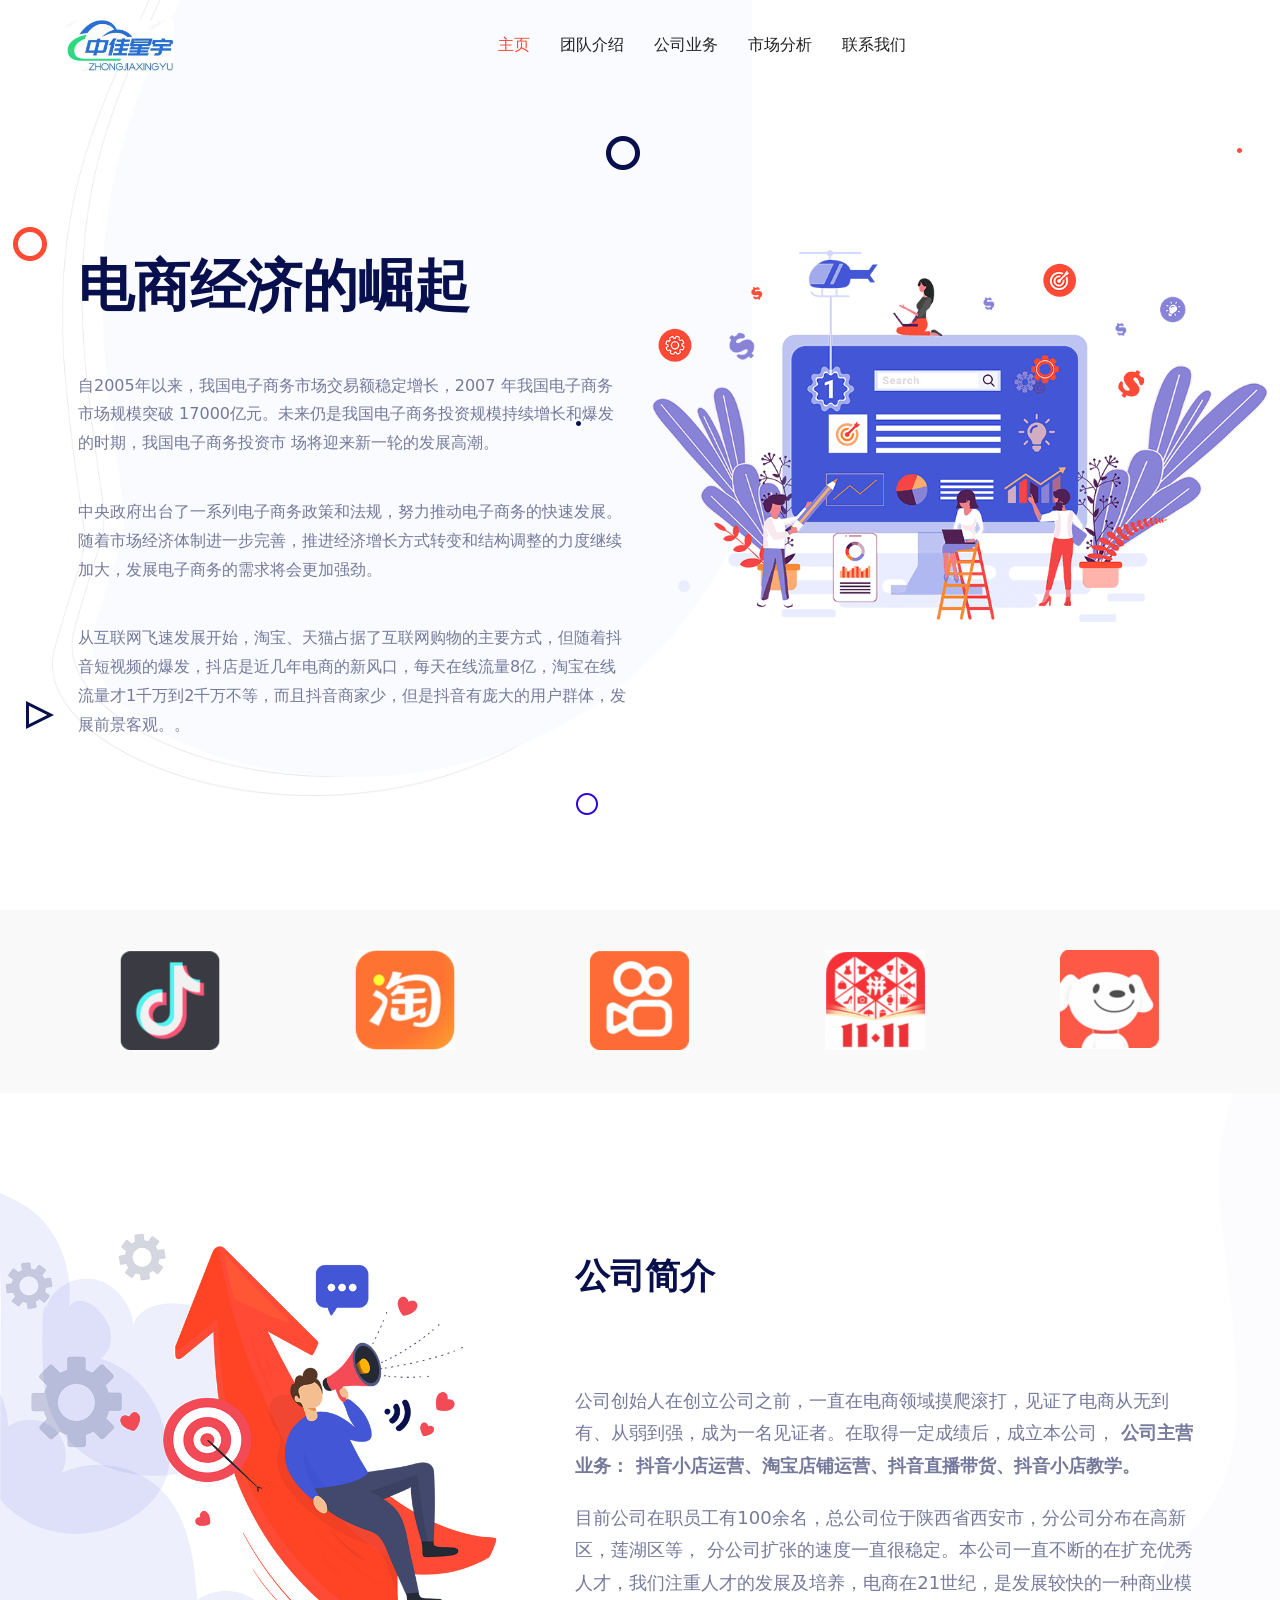
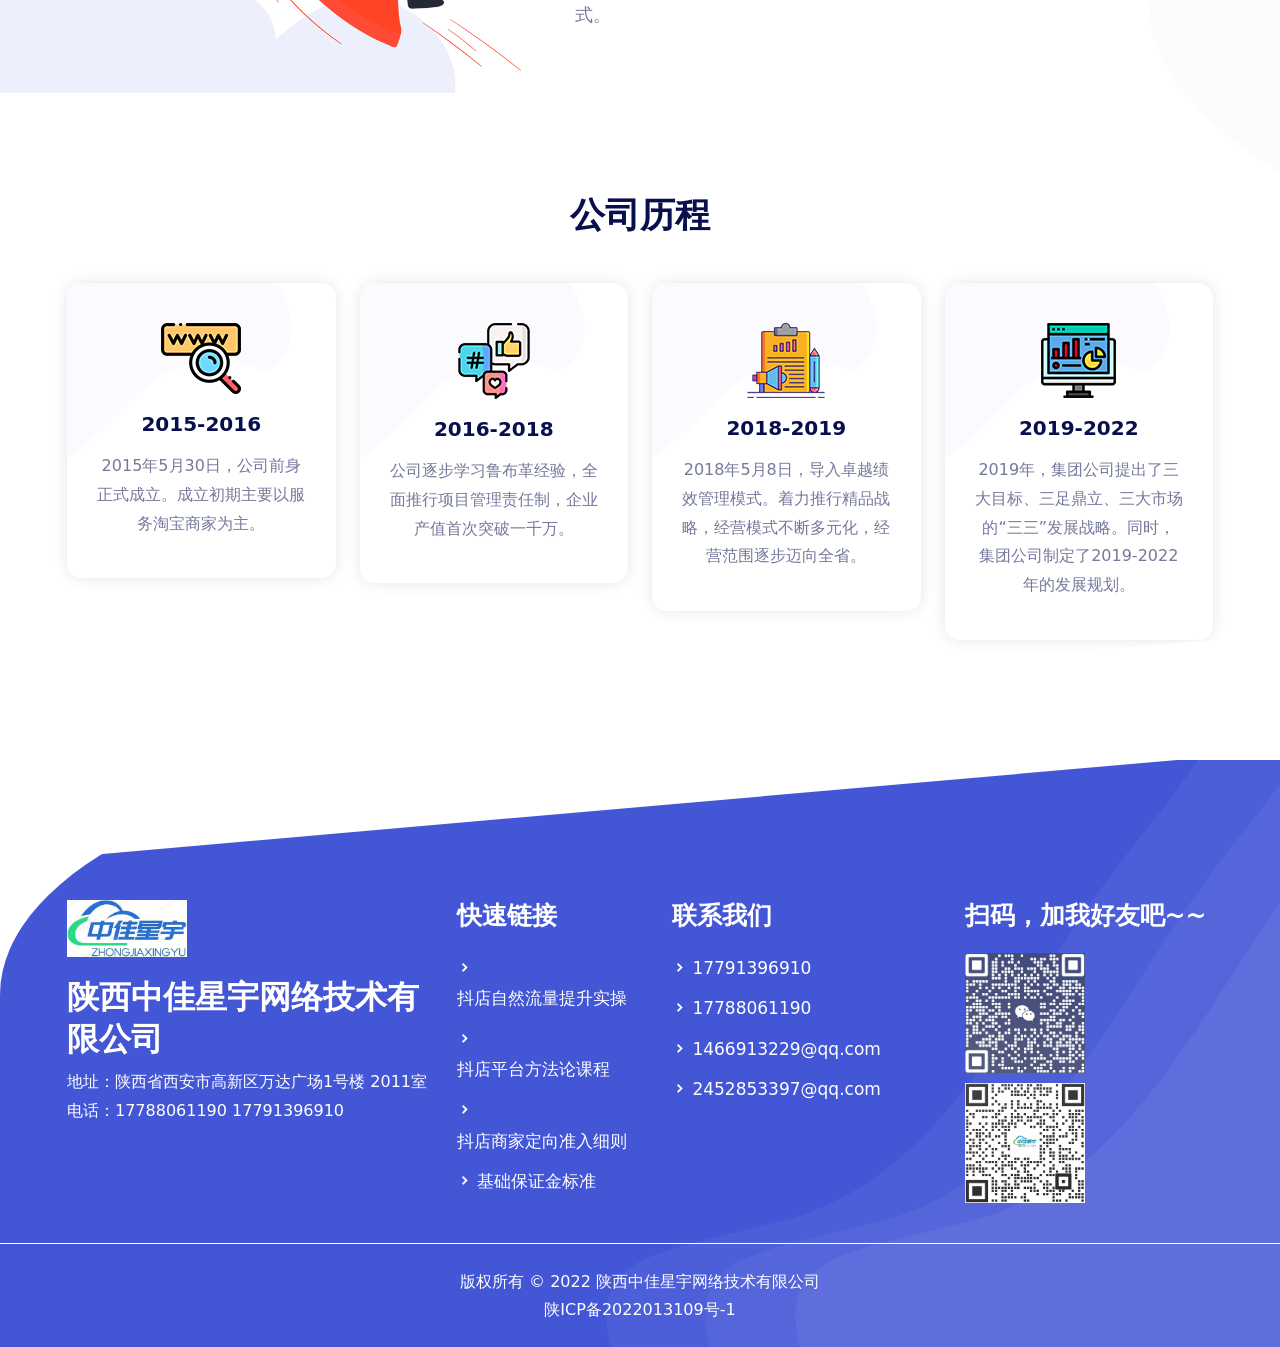
==== commit dadd06d4: "update" ====
--- a/index.html
+++ b/index.html
@@ -75,20 +75,12 @@
                 市场分析
               </a>
             </li>
-<!--            <li class="nav-item">-->
-<!--              <a href="#" class="nav-link">-->
-<!--                售后服务-->
-<!--              </a>-->
-<!--            </li>-->
             <li class="nav-item">
               <a href="contact.html" class="nav-link">
                 联系我们
               </a>
             </li>
           </ul>
-<!--          <div class="menu-btn">-->
-<!--            <a href="#" class="seo-btn">SEO Score</a>-->
-<!--          </div>-->
         </div>
       </nav>
     </div>
@@ -101,7 +93,6 @@
     <div class="row">
       <div class="col-lg-6">
         <div class="banner-text">
-<!--          <span>Search Engine Optimization</span>-->
           <h1>电商经济的崛起</h1>
           <br>
 
@@ -114,10 +105,6 @@
           <p>
             从互联网飞速发展开始，淘宝、天猫占据了互联网购物的主要方式，但随着抖音短视频的爆发，抖店是近几年电商的新风口，每天在线流量8亿，淘宝在线流量才1千万到2千万不等，而且抖音商家少，但是抖音有庞大的用户群体，发展前景客观。。
           </p>
-<!--          <div class="banner-btn">-->
-<!--            <a href="contact.html" class="default-btn">Contact Us</a>-->
-<!--            <a href="#" class="default-btn active">Know More</a>-->
-<!--          </div>-->
         </div>
       </div>
       <div class="col-lg-6">
@@ -156,32 +143,32 @@
 </div>
 
 
-<div class="brand-area brand-bg ptb-100">
+<div class="brand-area brand-bg ptb-100" style="padding-top: 40px; padding-bottom: 40px">
   <div class="container">
     <div class="brand-slider owl-carousel owl-theme">
       <div class="brand-item">
         <a href="#">
-          <img src="static/picture/11.png" alt="Brand Images">
+          <img src="static/picture/dy.png" alt="Brand Images" style="width: 100px">
         </a>
       </div>
       <div class="brand-item">
         <a href="#">
-          <img src="static/picture/21.png" alt="Brand Images">
+          <img src="static/picture/tb.png" alt="Brand Images" style="width: 100px">
         </a>
       </div>
       <div class="brand-item">
         <a href="#">
-          <img src="static/picture/31.png" alt="Brand Images">
+          <img src="static/picture/ks.png" alt="Brand Images" style="width: 100px">
         </a>
       </div>
       <div class="brand-item">
         <a href="#">
-          <img src="static/picture/41.png" alt="Brand Images">
+          <img src="static/picture/pdd.png" alt="Brand Images" style="width: 100px">
         </a>
       </div>
       <div class="brand-item">
         <a href="#">
-          <img src="static/picture/51.png" alt="Brand Images">
+          <img src="static/picture/jd.png" alt="Brand Images" style="width: 100px">
         </a>
       </div>
     </div>
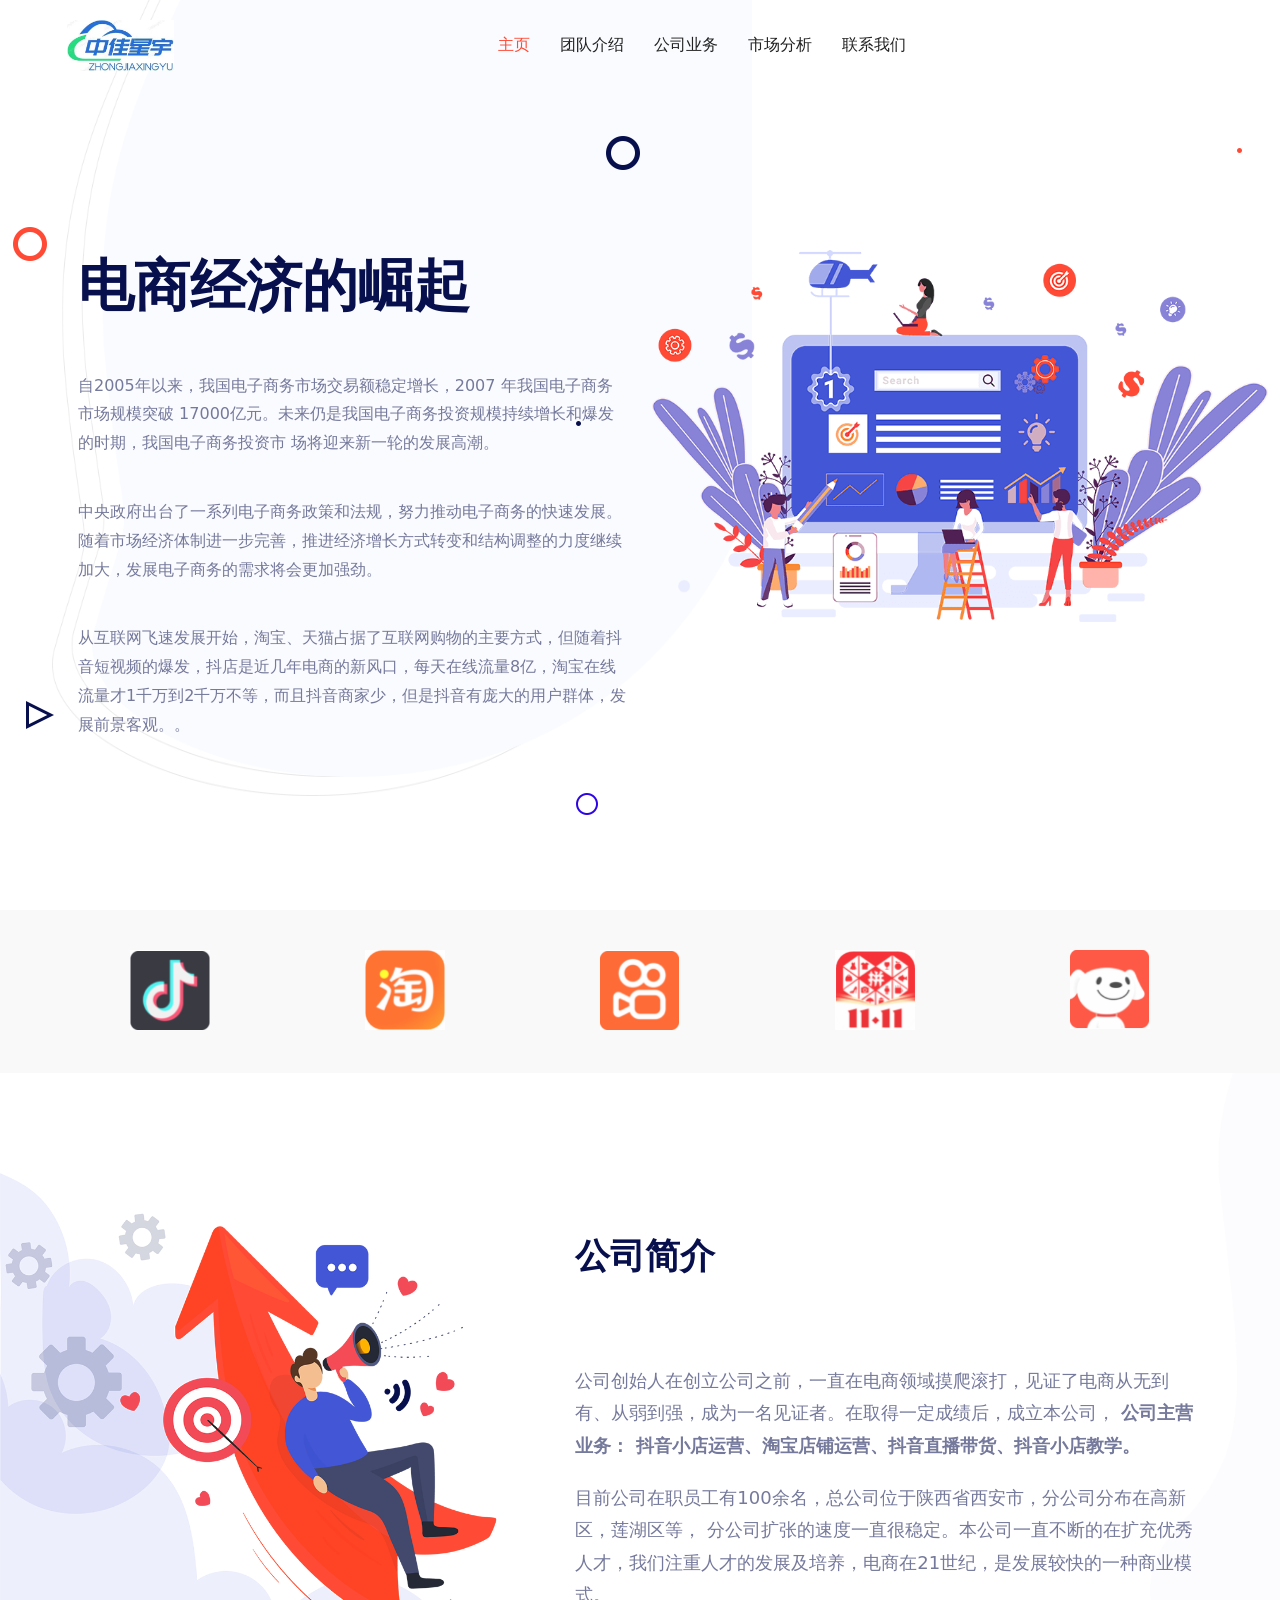
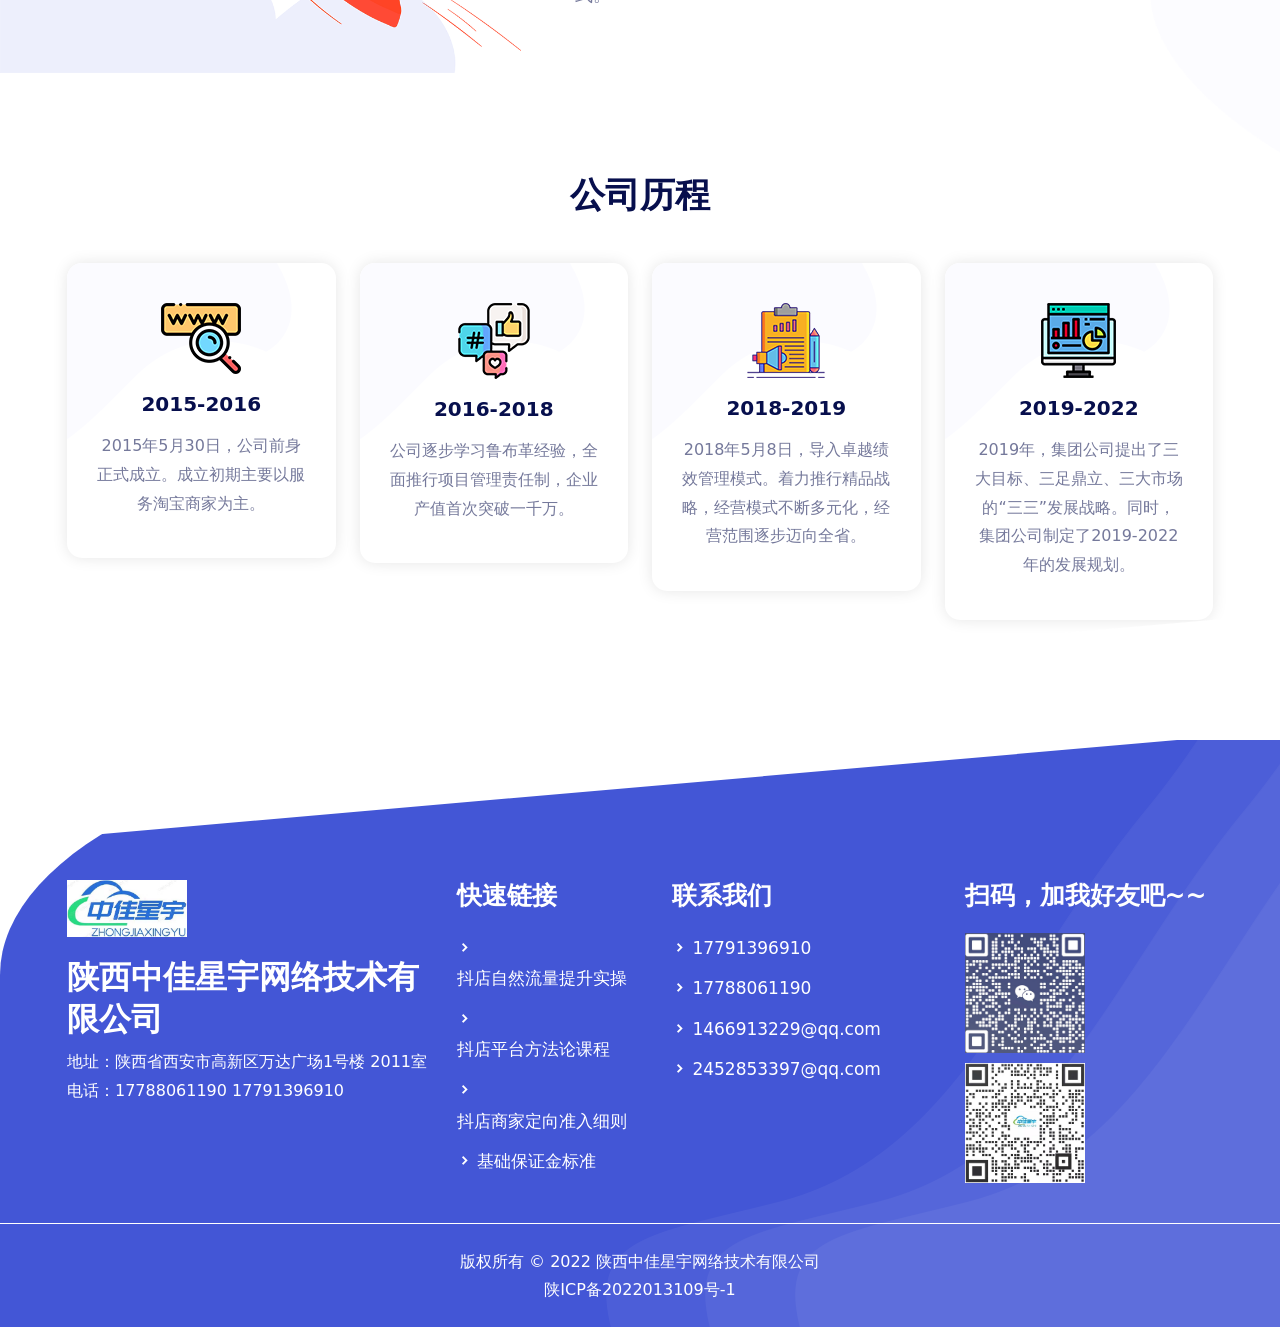
==== commit 26b7989d: "update" ====
--- a/index.html
+++ b/index.html
@@ -148,27 +148,27 @@
     <div class="brand-slider owl-carousel owl-theme">
       <div class="brand-item">
         <a href="#">
-          <img src="static/picture/dy.png" alt="Brand Images" style="width: 100px">
+          <img src="static/picture/dy.png" alt="Brand Images" style="width: 80px">
         </a>
       </div>
       <div class="brand-item">
         <a href="#">
-          <img src="static/picture/tb.png" alt="Brand Images" style="width: 100px">
+          <img src="static/picture/tb.png" alt="Brand Images" style="width: 80px">
         </a>
       </div>
       <div class="brand-item">
         <a href="#">
-          <img src="static/picture/ks.png" alt="Brand Images" style="width: 100px">
+          <img src="static/picture/ks.png" alt="Brand Images" style="width: 80px">
         </a>
       </div>
       <div class="brand-item">
         <a href="#">
-          <img src="static/picture/pdd.png" alt="Brand Images" style="width: 100px">
+          <img src="static/picture/pdd.png" alt="Brand Images" style="width: 80px">
         </a>
       </div>
       <div class="brand-item">
         <a href="#">
-          <img src="static/picture/jd.png" alt="Brand Images" style="width: 100px">
+          <img src="static/picture/jd.png" alt="Brand Images" style="width: 80px">
         </a>
       </div>
     </div>
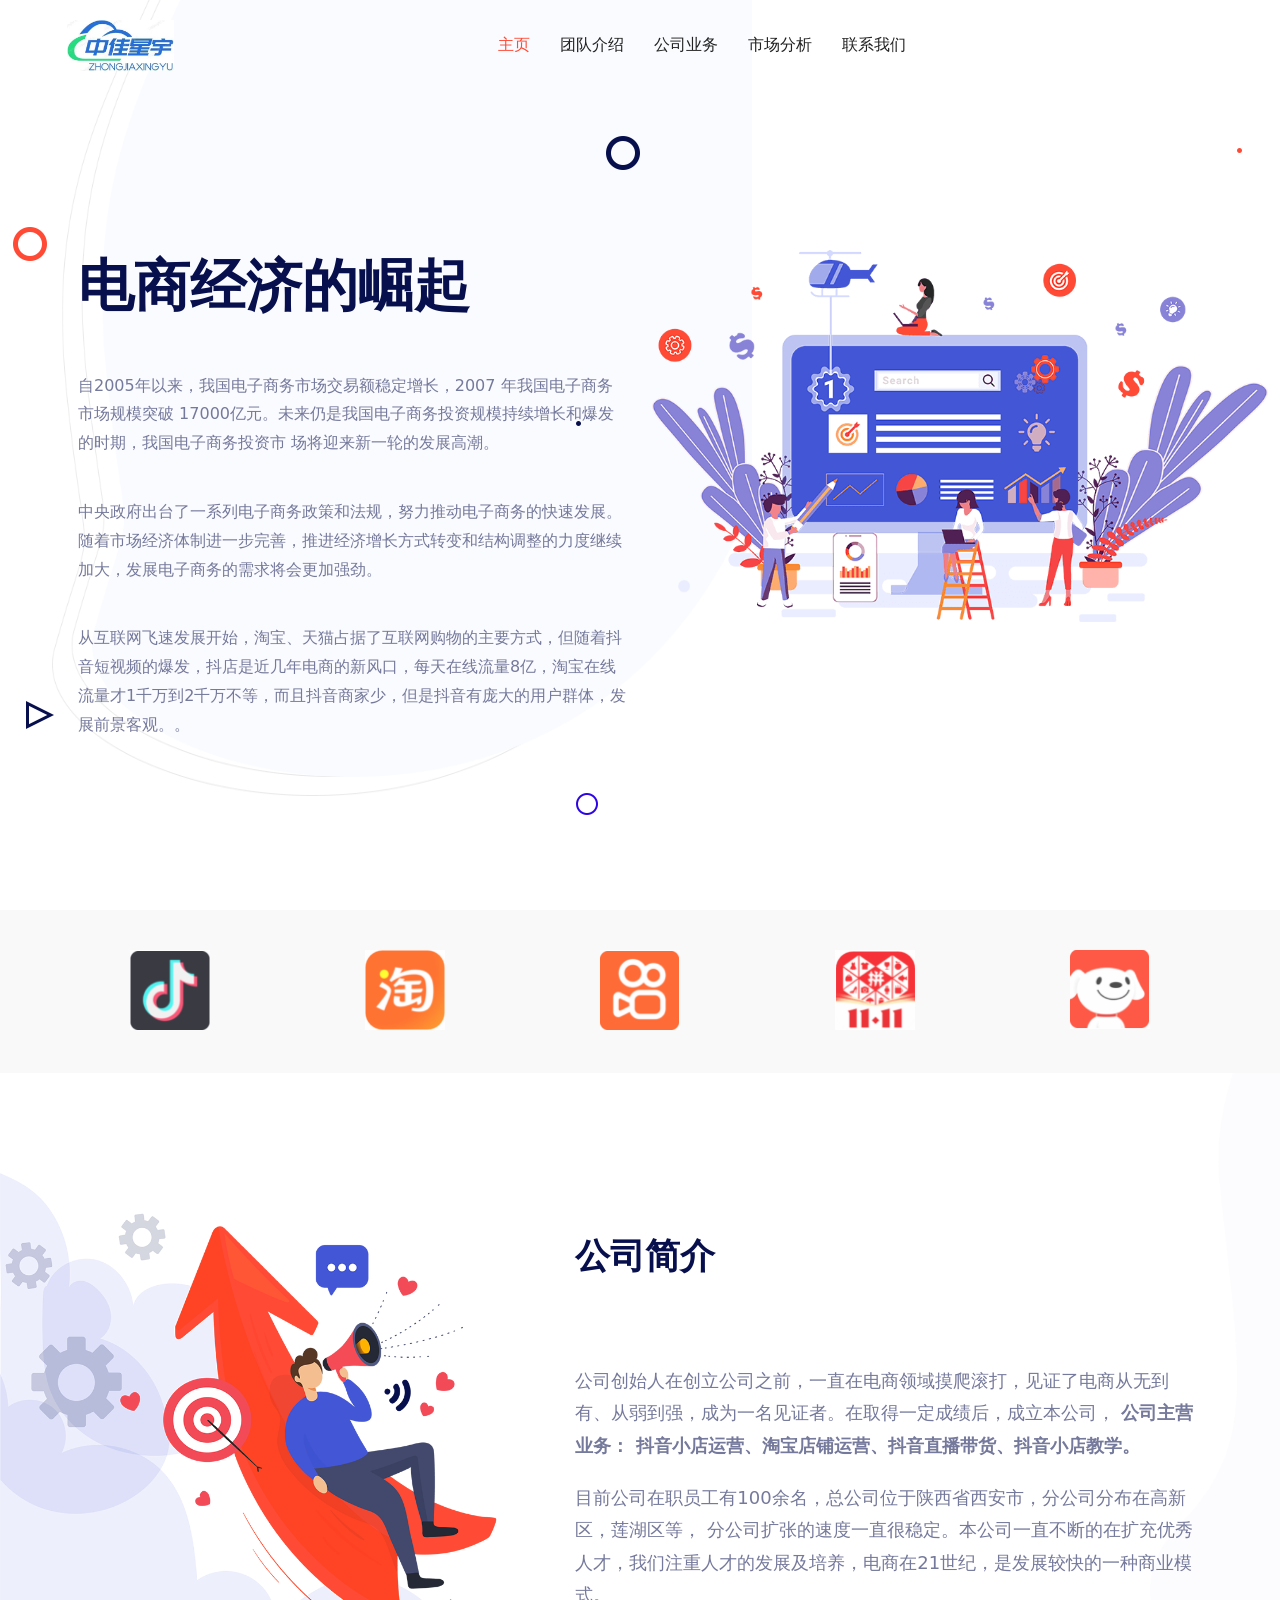
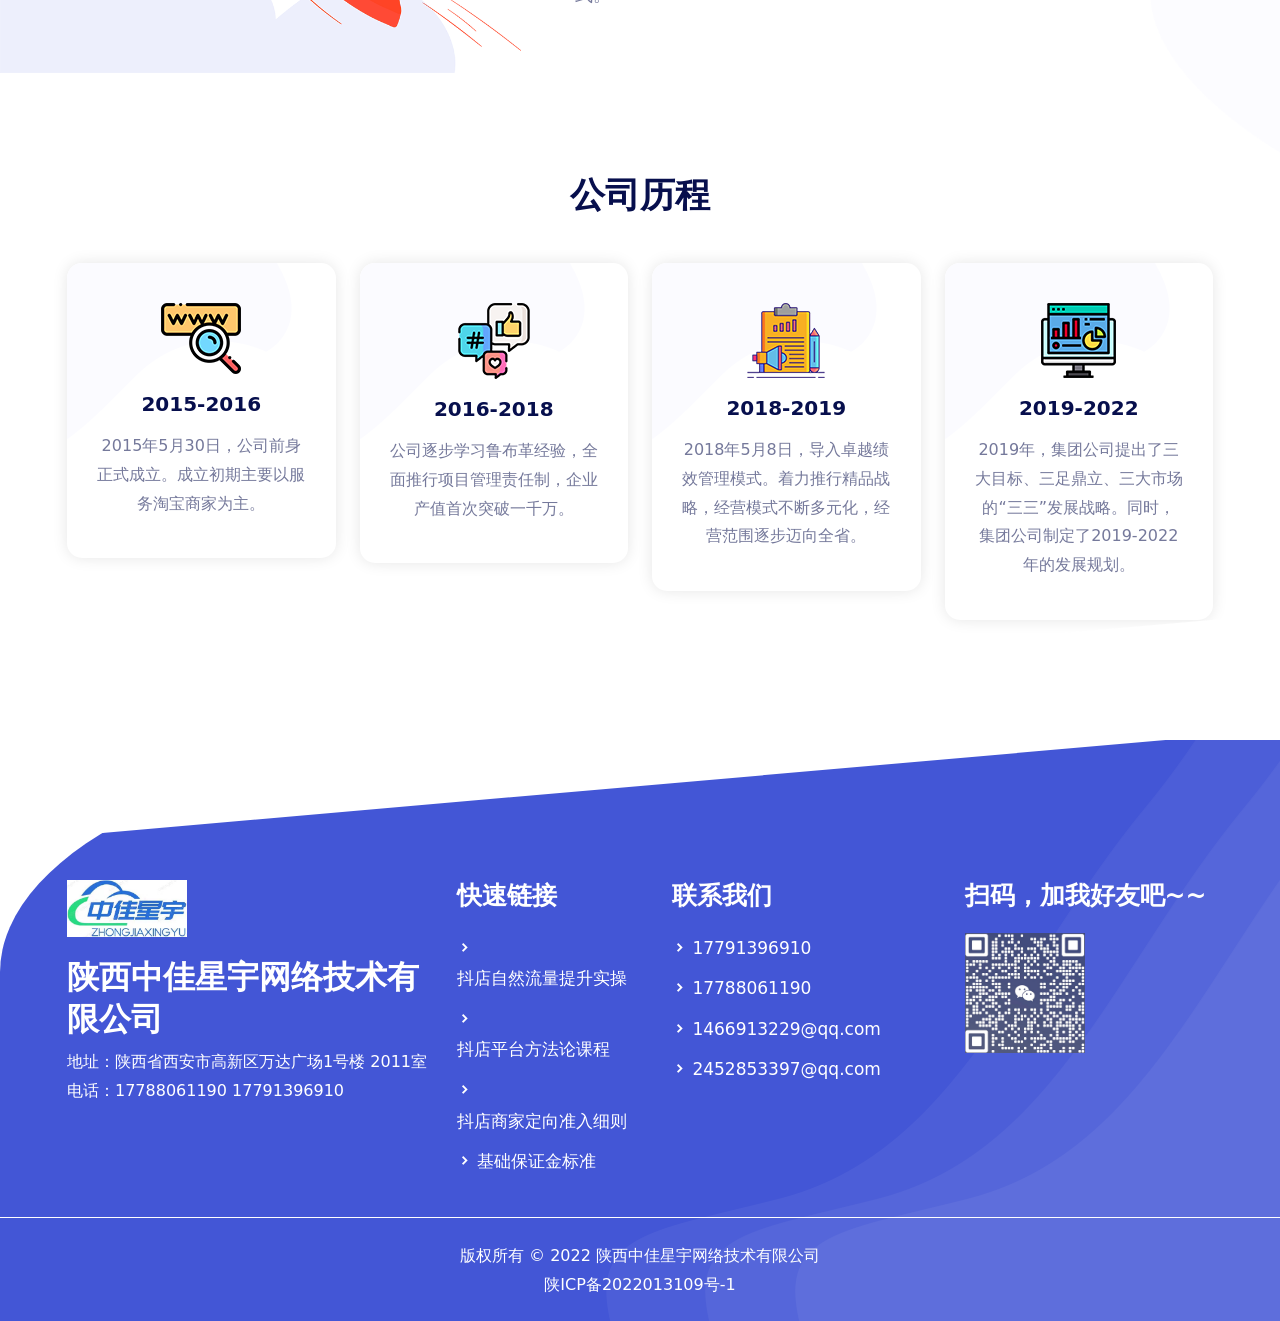
==== commit f8dda149: "delete qr2.png" ====
--- a/index.html
+++ b/index.html
@@ -371,9 +371,9 @@
               <img src="static/picture/qr_code1.png" alt="" width="120px">
             </div>
 
-            <div style="display: inline-block;">
+            <!-- <div style="display: inline-block;">
               <img src="static/picture/qr_code2.png" alt="" width="120px">
-            </div>
+            </div> -->
           </div>
         </div>
       </div>
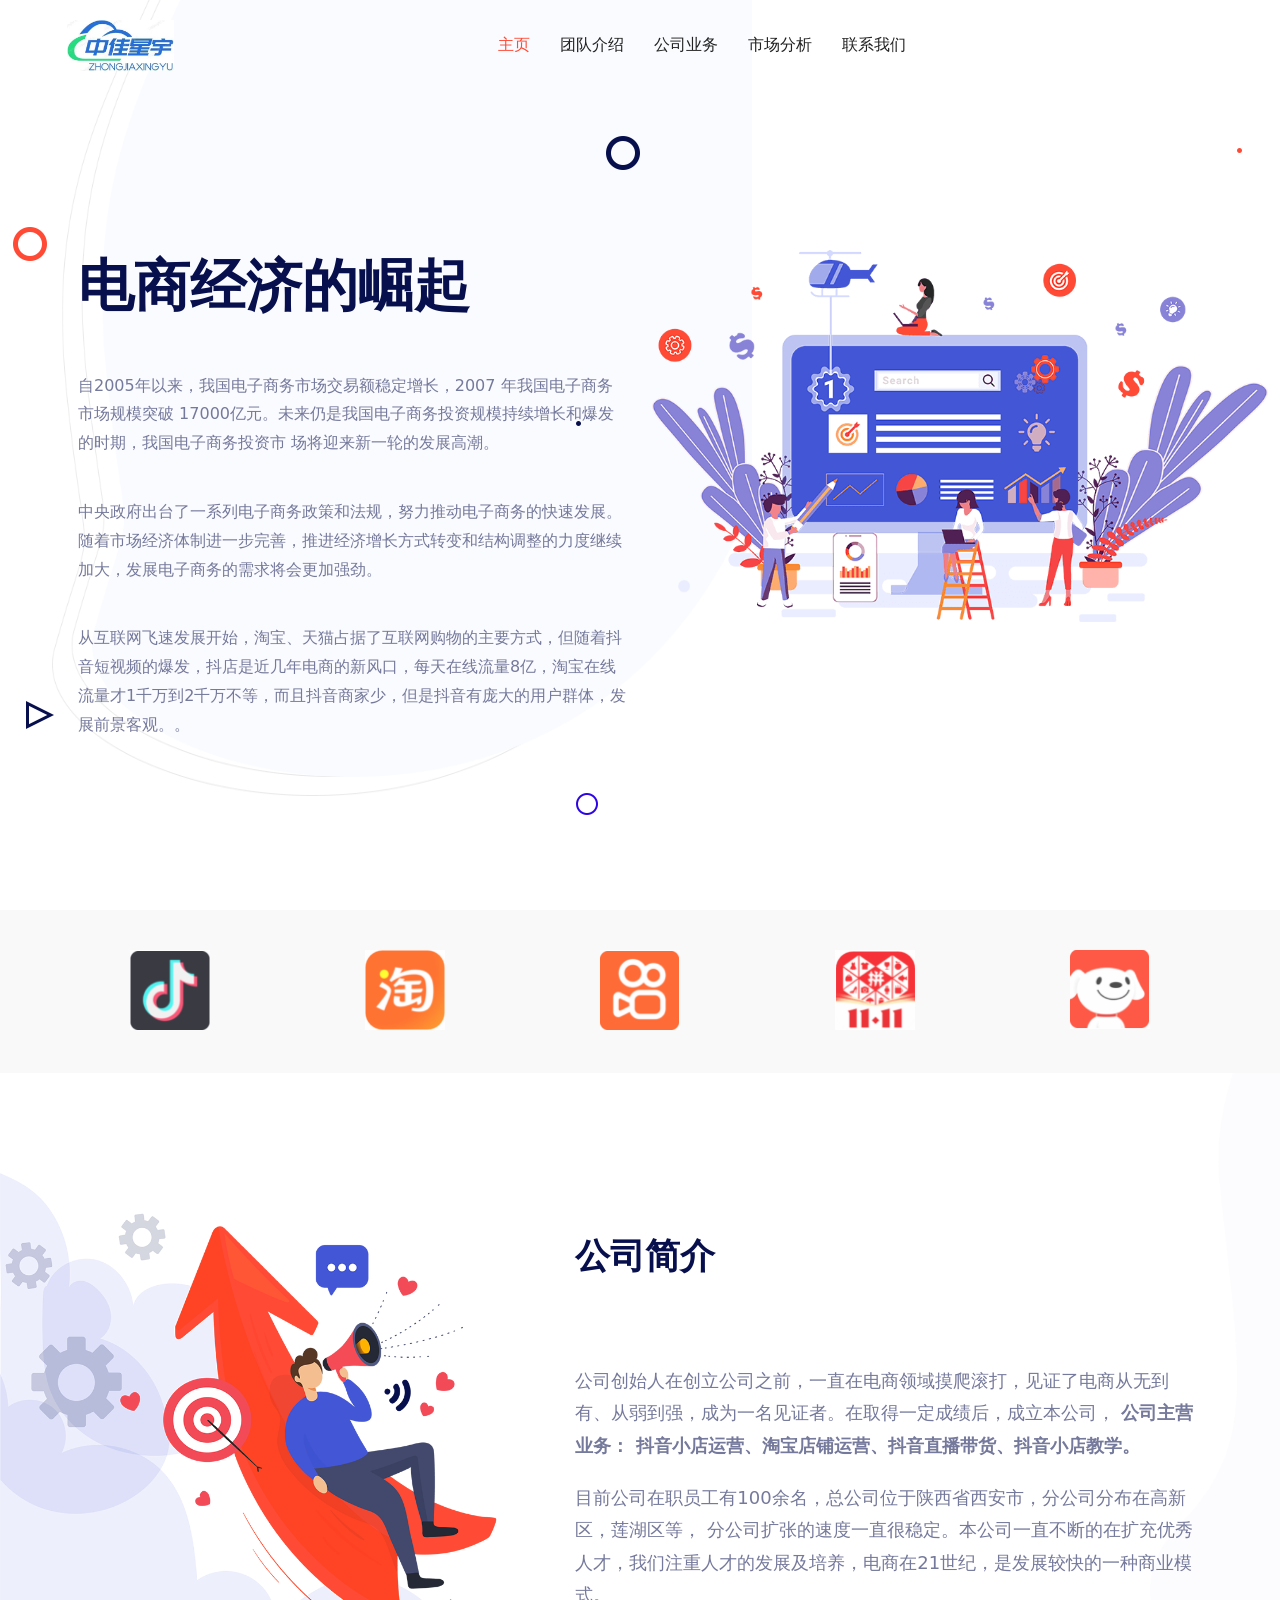
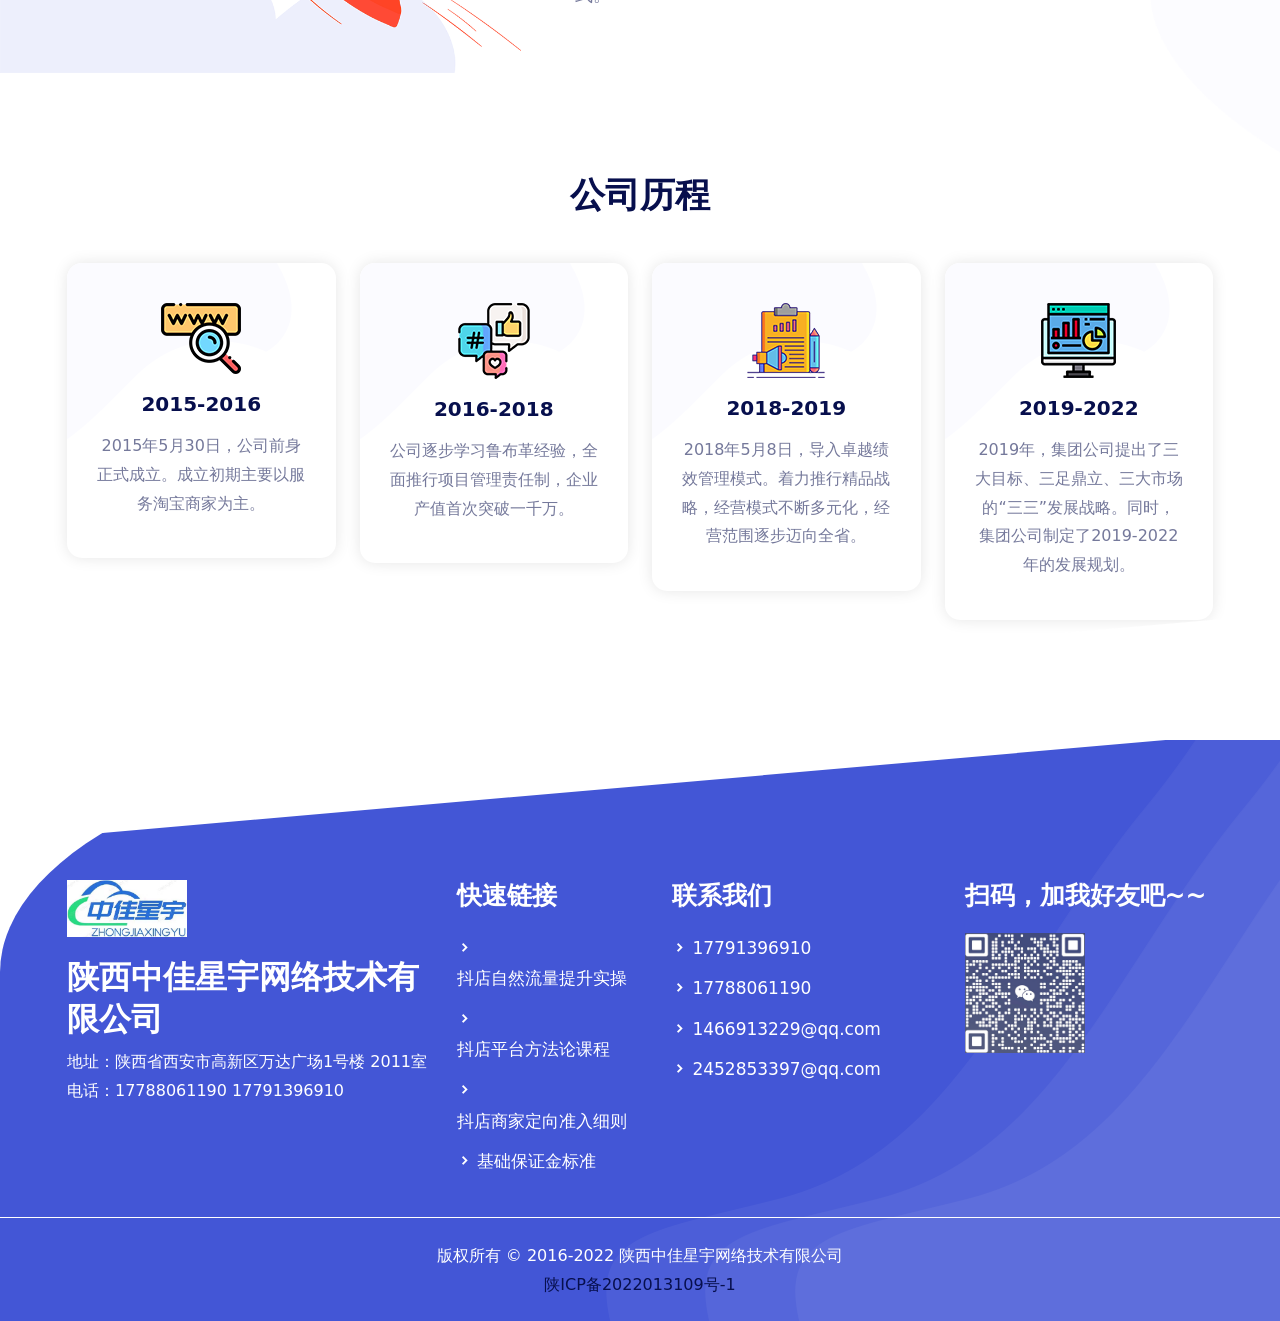
==== commit ef4c6925: "'beian-update'" ====
--- a/index.html
+++ b/index.html
@@ -384,8 +384,8 @@
       <div class="row align-items-center">
         <div class="col-lg-12">
           <div class="bottom-text text-center">
-            <p>版权所有 &copy; 2022 陕西中佳星宇网络技术有限公司</p>
-            <p>陕ICP备2022013109号-1</p>
+            <p>版权所有 &copy; 2016-2022 陕西中佳星宇网络技术有限公司</p>
+            <p><a href="https://beian.miit.gov.cn/" target="_blank">陕ICP备2022013109号-1</a></p>
           </div>
         </div>
       </div>
